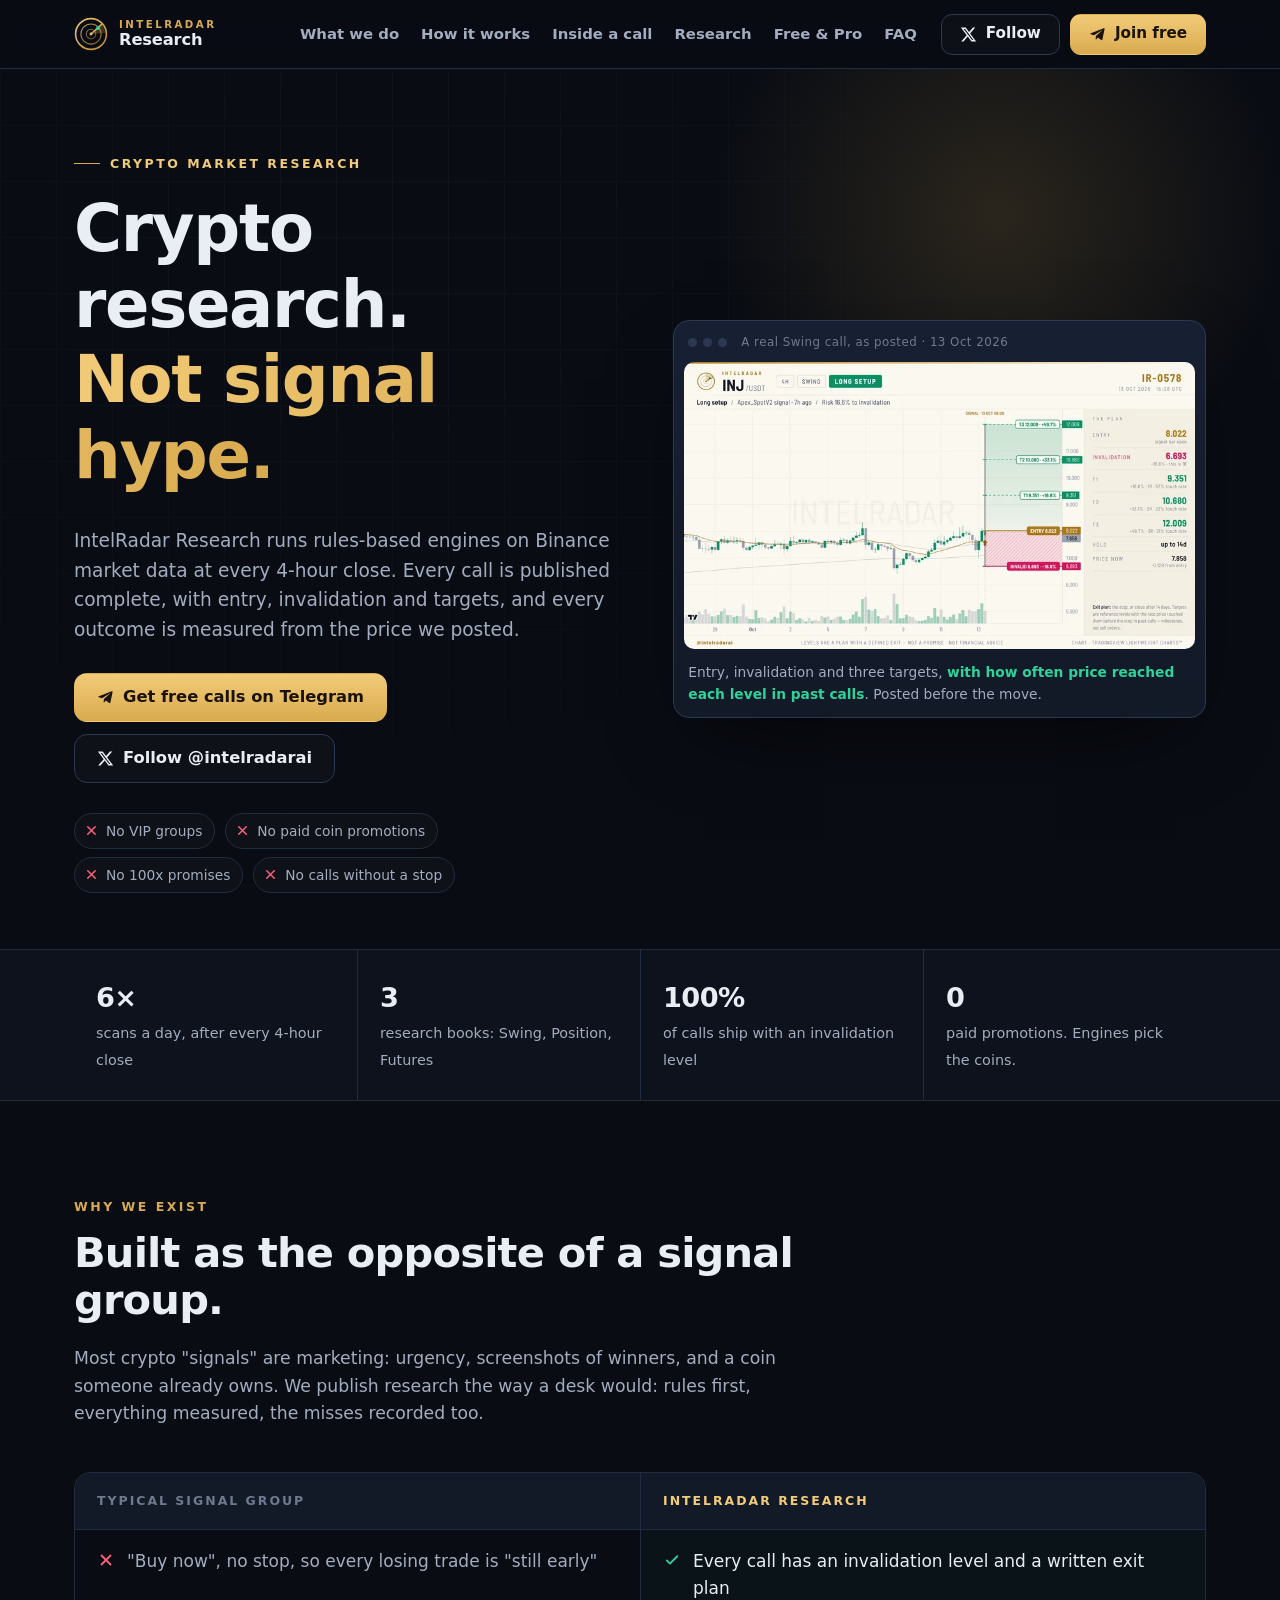
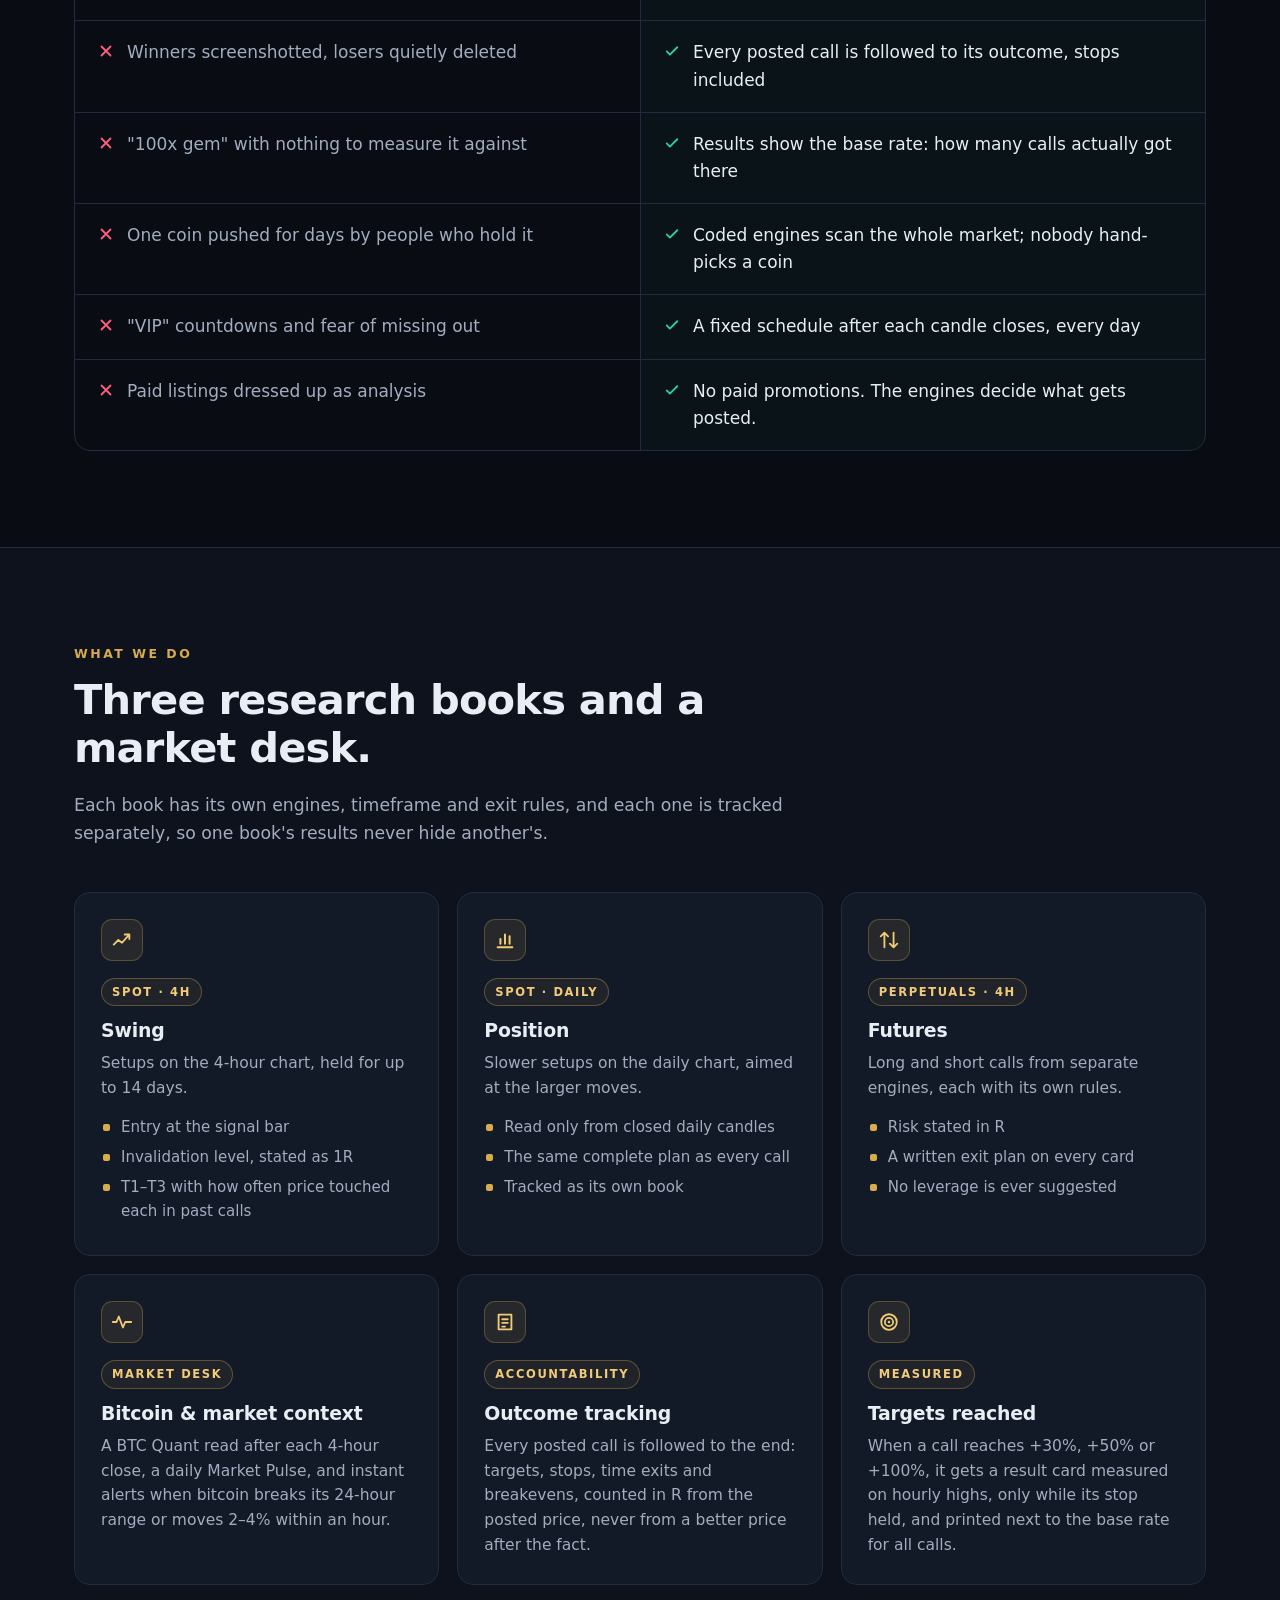
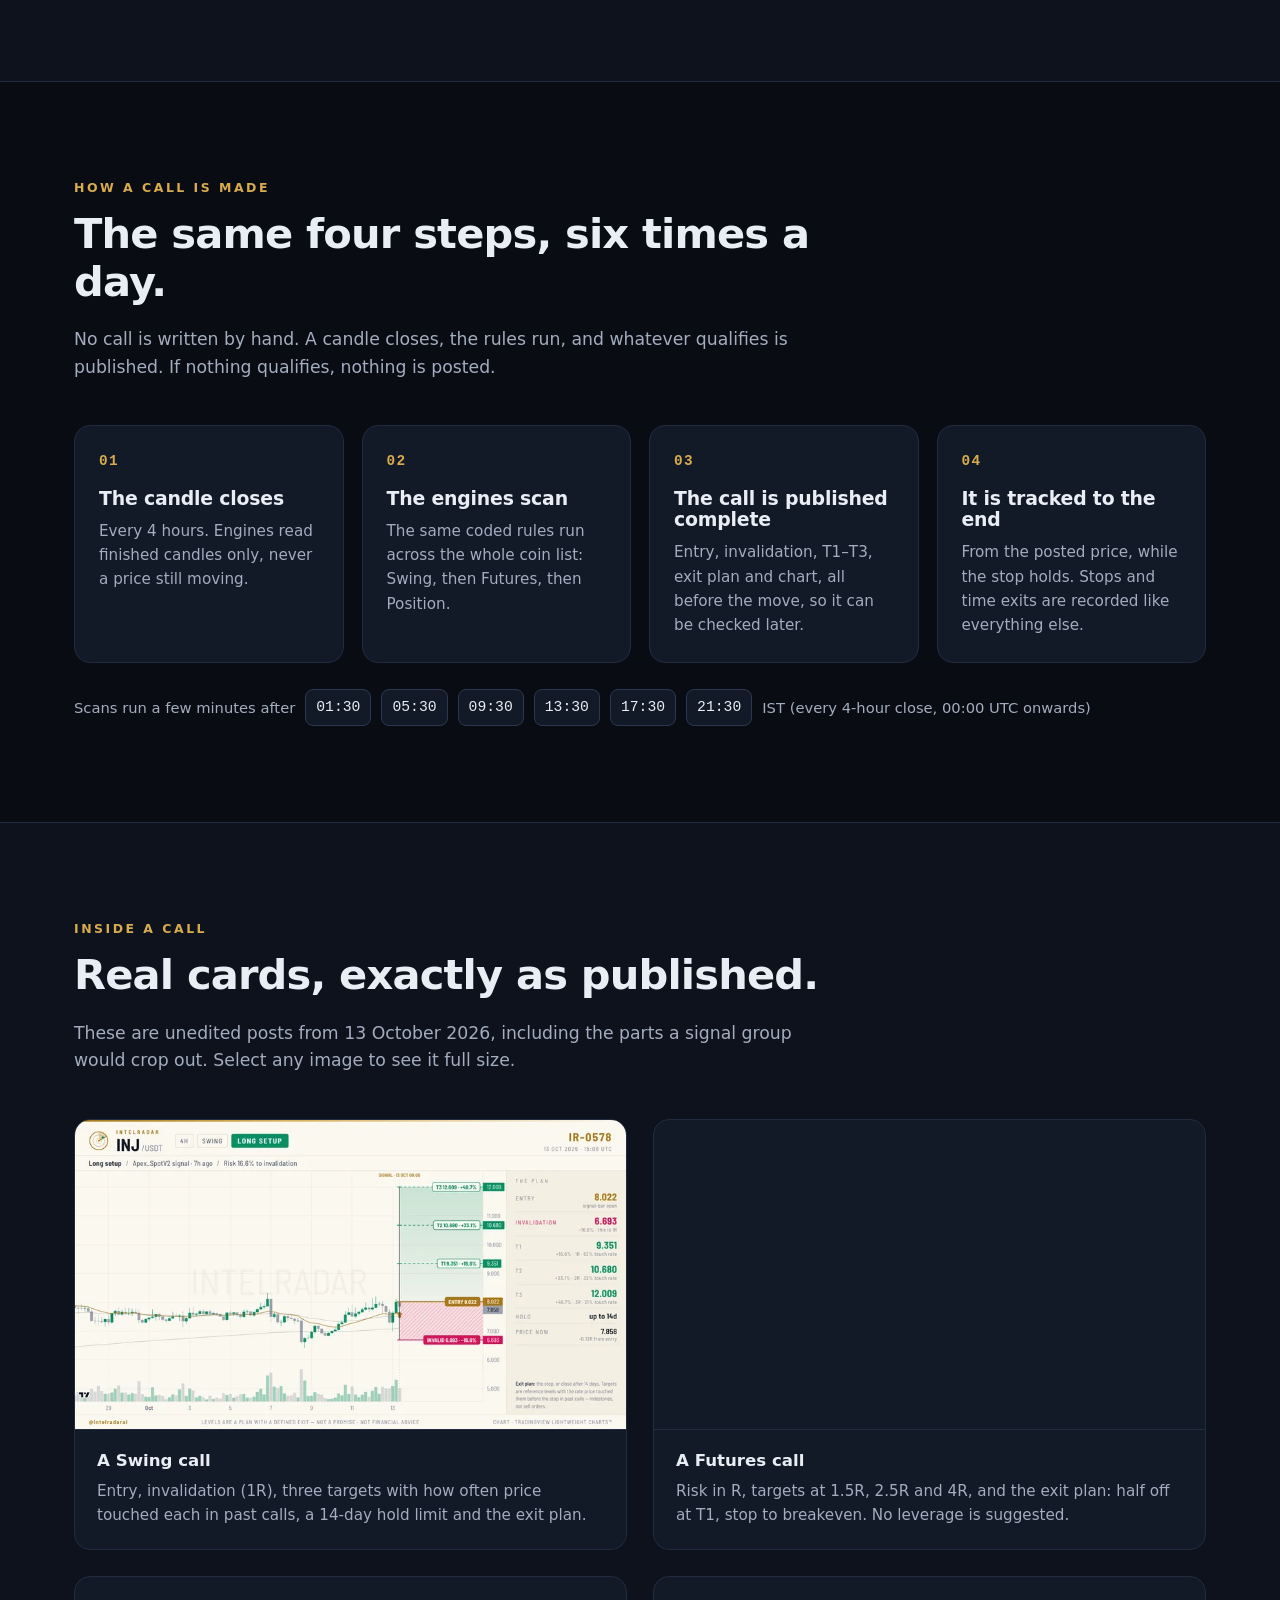
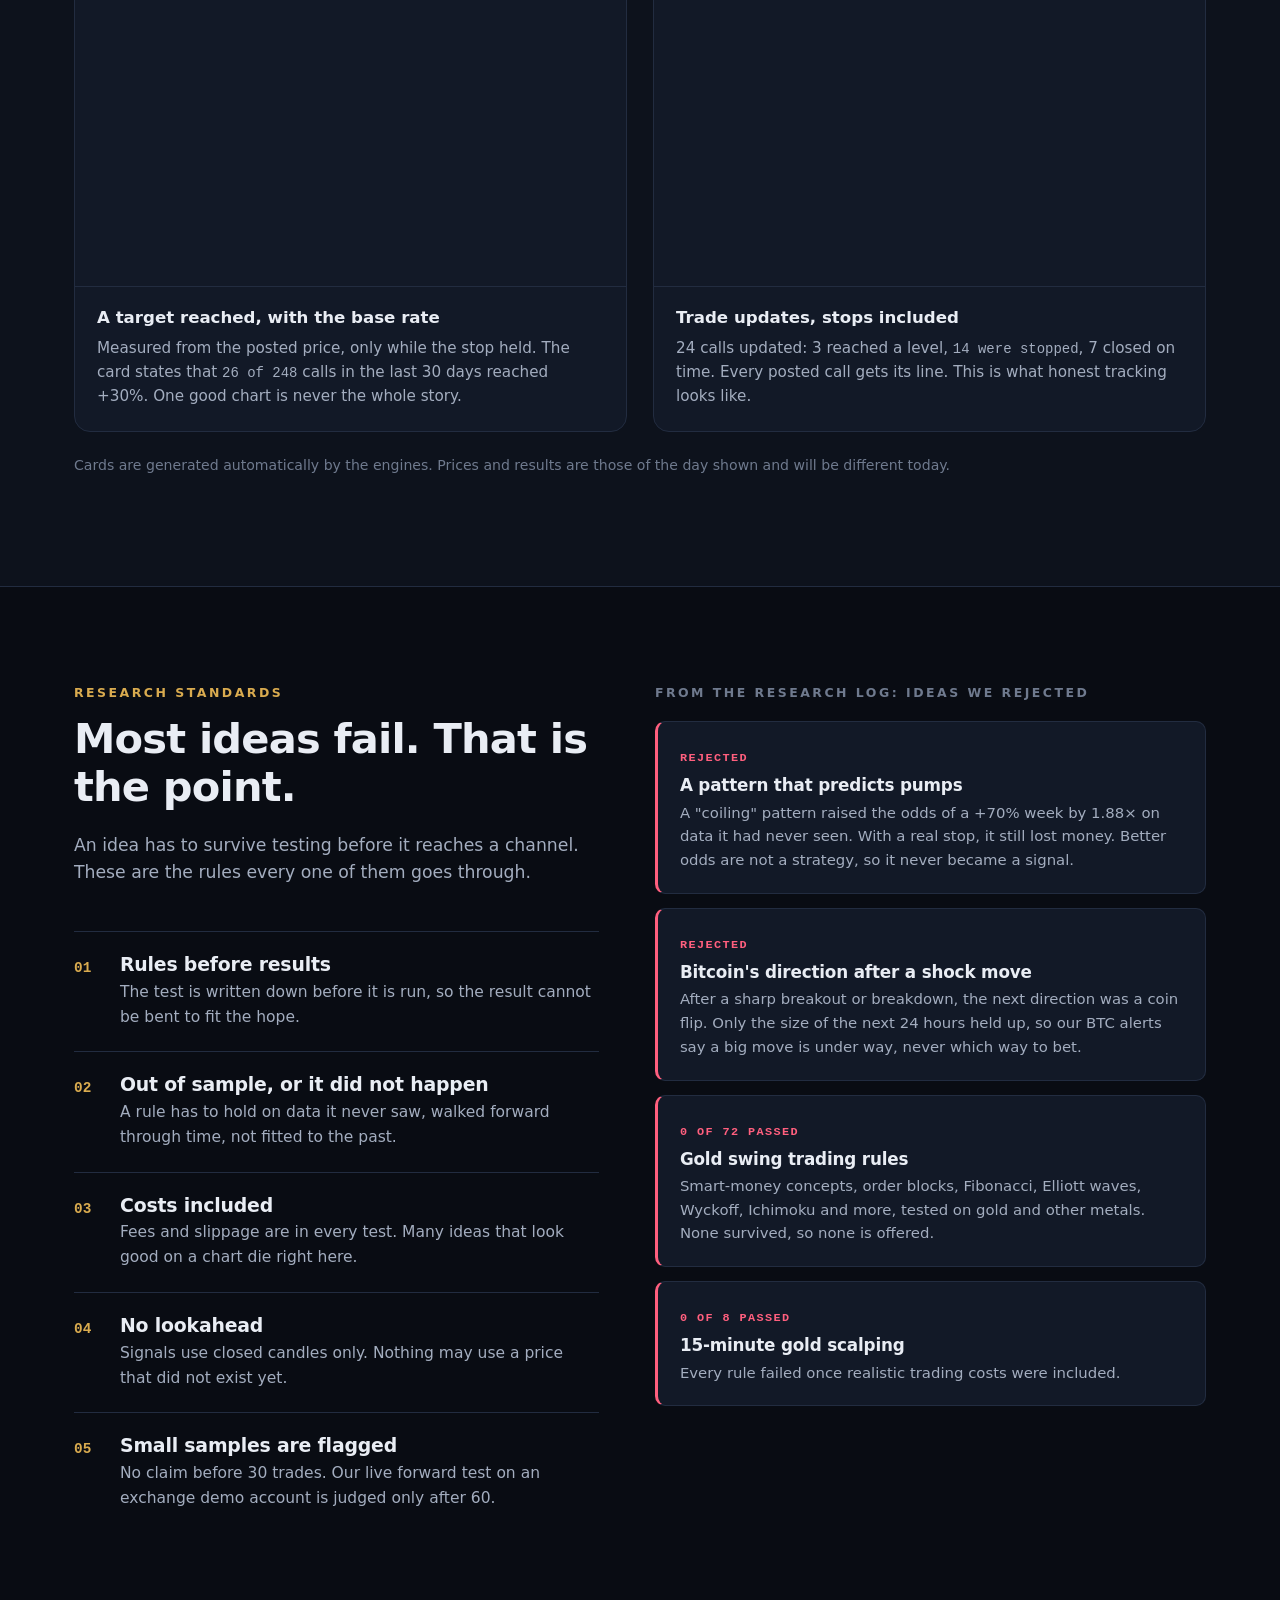
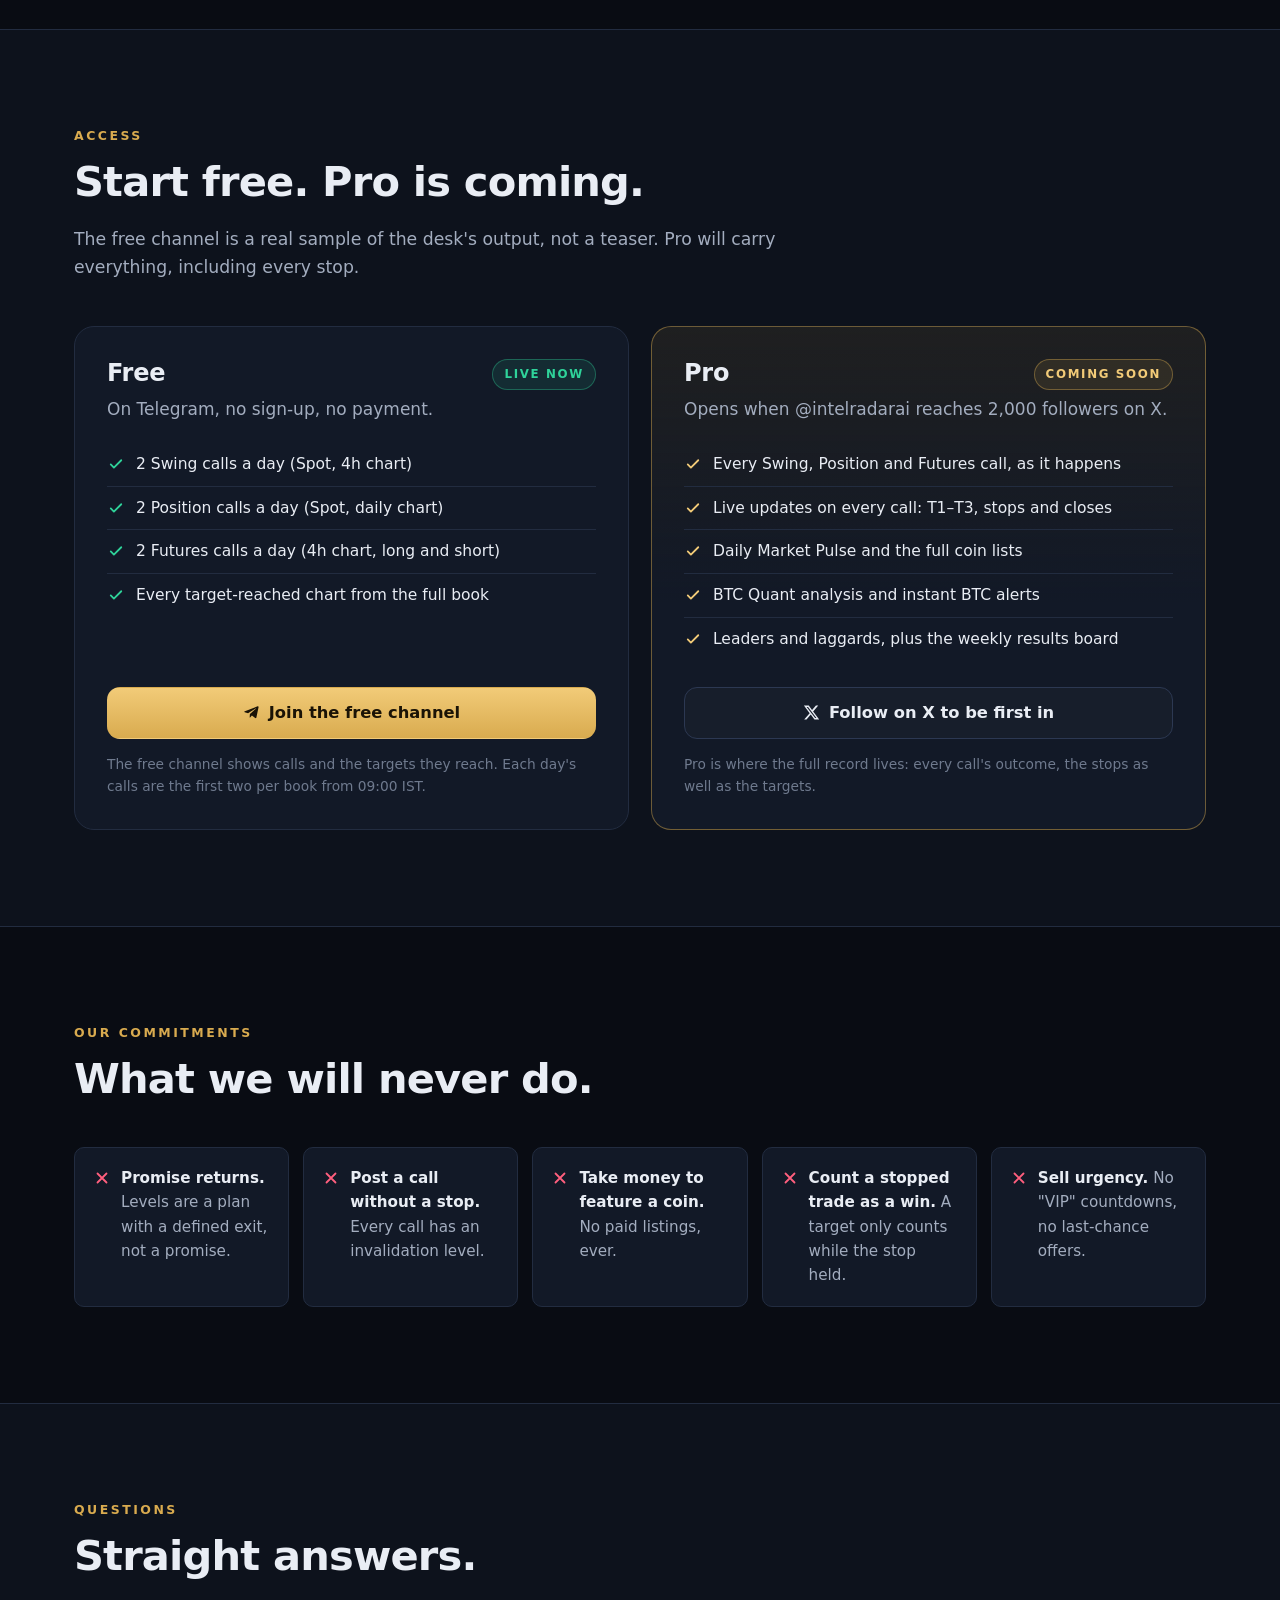
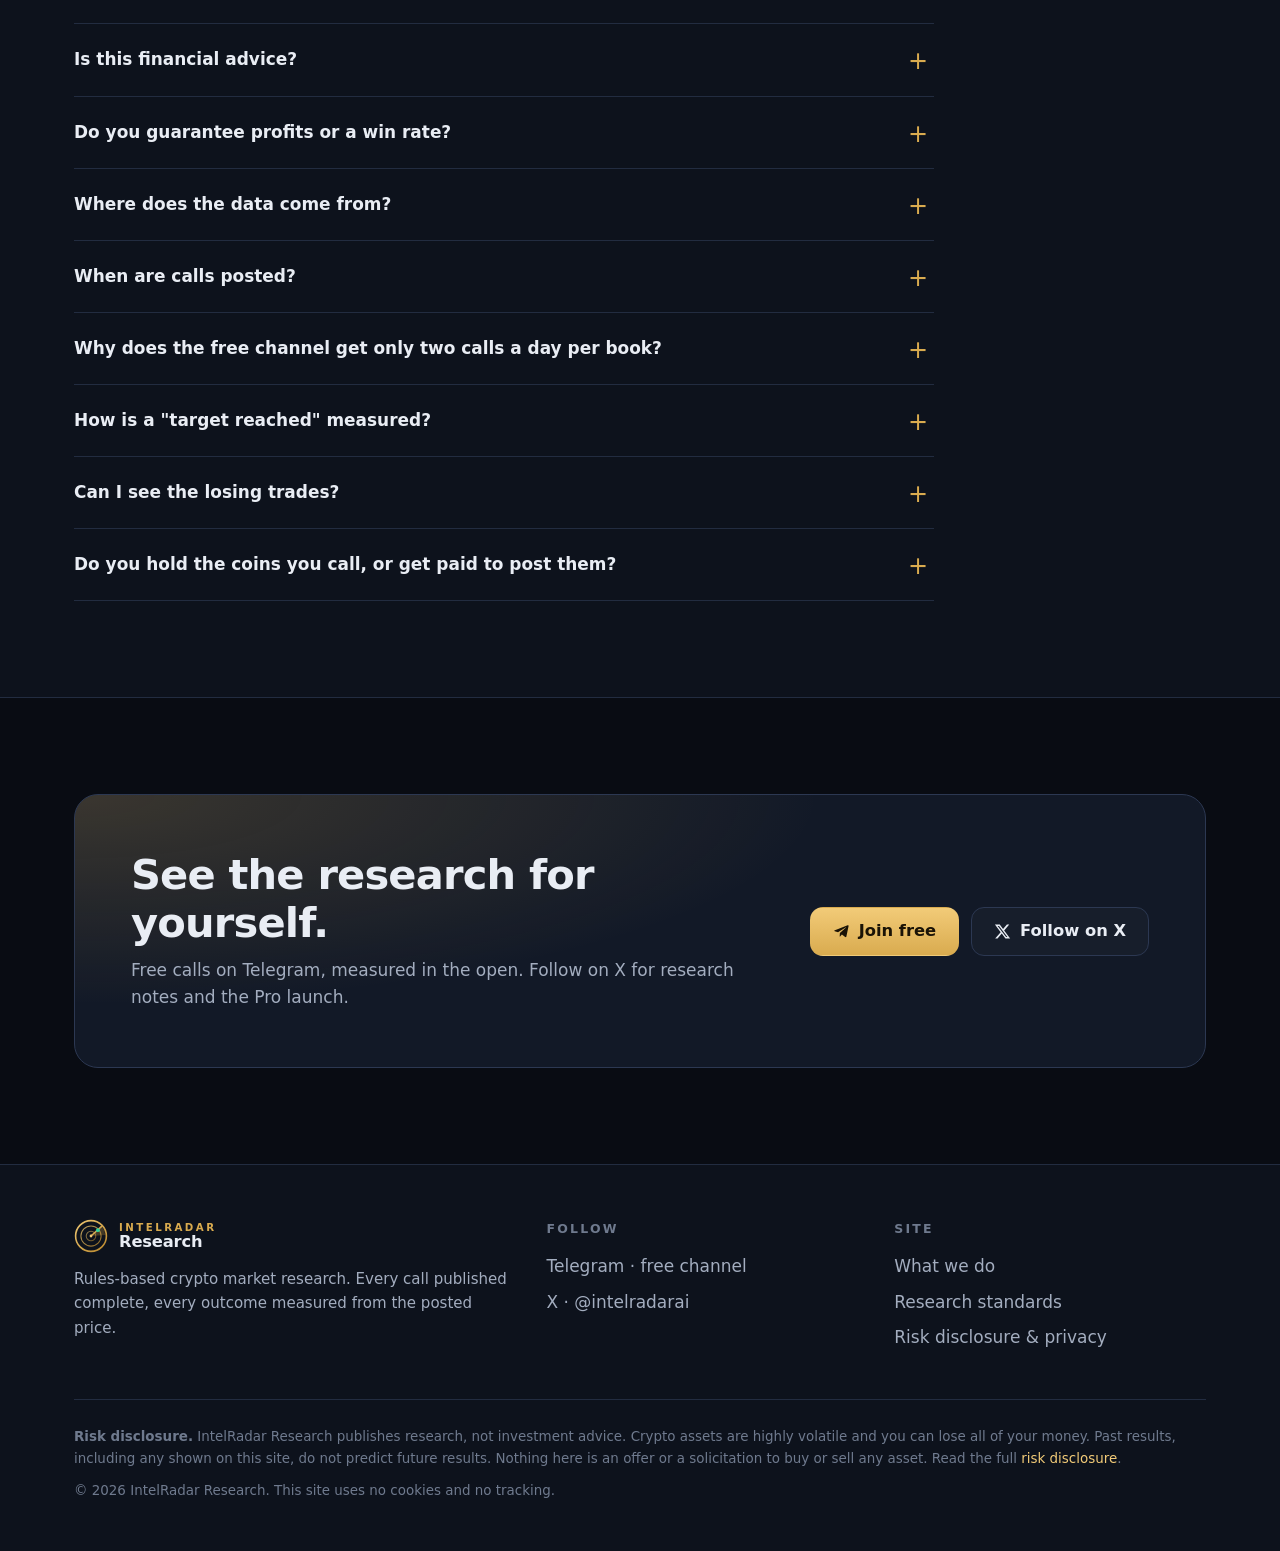
==== index.html @ 94f06ca5 "IntelRadar Research website: research-first landing page, risk disclosure, real product cards Static" ====
<!doctype html>
<html lang="en">
<head>
  <meta charset="utf-8">
  <meta name="viewport" content="width=device-width, initial-scale=1">
  <meta http-equiv="Content-Security-Policy" content="default-src 'self'; img-src 'self' data:; style-src 'self'; script-src 'self'; font-src 'self'; connect-src 'none'; object-src 'none'; base-uri 'self'; form-action 'none'; upgrade-insecure-requests">
  <meta name="referrer" content="strict-origin-when-cross-origin">
  <title>IntelRadar Research · Crypto research, not signal hype</title>
  <meta name="description" content="Rules-based crypto research. Engines scan Binance market data at every 4-hour close; every call ships with entry, invalidation and targets, and every outcome is measured from the posted price. No VIP groups, no paid promotions, no promises.">
  <meta name="theme-color" content="#090c13">
  <link rel="icon" href="favicon.svg" type="image/svg+xml">
  <link rel="stylesheet" href="assets/css/site.css">
  <!-- Social previews (X, Telegram). These need a full URL: change it if the site address changes. -->
  <meta property="og:type" content="website">
  <meta property="og:site_name" content="IntelRadar Research">
  <meta property="og:title" content="IntelRadar Research · Crypto research, not signal hype">
  <meta property="og:description" content="Every call with entry, invalidation and targets, measured from the posted price. Free calls on Telegram. No VIP, no paid promotions, no promises.">
  <meta property="og:image" content="https://cypherbird.github.io/intelradar-research/assets/img/og-card.jpg">
  <meta property="og:image:width" content="1200">
  <meta property="og:image:height" content="630">
  <meta name="twitter:card" content="summary_large_image">
  <meta name="twitter:site" content="@intelradarai">
  <meta name="twitter:image" content="https://cypherbird.github.io/intelradar-research/assets/img/og-card.jpg">
  <script type="application/ld+json">
  {"@context": "https://schema.org", "@type": "Organization", "name": "IntelRadar Research",
   "description": "Rules-based crypto market research.", "sameAs": ["https://x.com/intelradarai", "https://t.me/intelradarai"]}
  </script>
  <script src="assets/js/site.js" defer></script>
</head>
<body>
<svg width="0" height="0" class="sprite" aria-hidden="true" focusable="false">
  <symbol id="i-x" viewBox="0 0 24 24"><path d="M6 6l12 12M18 6L6 18" fill="none" stroke="currentColor" stroke-width="2.4" stroke-linecap="round"/></symbol>
  <symbol id="i-check" viewBox="0 0 24 24"><path d="M5 12.5l4.2 4.2L19 7" fill="none" stroke="currentColor" stroke-width="2.4" stroke-linecap="round" stroke-linejoin="round"/></symbol>
  <symbol id="i-telegram" viewBox="0 0 24 24"><path fill="currentColor" d="M21.94 4.66 18.9 19.01c-.23 1.01-.83 1.26-1.68.79l-4.64-3.42-2.24 2.16c-.25.25-.46.46-.94.46l.33-4.74 8.63-7.8c.38-.33-.08-.52-.58-.19L7.1 13.03l-4.6-1.44c-1-.31-1.02-1 .21-1.48L20.66 3.2c.83-.31 1.56.19 1.28 1.46z"/></symbol>
  <symbol id="i-xlogo" viewBox="0 0 24 24"><path fill="currentColor" d="M18.24 2.25h3.31l-7.23 8.26 8.5 11.24h-6.65l-5.21-6.82-5.97 6.82H1.68l7.73-8.84L1.25 2.25H8.08l4.71 6.23zm-1.16 17.52h1.83L7.08 4.13H5.12z"/></symbol>
  <symbol id="i-arrow" viewBox="0 0 24 24"><path d="M5 12h14M13 6l6 6-6 6" fill="none" stroke="currentColor" stroke-width="2.2" stroke-linecap="round" stroke-linejoin="round"/></symbol>
  <symbol id="i-swing" viewBox="0 0 24 24"><path d="M3 17l5-5 4 3 8-9M15 6h5v5" fill="none" stroke="currentColor" stroke-width="2" stroke-linecap="round" stroke-linejoin="round"/></symbol>
  <symbol id="i-position" viewBox="0 0 24 24"><path d="M4 20h16M7 16v-5M12 16V6M17 16v-8" fill="none" stroke="currentColor" stroke-width="2.2" stroke-linecap="round"/></symbol>
  <symbol id="i-futures" viewBox="0 0 24 24"><path d="M7 20V4M3 8l4-4 4 4M17 4v16M13 16l4 4 4-4" fill="none" stroke="currentColor" stroke-width="2" stroke-linecap="round" stroke-linejoin="round"/></symbol>
  <symbol id="i-pulse" viewBox="0 0 24 24"><path d="M2 12h4l2.5-6 4.5 12 2.5-6H22" fill="none" stroke="currentColor" stroke-width="2" stroke-linecap="round" stroke-linejoin="round"/></symbol>
  <symbol id="i-target" viewBox="0 0 24 24"><g fill="none" stroke="currentColor" stroke-width="2"><circle cx="12" cy="12" r="8.5"/><circle cx="12" cy="12" r="4.5"/></g><circle cx="12" cy="12" r="1.4" fill="currentColor"/></symbol>
  <symbol id="i-ledger" viewBox="0 0 24 24"><path d="M5 4h14v16H5zM9 9h6M9 13h6M9 17h3" fill="none" stroke="currentColor" stroke-width="2" stroke-linejoin="round" stroke-linecap="round"/></symbol>
  <symbol id="i-menu" viewBox="0 0 24 24"><path d="M4 7h16M4 12h16M4 17h16" fill="none" stroke="currentColor" stroke-width="2" stroke-linecap="round"/></symbol>
</svg>

<a class="skip" href="#main">Skip to content</a>

<header class="site-header">
  <nav class="container nav" aria-label="Main">
    <a class="brand" href="#top" aria-label="IntelRadar Research, home">
      <img src="assets/img/logo.svg" alt="" width="34" height="34">
      <span><small>IntelRadar</small>Research</span>
    </a>
    <ul class="nav-links">
      <li><a href="#what">What we do</a></li>
      <li><a href="#how">How it works</a></li>
      <li><a href="#screens">Inside a call</a></li>
      <li><a href="#research">Research</a></li>
      <li><a href="#access">Free &amp; Pro</a></li>
      <li><a href="#faq">FAQ</a></li>
    </ul>
    <div class="nav-cta">
      <a class="btn btn-ghost" href="https://x.com/intelradarai" target="_blank" rel="noopener noreferrer"><svg aria-hidden="true"><use href="#i-xlogo"/></svg>Follow</a>
      <a class="btn btn-primary" href="https://t.me/intelradarai" target="_blank" rel="noopener noreferrer"><svg aria-hidden="true"><use href="#i-telegram"/></svg>Join free</a>
    </div>
    <button class="menu-btn" type="button" aria-label="Open menu" aria-expanded="false"><svg aria-hidden="true"><use href="#i-menu"/></svg></button>
  </nav>
</header>

<main id="main">

  <!-- HERO -->
  <section class="hero" id="top">
    <div class="container hero-grid">
      <div>
        <span class="eyebrow">Crypto market research</span>
        <h1>Crypto research.<br><span class="accent">Not signal hype.</span></h1>
        <p class="lead">IntelRadar Research runs rules-based engines on Binance market data at every 4-hour close. Every call is published complete, with entry, invalidation and targets, and every outcome is measured from the price we posted.</p>
        <div class="hero-actions">
          <a class="btn btn-primary btn-lg" href="https://t.me/intelradarai" target="_blank" rel="noopener noreferrer"><svg aria-hidden="true"><use href="#i-telegram"/></svg>Get free calls on Telegram</a>
          <a class="btn btn-ghost btn-lg" href="https://x.com/intelradarai" target="_blank" rel="noopener noreferrer"><svg aria-hidden="true"><use href="#i-xlogo"/></svg>Follow @intelradarai</a>
        </div>
        <ul class="nots" aria-label="What we are not">
          <li><svg aria-hidden="true"><use href="#i-x"/></svg>No VIP groups</li>
          <li><svg aria-hidden="true"><use href="#i-x"/></svg>No paid coin promotions</li>
          <li><svg aria-hidden="true"><use href="#i-x"/></svg>No 100x promises</li>
          <li><svg aria-hidden="true"><use href="#i-x"/></svg>No calls without a stop</li>
        </ul>
      </div>
      <div class="frame">
        <div class="frame-bar" aria-hidden="true"><i></i><i></i><i></i><span>A real Swing call, as posted · 13 Oct 2026</span></div>
        <img src="assets/img/call-swing-800.webp" srcset="assets/img/call-swing-800.webp 800w, assets/img/call-swing-1600.webp 1600w" sizes="(max-width: 980px) 94vw, 560px" width="1600" height="900" fetchpriority="high" alt="IntelRadar Swing call for INJ/USDT on the 4-hour chart: entry 8.022, invalidation 6.693, targets T1 9.351, T2 10.680 and T3 12.009 with the rate price touched each level in past calls.">
        <p class="frame-tag">Entry, invalidation and three targets, <b>with how often price reached each level in past calls</b>. Posted before the move.</p>
      </div>
    </div>
  </section>

  <!-- FACTS -->
  <section class="facts" aria-label="How the desk runs">
    <div class="container facts-grid">
      <div class="fact"><strong>6×</strong><span>scans a day, after every 4-hour close</span></div>
      <div class="fact"><strong>3</strong><span>research books: Swing, Position, Futures</span></div>
      <div class="fact"><strong>100%</strong><span>of calls ship with an invalidation level</span></div>
      <div class="fact"><strong>0</strong><span>paid promotions. Engines pick the coins.</span></div>
    </div>
  </section>

  <!-- DIFFERENCE -->
  <section class="section" id="different">
    <div class="container">
      <div class="section-head">
        <span class="kicker">Why we exist</span>
        <h2>Built as the opposite of a signal group.</h2>
        <p>Most crypto "signals" are marketing: urgency, screenshots of winners, and a coin someone already owns. We publish research the way a desk would: rules first, everything measured, the misses recorded too.</p>
      </div>
      <div class="compare" role="table" aria-label="Typical signal groups compared with IntelRadar Research">
        <div class="compare-row compare-head" role="row"><div role="columnheader">Typical signal group</div><div role="columnheader">IntelRadar Research</div></div>
        <div class="compare-row" role="row">
          <div class="bad" role="cell"><svg aria-hidden="true"><use href="#i-x"/></svg>"Buy now", no stop, so every losing trade is "still early"</div>
          <div class="good" role="cell"><svg aria-hidden="true"><use href="#i-check"/></svg>Every call has an invalidation level and a written exit plan</div>
        </div>
        <div class="compare-row" role="row">
          <div class="bad" role="cell"><svg aria-hidden="true"><use href="#i-x"/></svg>Winners screenshotted, losers quietly deleted</div>
          <div class="good" role="cell"><svg aria-hidden="true"><use href="#i-check"/></svg>Every posted call is followed to its outcome, stops included</div>
        </div>
        <div class="compare-row" role="row">
          <div class="bad" role="cell"><svg aria-hidden="true"><use href="#i-x"/></svg>"100x gem" with nothing to measure it against</div>
          <div class="good" role="cell"><svg aria-hidden="true"><use href="#i-check"/></svg>Results show the base rate: how many calls actually got there</div>
        </div>
        <div class="compare-row" role="row">
          <div class="bad" role="cell"><svg aria-hidden="true"><use href="#i-x"/></svg>One coin pushed for days by people who hold it</div>
          <div class="good" role="cell"><svg aria-hidden="true"><use href="#i-check"/></svg>Coded engines scan the whole market; nobody hand-picks a coin</div>
        </div>
        <div class="compare-row" role="row">
          <div class="bad" role="cell"><svg aria-hidden="true"><use href="#i-x"/></svg>"VIP" countdowns and fear of missing out</div>
          <div class="good" role="cell"><svg aria-hidden="true"><use href="#i-check"/></svg>A fixed schedule after each candle closes, every day</div>
        </div>
        <div class="compare-row" role="row">
          <div class="bad" role="cell"><svg aria-hidden="true"><use href="#i-x"/></svg>Paid listings dressed up as analysis</div>
          <div class="good" role="cell"><svg aria-hidden="true"><use href="#i-check"/></svg>No paid promotions. The engines decide what gets posted.</div>
        </div>
      </div>
    </div>
  </section>

  <!-- WHAT WE DO -->
  <section class="section alt" id="what">
    <div class="container">
      <div class="section-head">
        <span class="kicker">What we do</span>
        <h2>Three research books and a market desk.</h2>
        <p>Each book has its own engines, timeframe and exit rules, and each one is tracked separately, so one book's results never hide another's.</p>
      </div>
      <div class="grid-3">
        <article class="card">
          <div class="icon"><svg aria-hidden="true"><use href="#i-swing"/></svg></div>
          <span class="tag">Spot · 4h</span>
          <h3>Swing</h3>
          <p>Setups on the 4-hour chart, held for up to 14 days.</p>
          <ul><li>Entry at the signal bar</li><li>Invalidation level, stated as 1R</li><li>T1–T3 with how often price touched each in past calls</li></ul>
        </article>
        <article class="card">
          <div class="icon"><svg aria-hidden="true"><use href="#i-position"/></svg></div>
          <span class="tag">Spot · daily</span>
          <h3>Position</h3>
          <p>Slower setups on the daily chart, aimed at the larger moves.</p>
          <ul><li>Read only from closed daily candles</li><li>The same complete plan as every call</li><li>Tracked as its own book</li></ul>
        </article>
        <article class="card">
          <div class="icon"><svg aria-hidden="true"><use href="#i-futures"/></svg></div>
          <span class="tag">Perpetuals · 4h</span>
          <h3>Futures</h3>
          <p>Long and short calls from separate engines, each with its own rules.</p>
          <ul><li>Risk stated in R</li><li>A written exit plan on every card</li><li>No leverage is ever suggested</li></ul>
        </article>
        <article class="card">
          <div class="icon"><svg aria-hidden="true"><use href="#i-pulse"/></svg></div>
          <span class="tag">Market desk</span>
          <h3>Bitcoin &amp; market context</h3>
          <p>A BTC Quant read after each 4-hour close, a daily Market Pulse, and instant alerts when bitcoin breaks its 24-hour range or moves 2–4% within an hour.</p>
        </article>
        <article class="card">
          <div class="icon"><svg aria-hidden="true"><use href="#i-ledger"/></svg></div>
          <span class="tag">Accountability</span>
          <h3>Outcome tracking</h3>
          <p>Every posted call is followed to the end: targets, stops, time exits and breakevens, counted in R from the posted price, never from a better price after the fact.</p>
        </article>
        <article class="card">
          <div class="icon"><svg aria-hidden="true"><use href="#i-target"/></svg></div>
          <span class="tag">Measured</span>
          <h3>Targets reached</h3>
          <p>When a call reaches +30%, +50% or +100%, it gets a result card measured on hourly highs, only while its stop held, and printed next to the base rate for all calls.</p>
        </article>
      </div>
    </div>
  </section>

  <!-- HOW IT WORKS -->
  <section class="section" id="how">
    <div class="container">
      <div class="section-head">
        <span class="kicker">How a call is made</span>
        <h2>The same four steps, six times a day.</h2>
        <p>No call is written by hand. A candle closes, the rules run, and whatever qualifies is published. If nothing qualifies, nothing is posted.</p>
      </div>
      <div class="steps">
        <div class="step"><h3>The candle closes</h3><p>Every 4 hours. Engines read finished candles only, never a price still moving.</p></div>
        <div class="step"><h3>The engines scan</h3><p>The same coded rules run across the whole coin list: Swing, then Futures, then Position.</p></div>
        <div class="step"><h3>The call is published complete</h3><p>Entry, invalidation, T1–T3, exit plan and chart, all before the move, so it can be checked later.</p></div>
        <div class="step"><h3>It is tracked to the end</h3><p>From the posted price, while the stop holds. Stops and time exits are recorded like everything else.</p></div>
      </div>
      <div class="schedule" aria-label="Scan times, India Standard Time">
        <span>Scans run a few minutes after</span>
        <span class="slot">01:30</span><span class="slot">05:30</span><span class="slot">09:30</span><span class="slot">13:30</span><span class="slot">17:30</span><span class="slot">21:30</span>
        <span>IST (every 4-hour close, 00:00 UTC onwards)</span>
      </div>
    </div>
  </section>

  <!-- SCREENSHOTS -->
  <section class="section alt" id="screens">
    <div class="container">
      <div class="section-head">
        <span class="kicker">Inside a call</span>
        <h2>Real cards, exactly as published.</h2>
        <p>These are unedited posts from 13 October 2026, including the parts a signal group would crop out. Select any image to see it full size.</p>
      </div>
      <div class="gallery">
        <figure class="shot">
          <button type="button" data-full="assets/img/call-swing-1600.webp" data-caption="Swing call: INJ/USDT, 4-hour chart, 13 Oct 2026.">
            <img src="assets/img/call-swing-800.webp" srcset="assets/img/call-swing-800.webp 800w, assets/img/call-swing-1600.webp 1600w" sizes="(max-width: 820px) 94vw, 560px" width="1600" height="900" loading="lazy" decoding="async" alt="Swing call card for INJ/USDT with entry, invalidation, three targets, touch rates, hold limit and exit plan.">
          </button>
          <figcaption><strong>A Swing call</strong>Entry, invalidation (1R), three targets with how often price touched each in past calls, a 14-day hold limit and the exit plan.</figcaption>
        </figure>
        <figure class="shot">
          <button type="button" data-full="assets/img/call-futures-1600.webp" data-caption="Futures call: TRAC/USDT perpetual, 4-hour chart, 13 Oct 2026.">
            <img src="assets/img/call-futures-800.webp" srcset="assets/img/call-futures-800.webp 800w, assets/img/call-futures-1600.webp 1600w" sizes="(max-width: 820px) 94vw, 560px" width="1600" height="900" loading="lazy" decoding="async" alt="Futures long call card for TRAC/USDT with entry, invalidation, targets in R and exit plan.">
          </button>
          <figcaption><strong>A Futures call</strong>Risk in R, targets at 1.5R, 2.5R and 4R, and the exit plan: half off at T1, stop to breakeven. No leverage is suggested.</figcaption>
        </figure>
        <figure class="shot">
          <button type="button" data-full="assets/img/target-reached-1600.webp" data-caption="Target reached: Q/USDT, +30% in 31 hours. 26 of 248 calls in 30 days reached +30%.">
            <img src="assets/img/target-reached-800.webp" srcset="assets/img/target-reached-800.webp 800w, assets/img/target-reached-1600.webp 1600w" sizes="(max-width: 820px) 94vw, 560px" width="1600" height="900" loading="lazy" decoding="async" alt="Target reached card for Q/USDT: +30% reached 31 hours after the call, with the note that 26 of 248 calls in 30 days reached +30%.">
          </button>
          <figcaption><strong>A target reached, with the base rate</strong>Measured from the posted price, only while the stop held. The card states that <span class="mono">26 of 248</span> calls in the last 30 days reached +30%. One good chart is never the whole story.</figcaption>
        </figure>
        <figure class="shot">
          <button type="button" data-full="assets/img/trade-updates-1600.webp" data-caption="Trade updates: every posted call gets its line, stops included. 13 Oct 2026.">
            <img src="assets/img/trade-updates-800.webp" srcset="assets/img/trade-updates-800.webp 800w, assets/img/trade-updates-1600.webp 1600w" sizes="(max-width: 820px) 94vw, 560px" width="1600" height="900" loading="lazy" decoding="async" alt="Trade updates table: 24 calls updated, 3 reached a level, 14 stopped, 7 closed on time or breakeven, each with its result in R.">
          </button>
          <figcaption><strong>Trade updates, stops included</strong>24 calls updated: 3 reached a level, <span class="mono">14 were stopped</span>, 7 closed on time. Every posted call gets its line. This is what honest tracking looks like.</figcaption>
        </figure>
      </div>
      <p class="shot-note">Cards are generated automatically by the engines. Prices and results are those of the day shown and will be different today.</p>
    </div>
  </section>

  <!-- RESEARCH -->
  <section class="section" id="research">
    <div class="container research-grid">
      <div>
        <div class="section-head">
          <span class="kicker">Research standards</span>
          <h2>Most ideas fail. That is the point.</h2>
          <p>An idea has to survive testing before it reaches a channel. These are the rules every one of them goes through.</p>
        </div>
        <div class="principle"><span class="num">01</span><div><h3>Rules before results</h3><p>The test is written down before it is run, so the result cannot be bent to fit the hope.</p></div></div>
        <div class="principle"><span class="num">02</span><div><h3>Out of sample, or it did not happen</h3><p>A rule has to hold on data it never saw, walked forward through time, not fitted to the past.</p></div></div>
        <div class="principle"><span class="num">03</span><div><h3>Costs included</h3><p>Fees and slippage are in every test. Many ideas that look good on a chart die right here.</p></div></div>
        <div class="principle"><span class="num">04</span><div><h3>No lookahead</h3><p>Signals use closed candles only. Nothing may use a price that did not exist yet.</p></div></div>
        <div class="principle"><span class="num">05</span><div><h3>Small samples are flagged</h3><p>No claim before 30 trades. Our live forward test on an exchange demo account is judged only after 60.</p></div></div>
      </div>
      <div class="rejected" aria-label="Examples of research we rejected">
        <p class="rejected-head">From the research log: ideas we rejected</p>
        <article class="reject"><span class="verdict">REJECTED</span><h3>A pattern that predicts pumps</h3><p>A "coiling" pattern raised the odds of a +70% week by 1.88× on data it had never seen. With a real stop, it still lost money. Better odds are not a strategy, so it never became a signal.</p></article>
        <article class="reject"><span class="verdict">REJECTED</span><h3>Bitcoin's direction after a shock move</h3><p>After a sharp breakout or breakdown, the next direction was a coin flip. Only the size of the next 24 hours held up, so our BTC alerts say a big move is under way, never which way to bet.</p></article>
        <article class="reject"><span class="verdict">0 OF 72 PASSED</span><h3>Gold swing trading rules</h3><p>Smart-money concepts, order blocks, Fibonacci, Elliott waves, Wyckoff, Ichimoku and more, tested on gold and other metals. None survived, so none is offered.</p></article>
        <article class="reject"><span class="verdict">0 OF 8 PASSED</span><h3>15-minute gold scalping</h3><p>Every rule failed once realistic trading costs were included.</p></article>
      </div>
    </div>
  </section>

  <!-- ACCESS -->
  <section class="section alt" id="access">
    <div class="container">
      <div class="section-head">
        <span class="kicker">Access</span>
        <h2>Start free. Pro is coming.</h2>
        <p>The free channel is a real sample of the desk's output, not a teaser. Pro will carry everything, including every stop.</p>
      </div>
      <div class="tiers">
        <article class="tier">
          <div class="tier-top"><h3>Free</h3><span class="status live">Live now</span></div>
          <p class="price">On Telegram, no sign-up, no payment.</p>
          <ul>
            <li><svg aria-hidden="true"><use href="#i-check"/></svg>2 Swing calls a day (Spot, 4h chart)</li>
            <li><svg aria-hidden="true"><use href="#i-check"/></svg>2 Position calls a day (Spot, daily chart)</li>
            <li><svg aria-hidden="true"><use href="#i-check"/></svg>2 Futures calls a day (4h chart, long and short)</li>
            <li><svg aria-hidden="true"><use href="#i-check"/></svg>Every target-reached chart from the full book</li>
          </ul>
          <a class="btn btn-primary btn-lg" href="https://t.me/intelradarai" target="_blank" rel="noopener noreferrer"><svg aria-hidden="true"><use href="#i-telegram"/></svg>Join the free channel</a>
          <p class="fine">The free channel shows calls and the targets they reach. Each day's calls are the first two per book from 09:00 IST.</p>
        </article>
        <article class="tier pro">
          <div class="tier-top"><h3>Pro</h3><span class="status soon">Coming soon</span></div>
          <p class="price">Opens when @intelradarai reaches 2,000 followers on X.</p>
          <ul>
            <li><svg aria-hidden="true"><use href="#i-check"/></svg>Every Swing, Position and Futures call, as it happens</li>
            <li><svg aria-hidden="true"><use href="#i-check"/></svg>Live updates on every call: T1–T3, stops and closes</li>
            <li><svg aria-hidden="true"><use href="#i-check"/></svg>Daily Market Pulse and the full coin lists</li>
            <li><svg aria-hidden="true"><use href="#i-check"/></svg>BTC Quant analysis and instant BTC alerts</li>
            <li><svg aria-hidden="true"><use href="#i-check"/></svg>Leaders and laggards, plus the weekly results board</li>
          </ul>
          <a class="btn btn-ghost btn-lg" href="https://x.com/intelradarai" target="_blank" rel="noopener noreferrer"><svg aria-hidden="true"><use href="#i-xlogo"/></svg>Follow on X to be first in</a>
          <p class="fine">Pro is where the full record lives: every call's outcome, the stops as well as the targets.</p>
        </article>
      </div>
    </div>
  </section>

  <!-- NEVER -->
  <section class="section" id="never">
    <div class="container">
      <div class="section-head">
        <span class="kicker">Our commitments</span>
        <h2>What we will never do.</h2>
      </div>
      <ul class="never">
        <li><svg aria-hidden="true"><use href="#i-x"/></svg><span><b>Promise returns.</b> Levels are a plan with a defined exit, not a promise.</span></li>
        <li><svg aria-hidden="true"><use href="#i-x"/></svg><span><b>Post a call without a stop.</b> Every call has an invalidation level.</span></li>
        <li><svg aria-hidden="true"><use href="#i-x"/></svg><span><b>Take money to feature a coin.</b> No paid listings, ever.</span></li>
        <li><svg aria-hidden="true"><use href="#i-x"/></svg><span><b>Count a stopped trade as a win.</b> A target only counts while the stop held.</span></li>
        <li><svg aria-hidden="true"><use href="#i-x"/></svg><span><b>Sell urgency.</b> No "VIP" countdowns, no last-chance offers.</span></li>
      </ul>
    </div>
  </section>

  <!-- FAQ -->
  <section class="section alt" id="faq">
    <div class="container">
      <div class="section-head"><span class="kicker">Questions</span><h2>Straight answers.</h2></div>
      <div class="faq">
        <details><summary>Is this financial advice?</summary><p>No. IntelRadar Research publishes research: what rules-based engines found, with the levels they use. You decide what to do with it. Crypto is volatile and you can lose all of the money you put in. Never trade money you cannot afford to lose.</p></details>
        <details><summary>Do you guarantee profits or a win rate?</summary><p>No, and anyone who does is not being straight with you. Many calls are stopped out. The trade-updates card above is a real one: 14 of the 24 calls it updated were stopped. We print base rates instead of promises.</p></details>
        <details><summary>Where does the data come from?</summary><p>Binance spot and USD-M futures market data. Signals are computed only from closed candles.</p></details>
        <details><summary>When are calls posted?</summary><p>A few minutes after each 4-hour candle closes: about 01:30, 05:30, 09:30, 13:30, 17:30 and 21:30 IST. If nothing qualifies, nothing is posted. A quiet market means a quiet channel.</p></details>
        <details><summary>Why does the free channel get only two calls a day per book?</summary><p>Free is a sample of the real output: the first two Swing, Position and Futures calls each day from 09:00 IST, plus every target-reached chart from the full book. Pro, when it opens, carries every call and every update.</p></details>
        <details><summary>How is a "target reached" measured?</summary><p>From the price we posted, on hourly highs, and only while the call's stop had not been hit. Each card also prints how many calls in the last 30 days reached the same level, so you can see how common it is.</p></details>
        <details><summary>Can I see the losing trades?</summary><p>Yes. Every posted call is tracked to its outcome, and the trade-updates cards list the stops next to the targets. In the free channel you see calls and targets reached; the full record, stops included, is in Pro.</p></details>
        <details><summary>Do you hold the coins you call, or get paid to post them?</summary><p>Calls come from the engines' scans of the whole market, not from anyone's bag, and we never take payment to feature a coin.</p></details>
      </div>
    </div>
  </section>

  <!-- CTA -->
  <section class="section">
    <div class="container">
      <div class="cta-band">
        <div>
          <h2>See the research for yourself.</h2>
          <p>Free calls on Telegram, measured in the open. Follow on X for research notes and the Pro launch.</p>
        </div>
        <div class="actions">
          <a class="btn btn-primary btn-lg" href="https://t.me/intelradarai" target="_blank" rel="noopener noreferrer"><svg aria-hidden="true"><use href="#i-telegram"/></svg>Join free</a>
          <a class="btn btn-ghost btn-lg" href="https://x.com/intelradarai" target="_blank" rel="noopener noreferrer"><svg aria-hidden="true"><use href="#i-xlogo"/></svg>Follow on X</a>
        </div>
      </div>
    </div>
  </section>

</main>

<footer class="site-footer">
  <div class="container">
    <div class="footer-grid">
      <div>
        <a class="brand" href="#top"><img src="assets/img/logo.svg" alt="" width="34" height="34"><span><small>IntelRadar</small>Research</span></a>
        <p class="about">Rules-based crypto market research. Every call published complete, every outcome measured from the posted price.</p>
      </div>
      <div>
        <h4>Follow</h4>
        <ul>
          <li><a href="https://t.me/intelradarai" target="_blank" rel="noopener noreferrer">Telegram · free channel</a></li>
          <li><a href="https://x.com/intelradarai" target="_blank" rel="noopener noreferrer">X · @intelradarai</a></li>
        </ul>
      </div>
      <div>
        <h4>Site</h4>
        <ul>
          <li><a href="#what">What we do</a></li>
          <li><a href="#research">Research standards</a></li>
          <li><a href="legal.html">Risk disclosure &amp; privacy</a></li>
        </ul>
      </div>
    </div>
    <div class="disclaimer">
      <p><strong>Risk disclosure.</strong> IntelRadar Research publishes research, not investment advice. Crypto assets are highly volatile and you can lose all of your money. Past results, including any shown on this site, do not predict future results. Nothing here is an offer or a solicitation to buy or sell any asset. Read the full <a href="legal.html">risk disclosure</a>.</p>
      <p>© <span id="year">2026</span> IntelRadar Research. This site uses no cookies and no tracking.</p>
    </div>
  </div>
</footer>

<dialog class="lightbox" id="lightbox" aria-label="Screenshot, full size">
  <button class="close" type="button" aria-label="Close">×</button>
  <img src="data:," alt="">
  <p></p>
</dialog>
</body>
</html>
---- assets/css/site.css ----
/* IntelRadar Research — site styles. No external fonts, no frameworks, no trackers. */

:root {
  --bg: #090c13;
  --bg-2: #0d121c;
  --surface: #121927;
  --surface-2: #172033;
  --line: #222c40;
  --line-2: #2c3852;
  --text: #e9edf4;
  --muted: #a3adbf;
  --faint: #6f7a8e;
  --gold: #d9ab4f;
  --gold-2: #f2cb78;
  --gold-ink: #1a1306;
  --green: #2fd39a;
  --red: #ff5f7e;
  --blue: #6ea8ff;
  --radius: 16px;
  --radius-sm: 10px;
  --maxw: 1180px;
  --shadow: 0 30px 80px -30px rgba(0, 0, 0, .75);
  --font: ui-sans-serif, system-ui, -apple-system, "Segoe UI", Roboto, "Helvetica Neue", Arial, sans-serif;
  --mono: ui-monospace, "SFMono-Regular", "Cascadia Mono", Consolas, "Liberation Mono", monospace;
  color-scheme: dark;
}

*, *::before, *::after { box-sizing: border-box; }
html { scroll-behavior: smooth; -webkit-text-size-adjust: 100%; }
@media (prefers-reduced-motion: reduce) { html { scroll-behavior: auto; } *, *::before, *::after { transition: none !important; animation: none !important; } }

body {
  margin: 0;
  font-family: var(--font);
  font-size: 17px;
  line-height: 1.6;
  color: var(--text);
  background: var(--bg);
  overflow-x: hidden;
}
img { max-width: 100%; height: auto; display: block; }
a { color: var(--gold-2); text-decoration: none; }
a:hover { text-decoration: underline; text-underline-offset: 3px; }
:focus-visible { outline: 2px solid var(--gold-2); outline-offset: 3px; border-radius: 6px; }
h1, h2, h3 { line-height: 1.15; letter-spacing: -.02em; margin: 0 0 .5em; }
h1 { font-size: clamp(2.3rem, 5.4vw, 4.1rem); font-weight: 800; }
h2 { font-size: clamp(1.8rem, 3.4vw, 2.6rem); font-weight: 750; }
h3 { font-size: 1.18rem; font-weight: 700; letter-spacing: -.01em; }
p { margin: 0 0 1em; }
.mono { font-family: var(--mono); font-size: .92em; }
.sprite { position: absolute; width: 0; height: 0; overflow: hidden; }
.skip { position: absolute; left: -999px; top: 8px; background: var(--gold); color: var(--gold-ink); padding: 8px 14px; border-radius: 8px; z-index: 100; }
.skip:focus { left: 16px; }

.container { width: 100%; max-width: var(--maxw); margin: 0 auto; padding: 0 24px; }
@media (max-width: 640px) { .container { padding: 0 16px; } body { font-size: 16px; } }

/* ── header ─────────────────────────────────────────────────────────────── */
.site-header {
  position: sticky; top: 0; z-index: 50;
  background: rgba(9, 12, 19, .82);
  backdrop-filter: saturate(140%) blur(14px);
  -webkit-backdrop-filter: saturate(140%) blur(14px);
  border-bottom: 1px solid var(--line);
}
.nav { display: flex; align-items: center; gap: 24px; height: 68px; }
.brand { display: flex; align-items: center; gap: 11px; color: var(--text); font-weight: 750; letter-spacing: -.01em; }
.brand:hover { text-decoration: none; }
.brand img { width: 34px; height: 34px; }
.brand small { display: block; font-size: .64rem; font-weight: 650; letter-spacing: .24em; color: var(--gold); text-transform: uppercase; line-height: 1.2; }
.brand span { line-height: 1.15; font-size: 1.02rem; }
.nav-links { display: flex; gap: 22px; margin-left: auto; list-style: none; padding: 0; margin-top: 0; margin-bottom: 0; }
.nav-links a { color: var(--muted); font-size: .93rem; font-weight: 550; }
.nav-links a:hover { color: var(--text); text-decoration: none; }
.nav-cta { display: flex; gap: 10px; }
.menu-btn { display: none; margin-left: auto; background: none; border: 1px solid var(--line-2); color: var(--text); border-radius: 10px; width: 44px; height: 40px; cursor: pointer; }
.menu-btn svg { width: 20px; height: 20px; }
@media (max-width: 980px) {
  .nav-links, .nav-cta { display: none; }
  .menu-btn { display: inline-grid; place-items: center; }
  .nav.open { flex-wrap: wrap; height: auto; padding: 14px 0 18px; }
  .nav.open .nav-links { display: flex; flex-direction: column; gap: 4px; width: 100%; order: 3; margin: 10px 0 0; }
  .nav.open .nav-links a { display: block; padding: 10px 4px; font-size: 1rem; border-bottom: 1px solid var(--line); }
  .nav.open .nav-cta { display: flex; width: 100%; order: 4; margin-top: 12px; }
  .nav.open .nav-cta .btn { flex: 1; justify-content: center; }
}

/* ── buttons ────────────────────────────────────────────────────────────── */
.btn {
  display: inline-flex; align-items: center; gap: 9px;
  padding: 11px 18px; border-radius: 11px;
  font-weight: 650; font-size: .95rem; line-height: 1;
  border: 1px solid transparent; cursor: pointer; white-space: nowrap;
  transition: transform .15s ease, background-color .15s ease, border-color .15s ease;
}
.btn:hover { text-decoration: none; transform: translateY(-1px); }
.btn svg { width: 17px; height: 17px; flex: none; }
.btn-primary { background: linear-gradient(180deg, var(--gold-2), var(--gold)); color: var(--gold-ink); }
.btn-primary:hover { background: linear-gradient(180deg, #f6d78f, #e2b65c); }
.btn-ghost { border-color: var(--line-2); color: var(--text); background: rgba(255, 255, 255, .02); }
.btn-ghost:hover { border-color: var(--gold); }
.btn-lg { padding: 15px 22px; font-size: 1.02rem; border-radius: 13px; }

/* ── hero ───────────────────────────────────────────────────────────────── */
.hero { position: relative; padding: 76px 0 56px; overflow: hidden; }
.hero::before {
  content: ""; position: absolute; inset: -30% -10% auto auto; width: 820px; height: 820px;
  background: radial-gradient(closest-side, rgba(217, 171, 79, .16), transparent 70%);
  pointer-events: none;
}
.hero::after {
  content: ""; position: absolute; inset: 0;
  background-image: linear-gradient(var(--line) 1px, transparent 1px), linear-gradient(90deg, var(--line) 1px, transparent 1px);
  background-size: 56px 56px; opacity: .22;
  mask-image: radial-gradient(ellipse at 30% 20%, #000 10%, transparent 65%);
  -webkit-mask-image: radial-gradient(ellipse at 30% 20%, #000 10%, transparent 65%);
  pointer-events: none;
}
.hero-grid { position: relative; z-index: 1; display: grid; grid-template-columns: 1.02fr 1fr; gap: 56px; align-items: center; }
@media (max-width: 980px) { .hero-grid { grid-template-columns: 1fr; gap: 40px; } .hero { padding: 48px 0 40px; } }
.eyebrow { display: inline-flex; align-items: center; gap: 10px; color: var(--gold-2); font-size: .78rem; font-weight: 700; letter-spacing: .2em; text-transform: uppercase; margin-bottom: 18px; }
.eyebrow::before { content: ""; width: 26px; height: 1px; background: var(--gold); }
.hero h1 .accent { background: linear-gradient(90deg, var(--gold-2), var(--gold)); -webkit-background-clip: text; background-clip: text; color: transparent; }
.lead { font-size: 1.16rem; color: var(--muted); max-width: 34em; }
.hero-actions { display: flex; flex-wrap: wrap; gap: 12px; margin: 28px 0 30px; }
.nots { display: flex; flex-wrap: wrap; gap: 8px 10px; list-style: none; padding: 0; margin: 0; }
.nots li { display: inline-flex; align-items: center; gap: 7px; font-size: .86rem; color: var(--muted); border: 1px solid var(--line); background: rgba(255, 255, 255, .02); border-radius: 999px; padding: 6px 12px 6px 9px; }
.nots svg { width: 15px; height: 15px; color: var(--red); flex: none; }

.frame { position: relative; border-radius: var(--radius); padding: 10px; background: linear-gradient(180deg, var(--surface-2), var(--surface)); border: 1px solid var(--line-2); box-shadow: var(--shadow); }
.frame img { border-radius: 10px; }
.frame-bar { display: flex; align-items: center; gap: 6px; padding: 2px 4px 10px; }
.frame-bar i { width: 9px; height: 9px; border-radius: 50%; background: var(--line-2); }
.frame-bar span { margin-left: 8px; font-size: .74rem; color: var(--faint); letter-spacing: .04em; }
.frame-tag { margin: 12px 4px 2px; font-size: .86rem; color: var(--muted); }
.frame-tag b { color: var(--green); font-weight: 650; }

/* ── stats strip ────────────────────────────────────────────────────────── */
.facts { border-top: 1px solid var(--line); border-bottom: 1px solid var(--line); background: var(--bg-2); }
.facts-grid { display: grid; grid-template-columns: repeat(4, 1fr); }
.fact { padding: 26px 22px; border-left: 1px solid var(--line); }
.fact:first-child { border-left: 0; }
.fact strong { display: block; font-size: 1.7rem; font-weight: 800; letter-spacing: -.02em; color: var(--text); }
.fact span { color: var(--muted); font-size: .9rem; }
@media (max-width: 820px) { .facts-grid { grid-template-columns: 1fr 1fr; } .fact:nth-child(3) { border-left: 0; } .fact { border-top: 1px solid var(--line); } .fact:nth-child(-n+2) { border-top: 0; } }

/* ── sections ───────────────────────────────────────────────────────────── */
.section { padding: 96px 0; }
.section.alt { background: var(--bg-2); border-top: 1px solid var(--line); border-bottom: 1px solid var(--line); }
@media (max-width: 640px) { .section { padding: 64px 0; } }
.section-head { max-width: 760px; margin-bottom: 44px; }
.section-head p { color: var(--muted); font-size: 1.08rem; }
.kicker { color: var(--gold); font-size: .78rem; font-weight: 750; letter-spacing: .2em; text-transform: uppercase; margin-bottom: 12px; display: block; }

/* compare */
.compare { border: 1px solid var(--line); border-radius: var(--radius); overflow: hidden; }
.compare-row { display: grid; grid-template-columns: 1fr 1fr; }
.compare-row > div { padding: 18px 22px; display: flex; gap: 12px; align-items: flex-start; border-top: 1px solid var(--line); }
.compare-row > div + div { border-left: 1px solid var(--line); background: rgba(47, 211, 154, .035); }
.compare-head > div { border-top: 0; font-size: .78rem; letter-spacing: .16em; text-transform: uppercase; font-weight: 750; color: var(--faint); background: var(--surface); }
.compare-head > div + div { color: var(--gold-2); background: var(--surface); }
.compare svg { width: 18px; height: 18px; flex: none; margin-top: 3px; }
.compare .bad svg { color: var(--red); }
.compare .good svg { color: var(--green); }
.compare .bad { color: var(--muted); }
@media (max-width: 720px) {
  .compare-row { grid-template-columns: 1fr; }
  .compare-row > div + div { border-left: 0; border-top: 1px dashed var(--line); }
  .compare-head { display: none; }
  .compare-row > div:first-child { border-top: 1px solid var(--line-2); }
}

/* cards */
.grid-3 { display: grid; grid-template-columns: repeat(3, 1fr); gap: 18px; }
.grid-2 { display: grid; grid-template-columns: repeat(2, 1fr); gap: 18px; }
@media (max-width: 980px) { .grid-3 { grid-template-columns: 1fr 1fr; } }
@media (max-width: 680px) { .grid-3, .grid-2 { grid-template-columns: 1fr; } }
.card { background: var(--surface); border: 1px solid var(--line); border-radius: var(--radius); padding: 26px; position: relative; }
.card p { color: var(--muted); margin-bottom: 0; font-size: .97rem; }
.card .tag { display: inline-block; font-size: .72rem; font-weight: 700; letter-spacing: .14em; text-transform: uppercase; color: var(--gold-2); border: 1px solid rgba(217, 171, 79, .35); background: rgba(217, 171, 79, .07); border-radius: 999px; padding: 4px 10px; margin-bottom: 14px; }
.card .icon { width: 42px; height: 42px; border-radius: 11px; display: grid; place-items: center; background: rgba(217, 171, 79, .1); border: 1px solid rgba(217, 171, 79, .28); color: var(--gold-2); margin-bottom: 16px; }
.card .icon svg { width: 22px; height: 22px; }
.card ul { margin: 14px 0 0; padding: 0; list-style: none; }
.card ul li { position: relative; padding-left: 20px; color: var(--muted); font-size: .94rem; margin: 6px 0; }
.card ul li::before { content: ""; position: absolute; left: 2px; top: .62em; width: 7px; height: 7px; border-radius: 2px; background: var(--gold); }

/* steps */
.steps { display: grid; grid-template-columns: repeat(4, 1fr); gap: 18px; counter-reset: step; }
@media (max-width: 980px) { .steps { grid-template-columns: 1fr 1fr; } }
@media (max-width: 600px) { .steps { grid-template-columns: 1fr; } }
.step { counter-increment: step; background: var(--surface); border: 1px solid var(--line); border-radius: var(--radius); padding: 24px; }
.step::before { content: "0" counter(step); display: block; font-family: var(--mono); font-weight: 700; color: var(--gold); font-size: .9rem; letter-spacing: .1em; margin-bottom: 14px; }
.step p { color: var(--muted); margin: 0; font-size: .95rem; }
.schedule { margin-top: 26px; display: flex; flex-wrap: wrap; align-items: center; gap: 10px; color: var(--muted); font-size: .92rem; }
.schedule .slot { font-family: var(--mono); color: var(--text); background: var(--surface); border: 1px solid var(--line-2); border-radius: 8px; padding: 6px 10px; }

/* gallery */
.gallery { display: grid; grid-template-columns: 1fr 1fr; gap: 26px; }
@media (max-width: 820px) { .gallery { grid-template-columns: 1fr; } }
.shot { margin: 0; background: var(--surface); border: 1px solid var(--line); border-radius: var(--radius); overflow: hidden; display: flex; flex-direction: column; }
.shot button { all: unset; cursor: zoom-in; display: block; }
.shot button:focus-visible { outline: 2px solid var(--gold-2); outline-offset: -2px; }
.shot img { width: 100%; aspect-ratio: 16 / 9; object-fit: cover; border-bottom: 1px solid var(--line); transition: transform .3s ease; }
.shot button:hover img { transform: scale(1.012); }
.shot figcaption { padding: 18px 22px 22px; color: var(--muted); font-size: .95rem; }
.shot figcaption strong { display: block; color: var(--text); font-size: 1.04rem; margin-bottom: 4px; }
.shot-note { margin-top: 22px; color: var(--faint); font-size: .88rem; }

/* principles + research log */
.principle { display: flex; gap: 16px; padding: 22px 0; border-top: 1px solid var(--line); }
.principle:first-child { border-top: 0; padding-top: 0; }
.principle .num { font-family: var(--mono); color: var(--gold); font-weight: 700; font-size: .9rem; min-width: 30px; padding-top: 3px; }
.principle h3 { margin-bottom: 4px; }
.principle p { margin: 0; color: var(--muted); font-size: .97rem; }
.research-grid { display: grid; grid-template-columns: 1fr 1.05fr; gap: 56px; align-items: start; }
@media (max-width: 980px) { .research-grid { grid-template-columns: 1fr; gap: 44px; } }
.rejected { display: grid; gap: 14px; }
.reject { background: var(--surface); border: 1px solid var(--line); border-left: 3px solid var(--red); border-radius: var(--radius-sm); padding: 20px 22px; }
.reject .verdict { display: inline-flex; align-items: center; gap: 6px; font-family: var(--mono); font-size: .74rem; font-weight: 700; letter-spacing: .12em; color: var(--red); margin-bottom: 8px; }
.reject h3 { font-size: 1.05rem; margin-bottom: 6px; }
.reject p { margin: 0; color: var(--muted); font-size: .93rem; }
.rejected-head { font-size: .78rem; font-weight: 750; letter-spacing: .2em; text-transform: uppercase; color: var(--faint); margin: 0 0 4px; }

/* tiers */
.tiers { display: grid; grid-template-columns: 1fr 1fr; gap: 22px; align-items: stretch; }
@media (max-width: 820px) { .tiers { grid-template-columns: 1fr; } }
.tier { background: var(--surface); border: 1px solid var(--line); border-radius: 20px; padding: 32px; display: flex; flex-direction: column; }
.tier.pro { background: linear-gradient(180deg, rgba(217, 171, 79, .09), var(--surface) 55%); border-color: rgba(217, 171, 79, .45); }
.tier-top { display: flex; align-items: center; justify-content: space-between; gap: 12px; margin-bottom: 6px; }
.tier h3 { font-size: 1.5rem; margin: 0; }
.status { font-size: .74rem; font-weight: 750; letter-spacing: .14em; text-transform: uppercase; border-radius: 999px; padding: 5px 11px; }
.status.live { color: var(--green); background: rgba(47, 211, 154, .1); border: 1px solid rgba(47, 211, 154, .35); }
.status.soon { color: var(--gold-2); background: rgba(217, 171, 79, .1); border: 1px solid rgba(217, 171, 79, .4); }
.tier .price { color: var(--muted); margin-bottom: 20px; }
.tier ul { list-style: none; padding: 0; margin: 0 0 26px; flex: 1; }
.tier li { display: flex; gap: 11px; padding: 9px 0; border-top: 1px solid var(--line); color: var(--text); font-size: .97rem; }
.tier li:first-child { border-top: 0; }
.tier li svg { width: 18px; height: 18px; flex: none; margin-top: 3px; color: var(--green); }
.tier.pro li svg { color: var(--gold-2); }
.tier .fine { color: var(--faint); font-size: .86rem; margin: 14px 0 0; }
.tier .btn { justify-content: center; white-space: normal; text-align: center; line-height: 1.25; }
.tiers > *, .grid-3 > *, .grid-2 > *, .gallery > *, .steps > *, .hero-grid > *, .research-grid > * { min-width: 0; }
@media (max-width: 480px) {
  .tier { padding: 24px 20px; }
  .card, .step { padding: 22px 18px; }
  .btn-lg { padding: 14px 16px; white-space: normal; text-align: center; line-height: 1.25; }
  .hero-actions .btn { width: 100%; justify-content: center; }
  .cta-band .actions .btn { flex: 1 1 100%; justify-content: center; }
  .compare-row > div { padding: 16px; }
  .faq details p { padding-right: 0; }
}

/* never */
.never { display: grid; grid-template-columns: repeat(5, 1fr); gap: 14px; list-style: none; padding: 0; margin: 0; }
@media (max-width: 980px) { .never { grid-template-columns: 1fr 1fr; } }
@media (max-width: 520px) { .never { grid-template-columns: 1fr; } }
.never li { background: var(--surface); border: 1px solid var(--line); border-radius: var(--radius-sm); padding: 18px; font-size: .95rem; color: var(--muted); display: flex; gap: 10px; }
.never svg { width: 18px; height: 18px; color: var(--red); flex: none; margin-top: 3px; }
.never b { color: var(--text); font-weight: 650; }

/* faq */
.faq { max-width: 860px; }
.faq details { border-top: 1px solid var(--line); }
.faq details:last-child { border-bottom: 1px solid var(--line); }
.faq summary { list-style: none; cursor: pointer; padding: 22px 40px 22px 0; font-weight: 650; font-size: 1.06rem; position: relative; }
.faq summary::-webkit-details-marker { display: none; }
.faq summary::after { content: "+"; position: absolute; right: 6px; top: 18px; font-size: 1.5rem; color: var(--gold); font-weight: 400; transition: transform .2s ease; }
.faq details[open] summary::after { transform: rotate(45deg); }
.faq details p { color: var(--muted); padding-right: 40px; margin: -4px 0 22px; }

/* cta band */
.cta-band { position: relative; overflow: hidden; border-radius: 24px; padding: 56px; background: radial-gradient(120% 140% at 0% 0%, rgba(217, 171, 79, .2), transparent 55%), var(--surface); border: 1px solid var(--line-2); display: grid; grid-template-columns: 1.3fr auto; gap: 30px; align-items: center; }
.cta-band h2 { margin-bottom: 10px; }
.cta-band p { color: var(--muted); margin: 0; }
.cta-band .actions { display: flex; flex-wrap: wrap; gap: 12px; }
@media (max-width: 820px) { .cta-band { grid-template-columns: 1fr; padding: 34px 24px; } }

/* footer */
.site-footer { border-top: 1px solid var(--line); padding: 54px 0 40px; background: var(--bg-2); }
.footer-grid { display: grid; grid-template-columns: 1.4fr 1fr 1fr; gap: 36px; }
@media (max-width: 760px) { .footer-grid { grid-template-columns: 1fr; } }
.site-footer h4 { font-size: .78rem; letter-spacing: .18em; text-transform: uppercase; color: var(--faint); margin: 0 0 14px; }
.site-footer ul { list-style: none; padding: 0; margin: 0; }
.site-footer li { margin: 8px 0; }
.site-footer li a { color: var(--muted); }
.site-footer li a:hover { color: var(--text); }
.site-footer .about { color: var(--muted); font-size: .94rem; max-width: 30em; margin-top: 14px; }
.disclaimer { margin-top: 40px; padding-top: 26px; border-top: 1px solid var(--line); color: var(--faint); font-size: .84rem; line-height: 1.65; }
.disclaimer p { margin: 0 0 .7em; }

/* lightbox */
.lightbox { border: 0; padding: 0; background: transparent; max-width: min(1600px, 96vw); width: 100%; }
.lightbox::backdrop { background: rgba(4, 6, 10, .88); backdrop-filter: blur(4px); }
.lightbox img { width: 100%; border-radius: 12px; box-shadow: var(--shadow); }
.lightbox .close { position: absolute; top: 10px; right: 10px; width: 42px; height: 42px; border-radius: 50%; border: 1px solid var(--line-2); background: rgba(9, 12, 19, .85); color: var(--text); font-size: 1.4rem; line-height: 1; cursor: pointer; }
.lightbox p { color: var(--muted); text-align: center; margin: 12px 0 0; font-size: .92rem; }

/* legal / 404 pages */
.doc { max-width: 820px; padding: 72px 0 96px; }
.doc h1 { font-size: clamp(2rem, 4vw, 2.8rem); }
.doc h2 { font-size: 1.35rem; margin-top: 2em; }
.doc p, .doc li { color: var(--muted); }
.doc .updated { color: var(--faint); font-size: .9rem; }
.center-page { min-height: 70vh; display: grid; place-items: center; text-align: center; padding: 60px 0; }
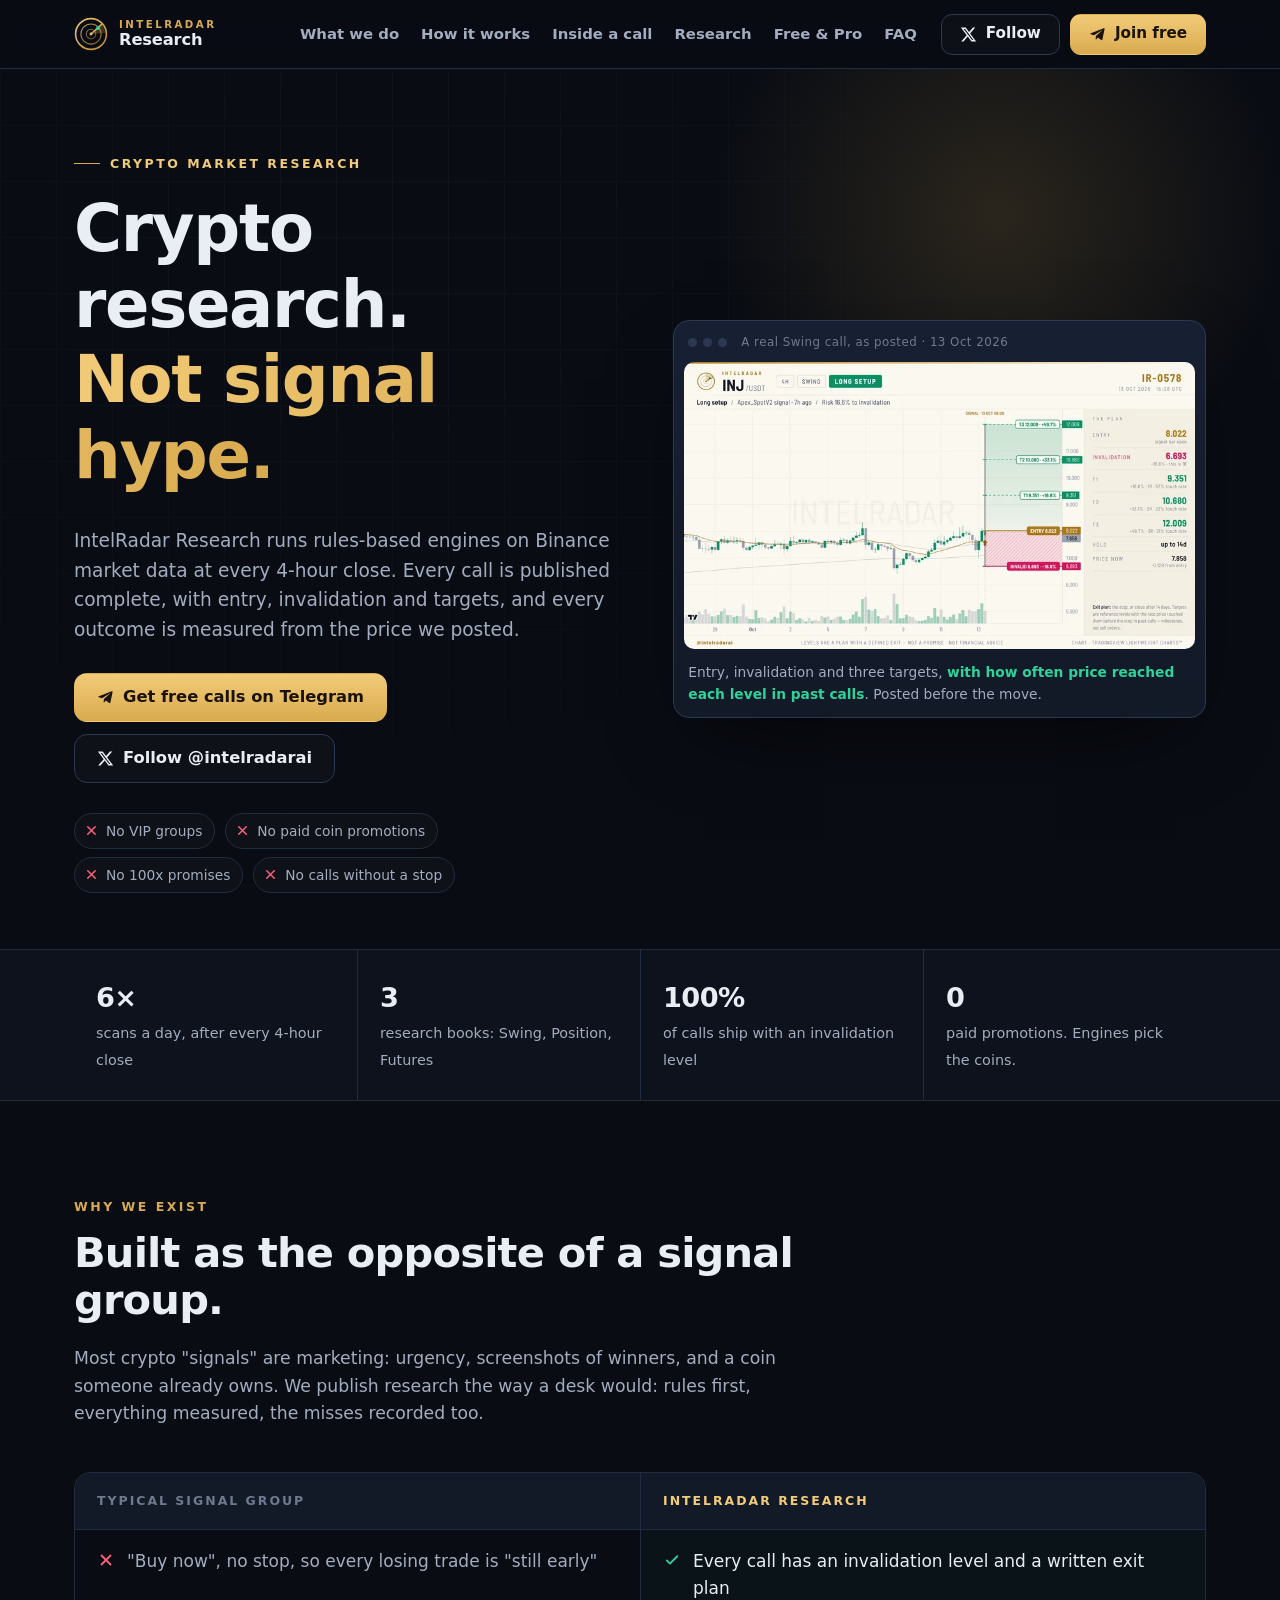
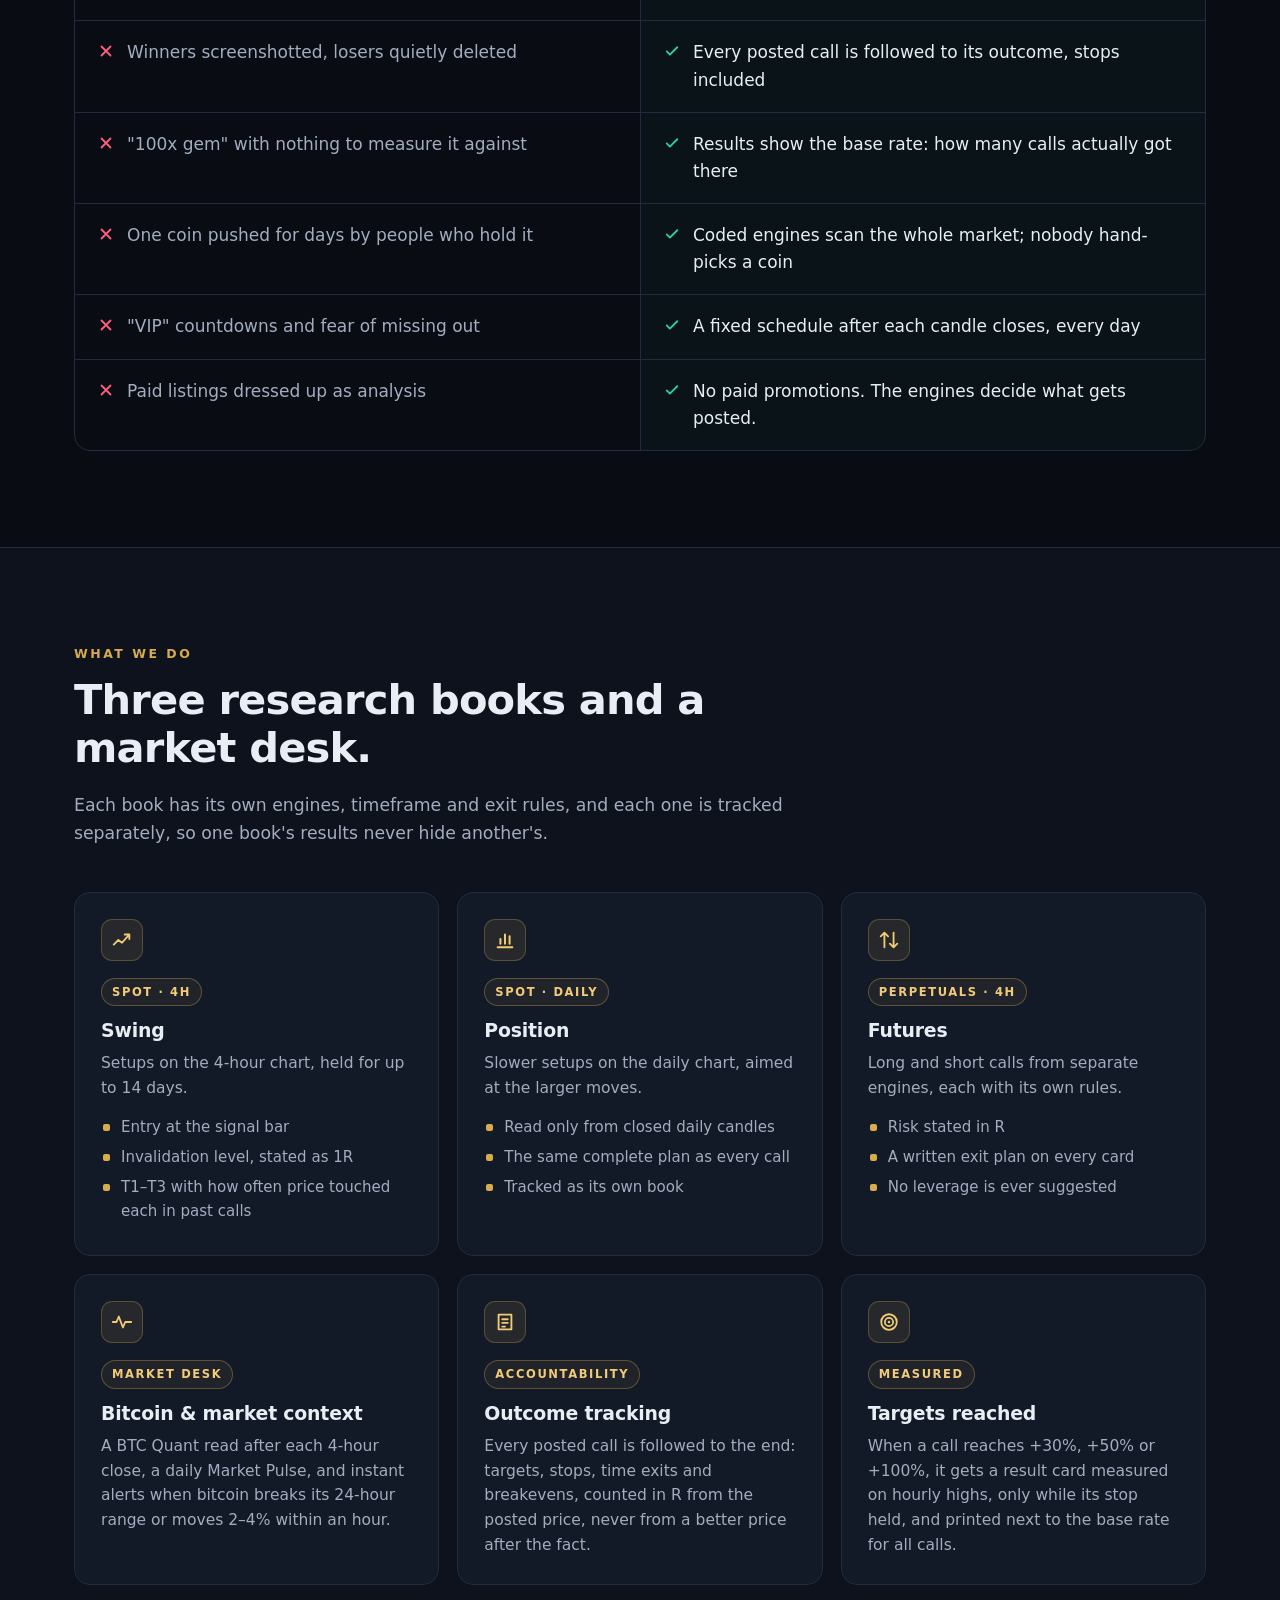
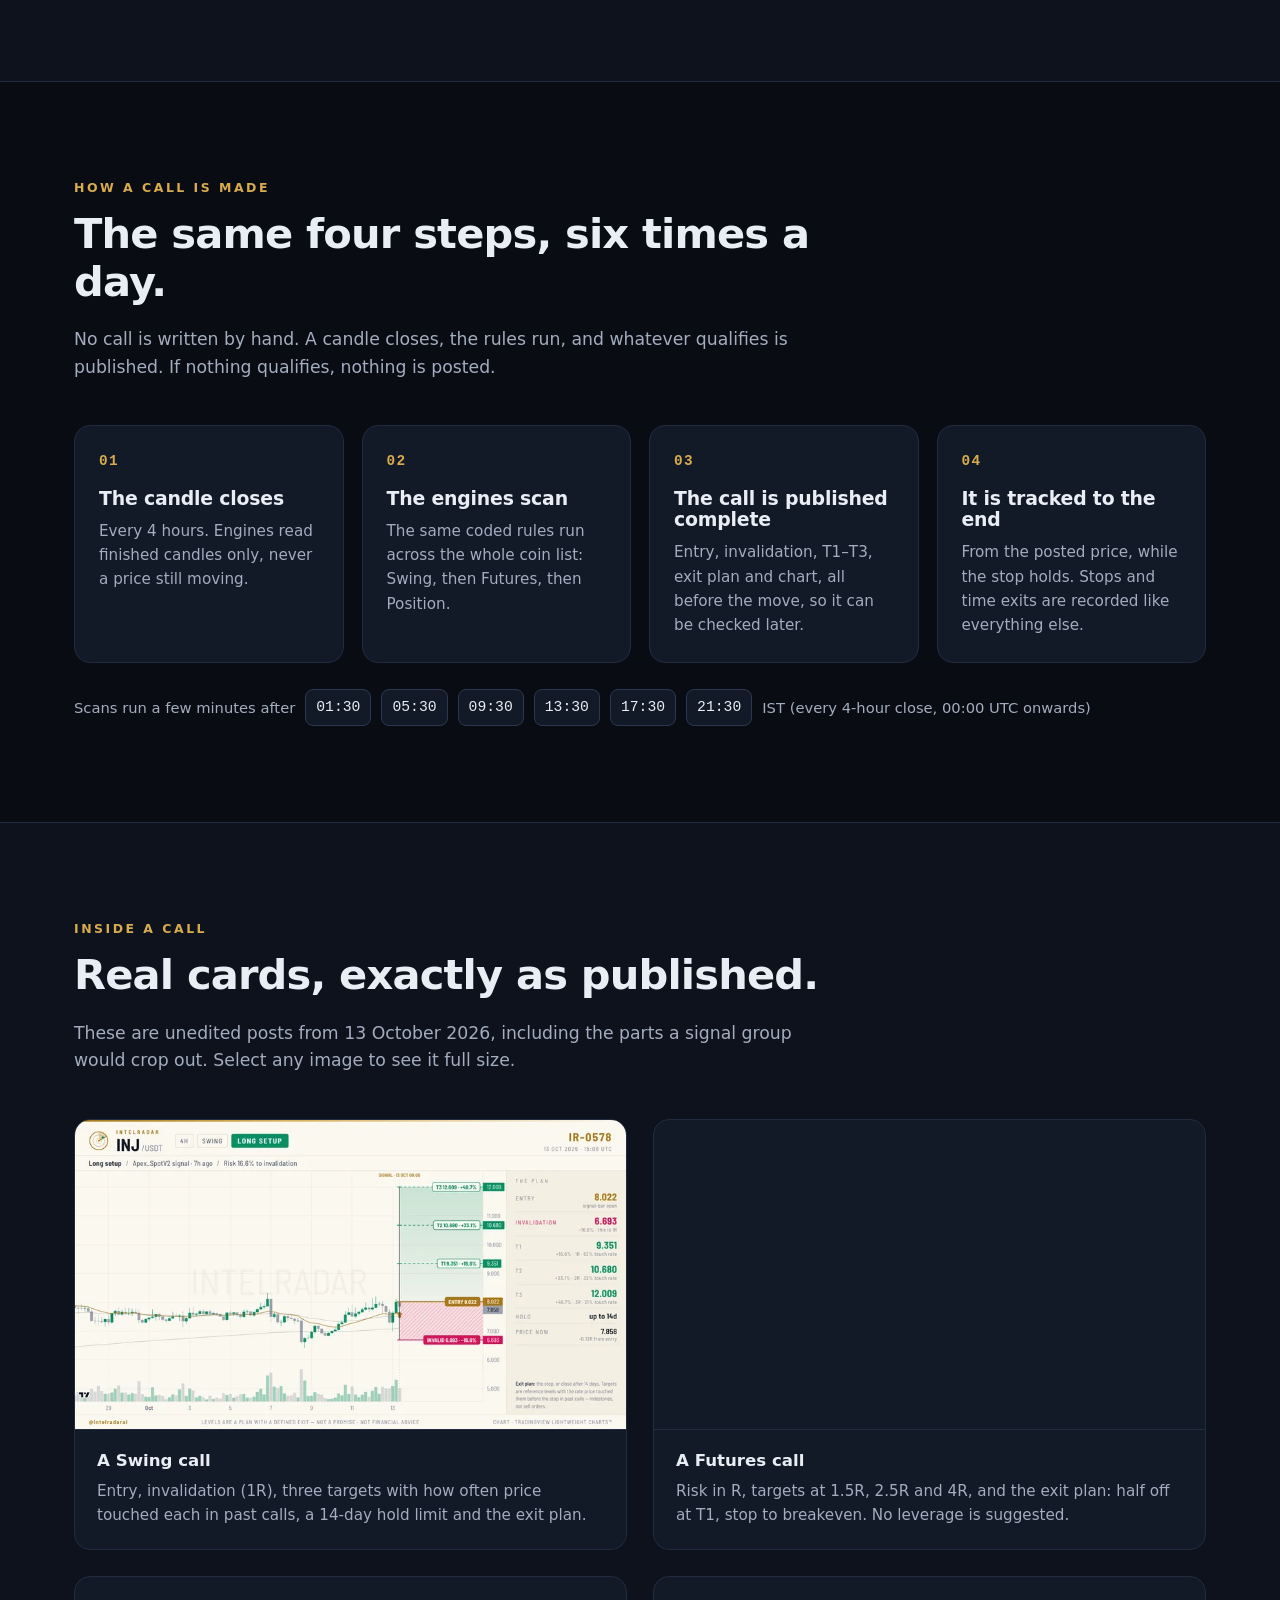
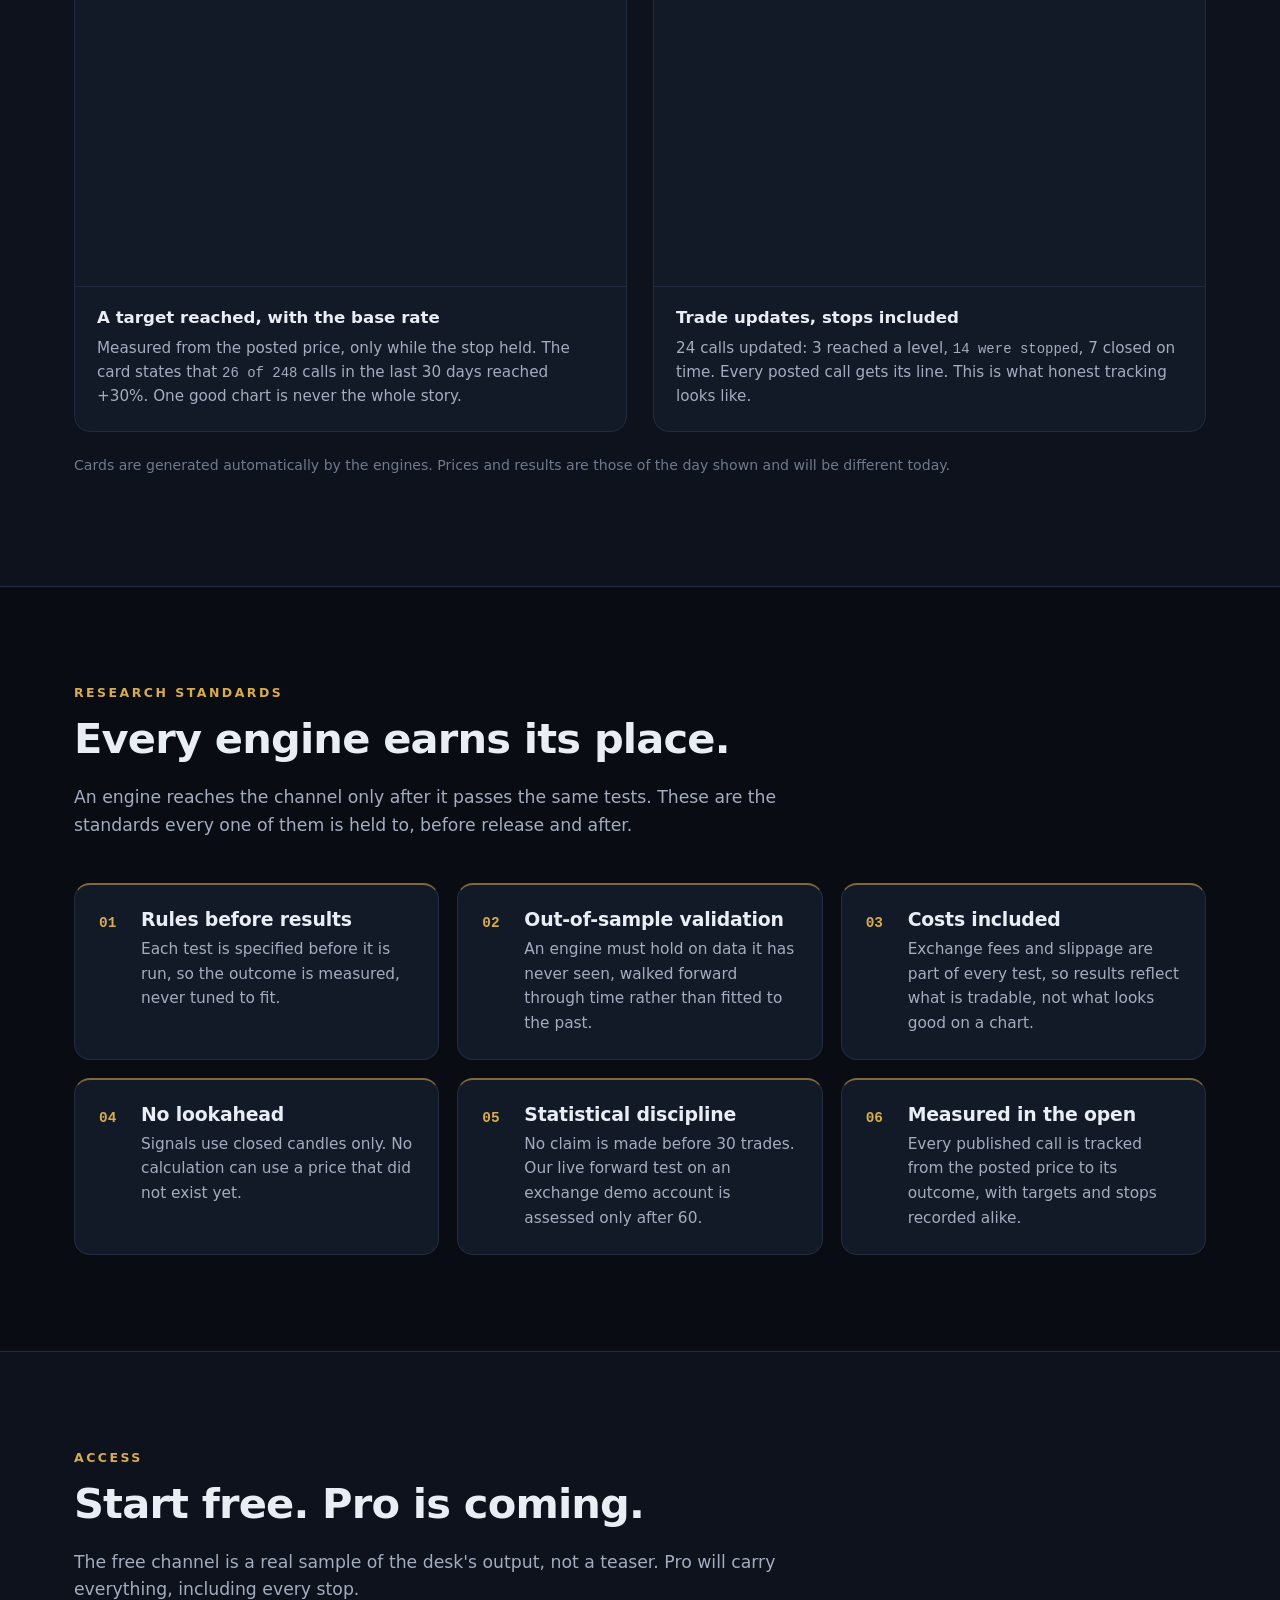
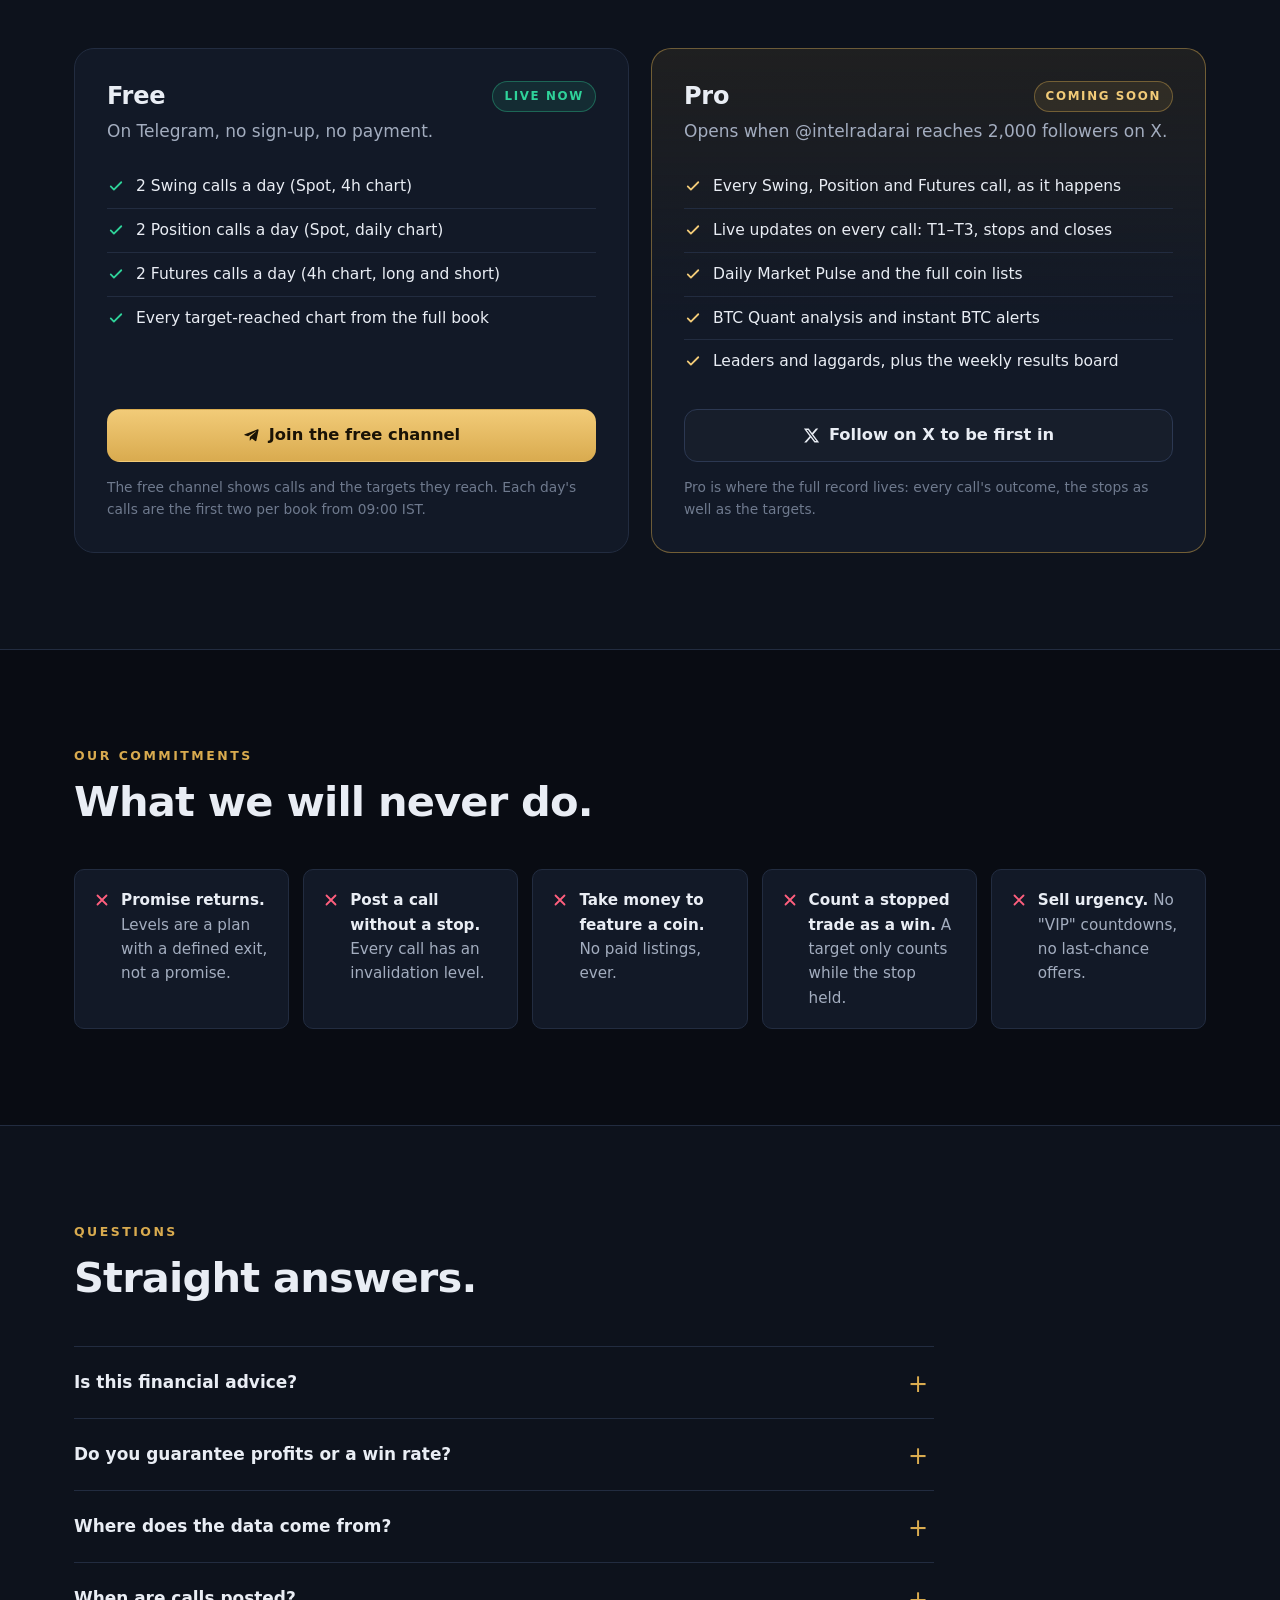
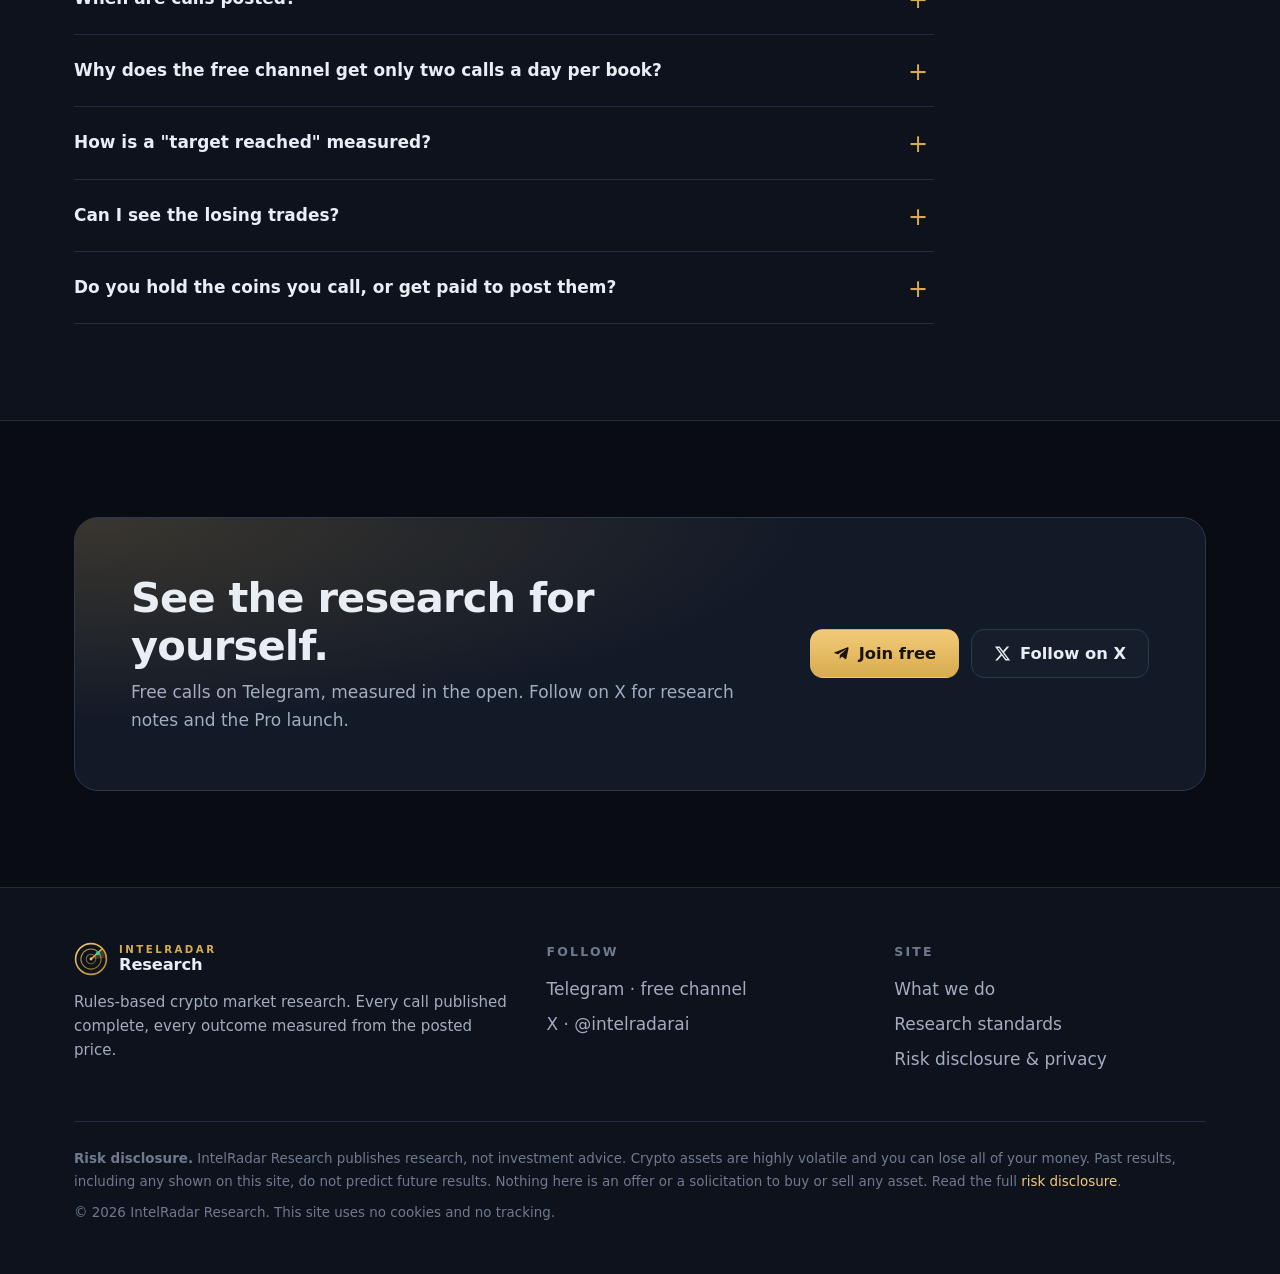
==== commit 25cb3ace: "Research section: six research standards; rejected-ideas log removed Co-Authored-By: Claude Opus 5.5" ====
--- a/index.html
+++ b/index.html
@@ -257,25 +257,19 @@
 
   <!-- RESEARCH -->
   <section class="section" id="research">
-    <div class="container research-grid">
-      <div>
-        <div class="section-head">
-          <span class="kicker">Research standards</span>
-          <h2>Most ideas fail. That is the point.</h2>
-          <p>An idea has to survive testing before it reaches a channel. These are the rules every one of them goes through.</p>
-        </div>
-        <div class="principle"><span class="num">01</span><div><h3>Rules before results</h3><p>The test is written down before it is run, so the result cannot be bent to fit the hope.</p></div></div>
-        <div class="principle"><span class="num">02</span><div><h3>Out of sample, or it did not happen</h3><p>A rule has to hold on data it never saw, walked forward through time, not fitted to the past.</p></div></div>
-        <div class="principle"><span class="num">03</span><div><h3>Costs included</h3><p>Fees and slippage are in every test. Many ideas that look good on a chart die right here.</p></div></div>
-        <div class="principle"><span class="num">04</span><div><h3>No lookahead</h3><p>Signals use closed candles only. Nothing may use a price that did not exist yet.</p></div></div>
-        <div class="principle"><span class="num">05</span><div><h3>Small samples are flagged</h3><p>No claim before 30 trades. Our live forward test on an exchange demo account is judged only after 60.</p></div></div>
-      </div>
-      <div class="rejected" aria-label="Examples of research we rejected">
-        <p class="rejected-head">From the research log: ideas we rejected</p>
-        <article class="reject"><span class="verdict">REJECTED</span><h3>A pattern that predicts pumps</h3><p>A "coiling" pattern raised the odds of a +70% week by 1.88× on data it had never seen. With a real stop, it still lost money. Better odds are not a strategy, so it never became a signal.</p></article>
-        <article class="reject"><span class="verdict">REJECTED</span><h3>Bitcoin's direction after a shock move</h3><p>After a sharp breakout or breakdown, the next direction was a coin flip. Only the size of the next 24 hours held up, so our BTC alerts say a big move is under way, never which way to bet.</p></article>
-        <article class="reject"><span class="verdict">0 OF 72 PASSED</span><h3>Gold swing trading rules</h3><p>Smart-money concepts, order blocks, Fibonacci, Elliott waves, Wyckoff, Ichimoku and more, tested on gold and other metals. None survived, so none is offered.</p></article>
-        <article class="reject"><span class="verdict">0 OF 8 PASSED</span><h3>15-minute gold scalping</h3><p>Every rule failed once realistic trading costs were included.</p></article>
+    <div class="container">
+      <div class="section-head">
+        <span class="kicker">Research standards</span>
+        <h2>Every engine earns its place.</h2>
+        <p>An engine reaches the channel only after it passes the same tests. These are the standards every one of them is held to, before release and after.</p>
+      </div>
+      <div class="standards">
+        <div class="principle"><span class="num">01</span><div><h3>Rules before results</h3><p>Each test is specified before it is run, so the outcome is measured, never tuned to fit.</p></div></div>
+        <div class="principle"><span class="num">02</span><div><h3>Out-of-sample validation</h3><p>An engine must hold on data it has never seen, walked forward through time rather than fitted to the past.</p></div></div>
+        <div class="principle"><span class="num">03</span><div><h3>Costs included</h3><p>Exchange fees and slippage are part of every test, so results reflect what is tradable, not what looks good on a chart.</p></div></div>
+        <div class="principle"><span class="num">04</span><div><h3>No lookahead</h3><p>Signals use closed candles only. No calculation can use a price that did not exist yet.</p></div></div>
+        <div class="principle"><span class="num">05</span><div><h3>Statistical discipline</h3><p>No claim is made before 30 trades. Our live forward test on an exchange demo account is assessed only after 60.</p></div></div>
+        <div class="principle"><span class="num">06</span><div><h3>Measured in the open</h3><p>Every published call is tracked from the posted price to its outcome, with targets and stops recorded alike.</p></div></div>
       </div>
     </div>
   </section>
--- a/assets/css/site.css
+++ b/assets/css/site.css
@@ -206,20 +206,16 @@
 .shot figcaption strong { display: block; color: var(--text); font-size: 1.04rem; margin-bottom: 4px; }
 .shot-note { margin-top: 22px; color: var(--faint); font-size: .88rem; }
 
-/* principles + research log */
-.principle { display: flex; gap: 16px; padding: 22px 0; border-top: 1px solid var(--line); }
-.principle:first-child { border-top: 0; padding-top: 0; }
-.principle .num { font-family: var(--mono); color: var(--gold); font-weight: 700; font-size: .9rem; min-width: 30px; padding-top: 3px; }
-.principle h3 { margin-bottom: 4px; }
-.principle p { margin: 0; color: var(--muted); font-size: .97rem; }
-.research-grid { display: grid; grid-template-columns: 1fr 1.05fr; gap: 56px; align-items: start; }
-@media (max-width: 980px) { .research-grid { grid-template-columns: 1fr; gap: 44px; } }
-.rejected { display: grid; gap: 14px; }
-.reject { background: var(--surface); border: 1px solid var(--line); border-left: 3px solid var(--red); border-radius: var(--radius-sm); padding: 20px 22px; }
-.reject .verdict { display: inline-flex; align-items: center; gap: 6px; font-family: var(--mono); font-size: .74rem; font-weight: 700; letter-spacing: .12em; color: var(--red); margin-bottom: 8px; }
-.reject h3 { font-size: 1.05rem; margin-bottom: 6px; }
-.reject p { margin: 0; color: var(--muted); font-size: .93rem; }
-.rejected-head { font-size: .78rem; font-weight: 750; letter-spacing: .2em; text-transform: uppercase; color: var(--faint); margin: 0 0 4px; }
+/* research standards */
+.standards { display: grid; grid-template-columns: repeat(3, 1fr); gap: 18px; }
+@media (max-width: 980px) { .standards { grid-template-columns: 1fr 1fr; } }
+@media (max-width: 600px) { .standards { grid-template-columns: 1fr; } }
+.standards > * { min-width: 0; }
+.principle { display: flex; gap: 16px; background: var(--surface); border: 1px solid var(--line); border-top: 2px solid rgba(217, 171, 79, .55); border-radius: var(--radius); padding: 24px; }
+.principle .num { font-family: var(--mono); color: var(--gold); font-weight: 700; font-size: .9rem; min-width: 26px; padding-top: 3px; }
+.principle h3 { margin-bottom: 6px; }
+.principle p { margin: 0; color: var(--muted); font-size: .96rem; }
+@media (max-width: 480px) { .principle { padding: 22px 18px; } }
 
 /* tiers */
 .tiers { display: grid; grid-template-columns: 1fr 1fr; gap: 22px; align-items: stretch; }
@@ -239,7 +235,7 @@
 .tier.pro li svg { color: var(--gold-2); }
 .tier .fine { color: var(--faint); font-size: .86rem; margin: 14px 0 0; }
 .tier .btn { justify-content: center; white-space: normal; text-align: center; line-height: 1.25; }
-.tiers > *, .grid-3 > *, .grid-2 > *, .gallery > *, .steps > *, .hero-grid > *, .research-grid > * { min-width: 0; }
+.tiers > *, .grid-3 > *, .grid-2 > *, .gallery > *, .steps > *, .hero-grid > * { min-width: 0; }
 @media (max-width: 480px) {
   .tier { padding: 24px 20px; }
   .card, .step { padding: 22px 18px; }
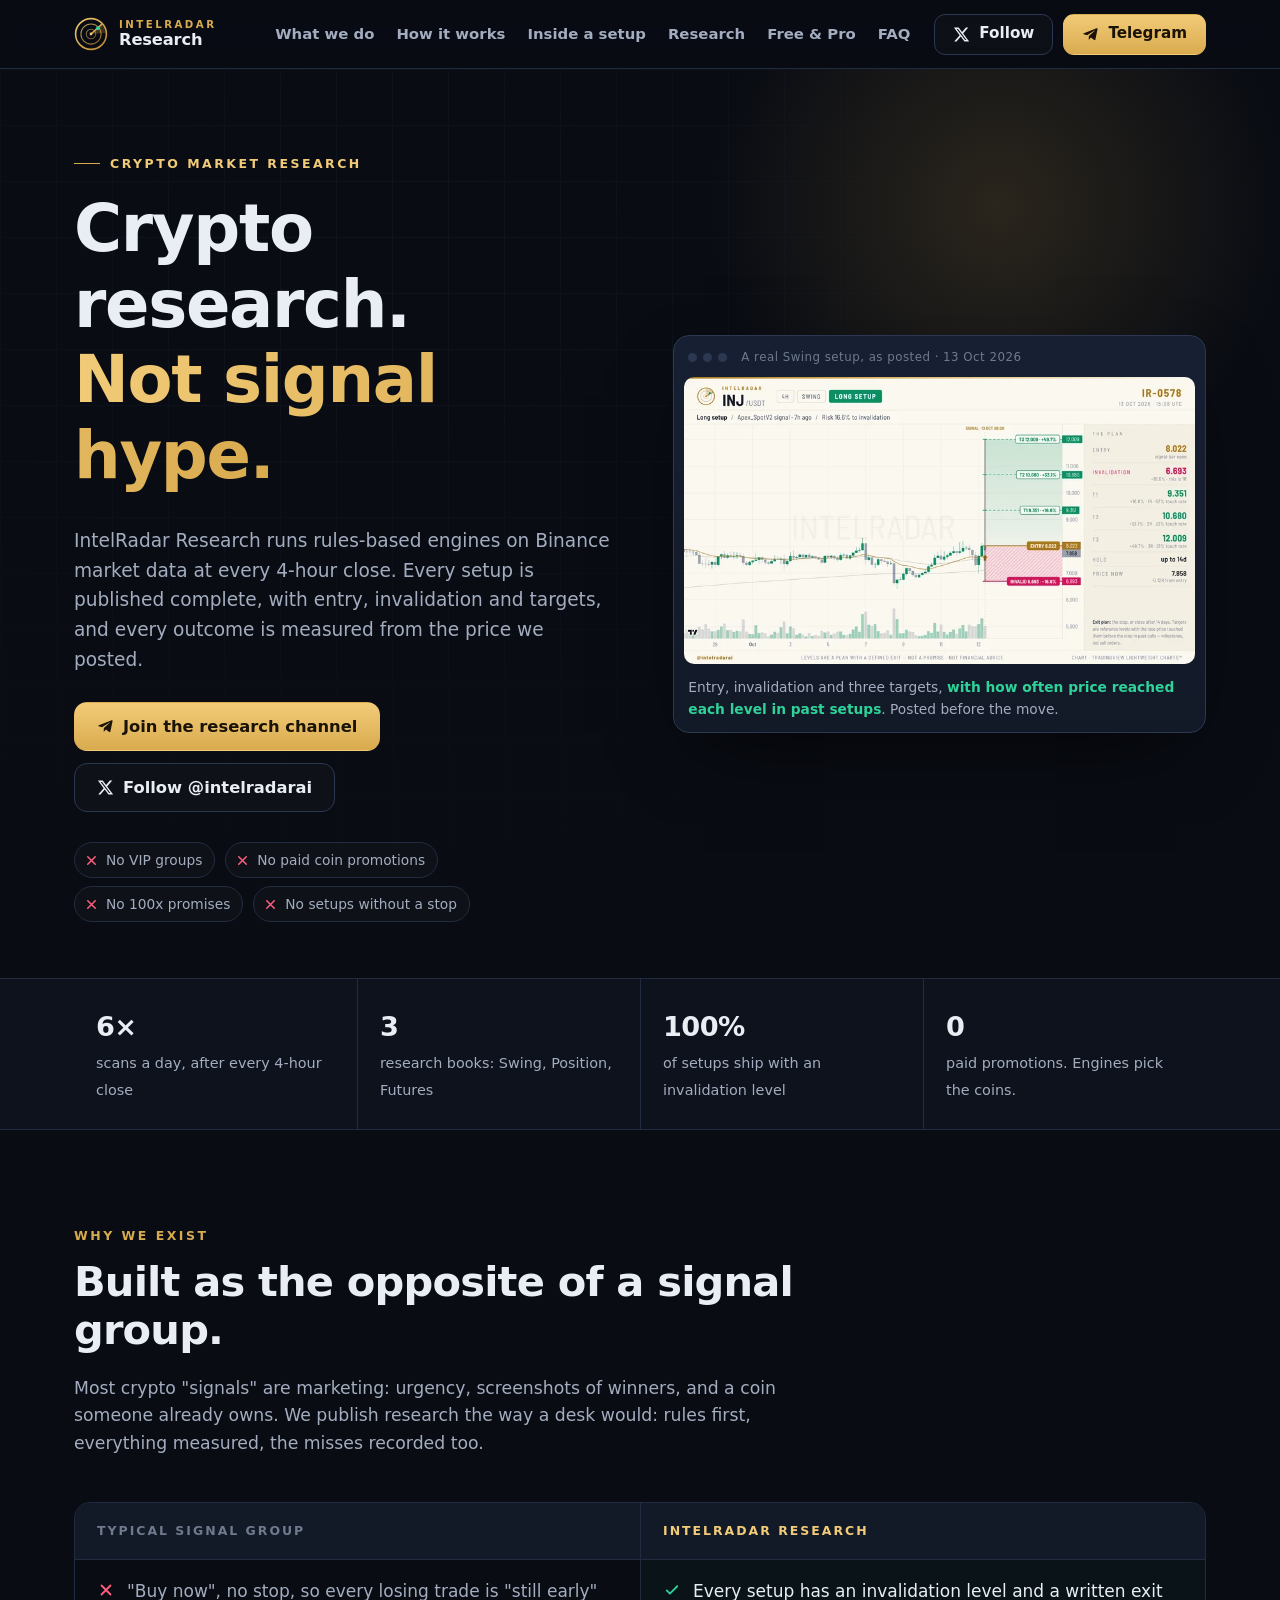
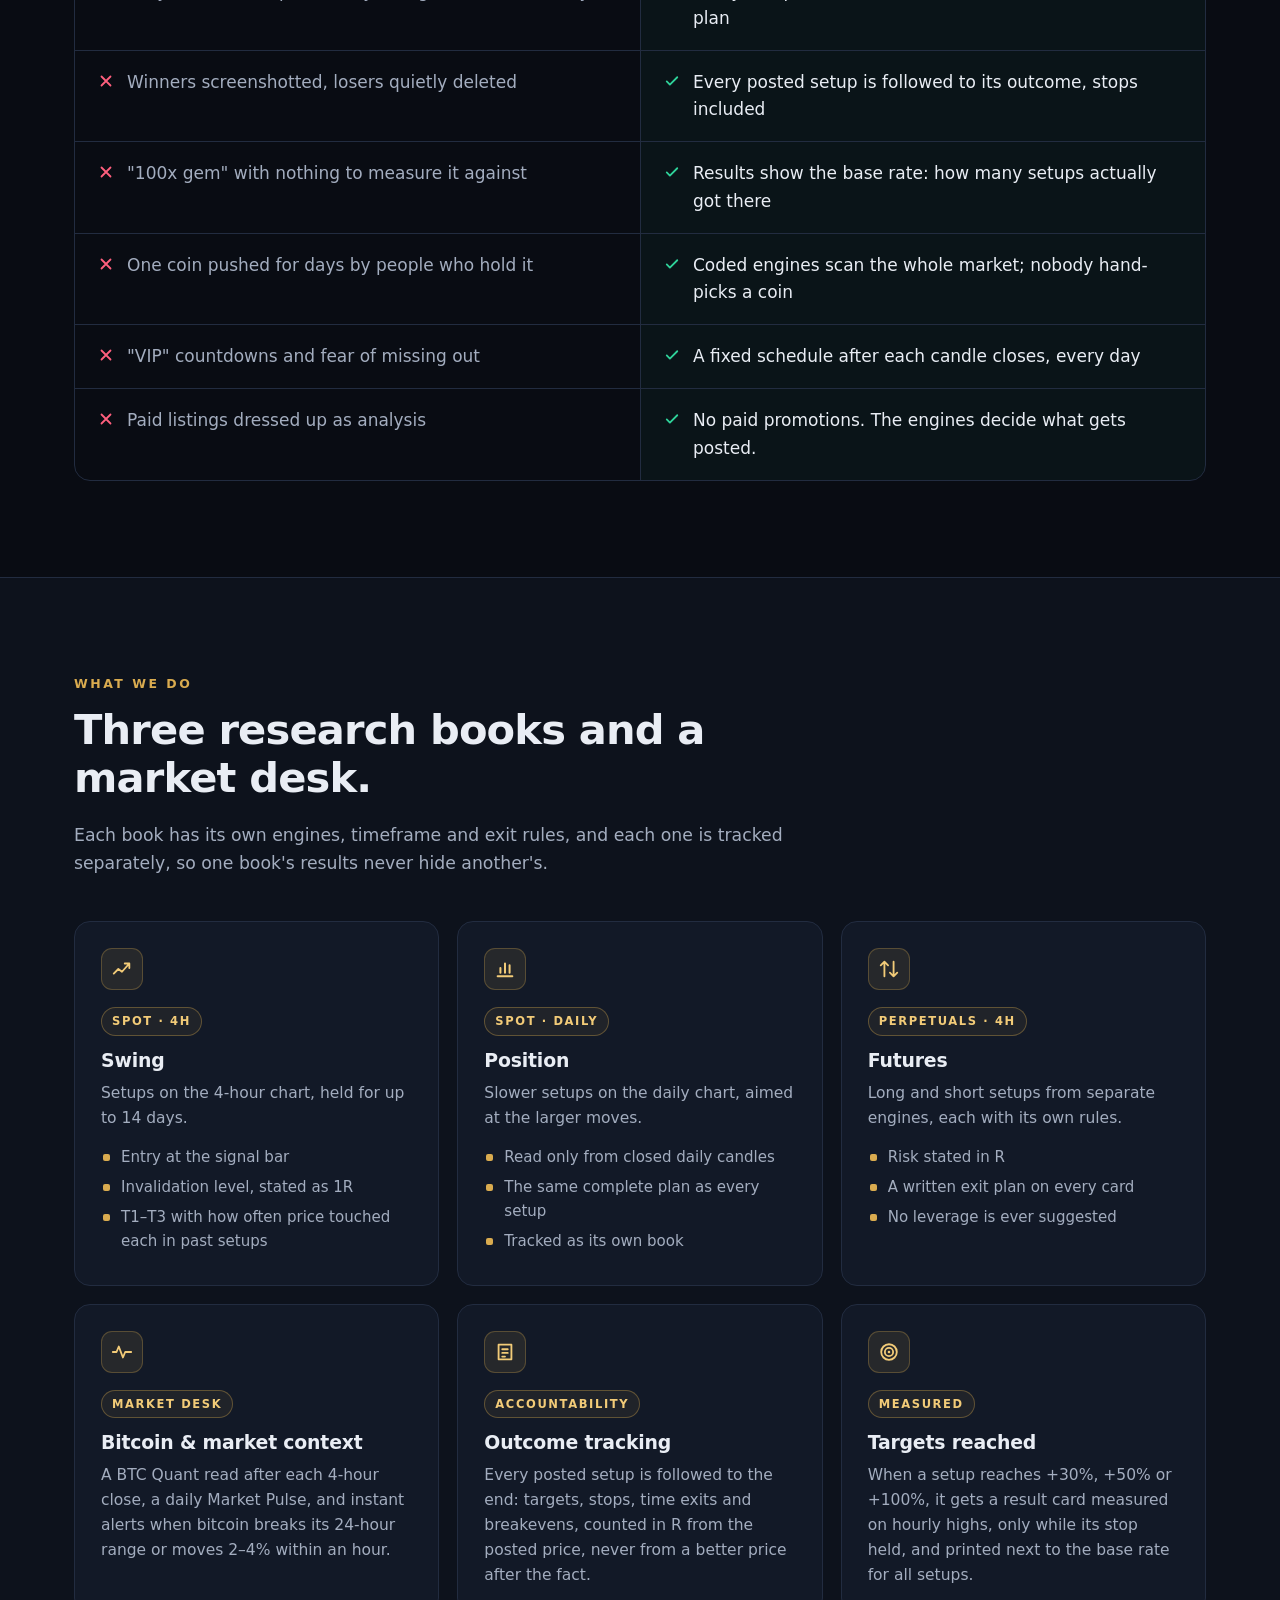
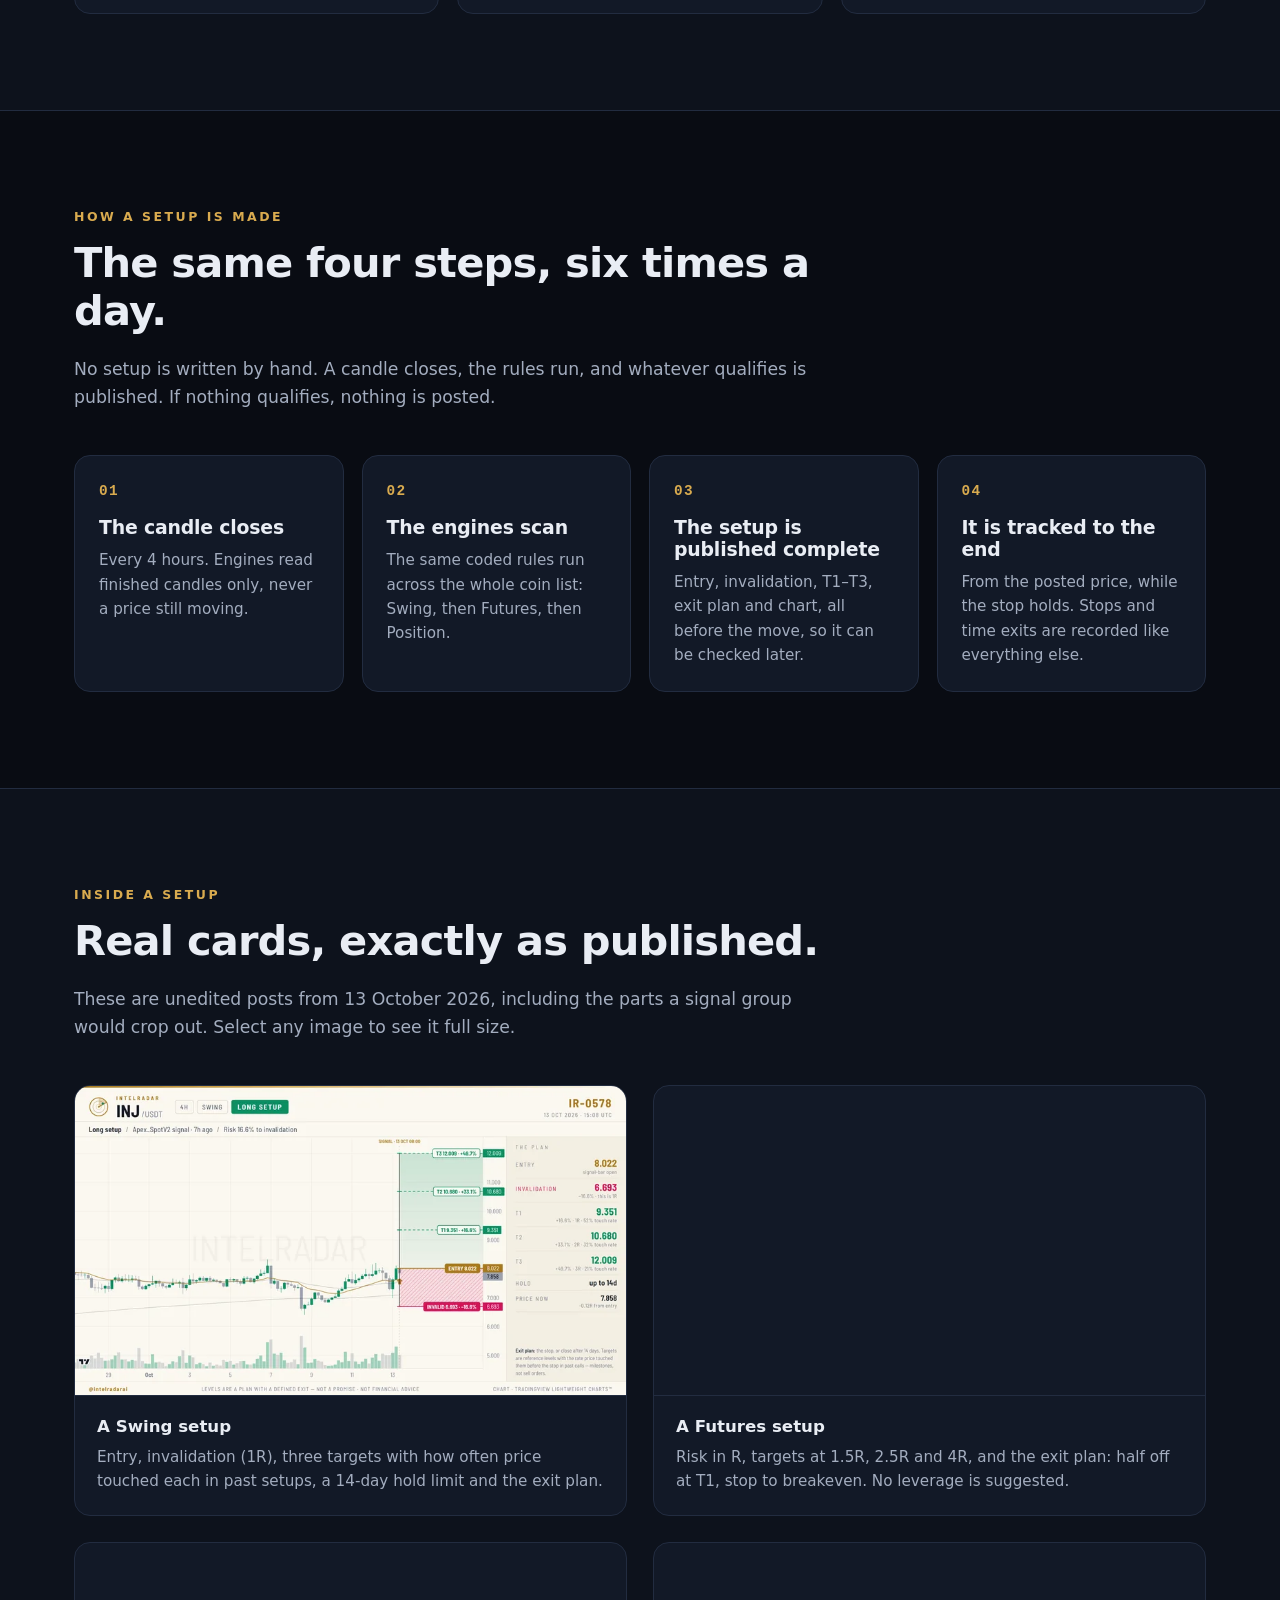
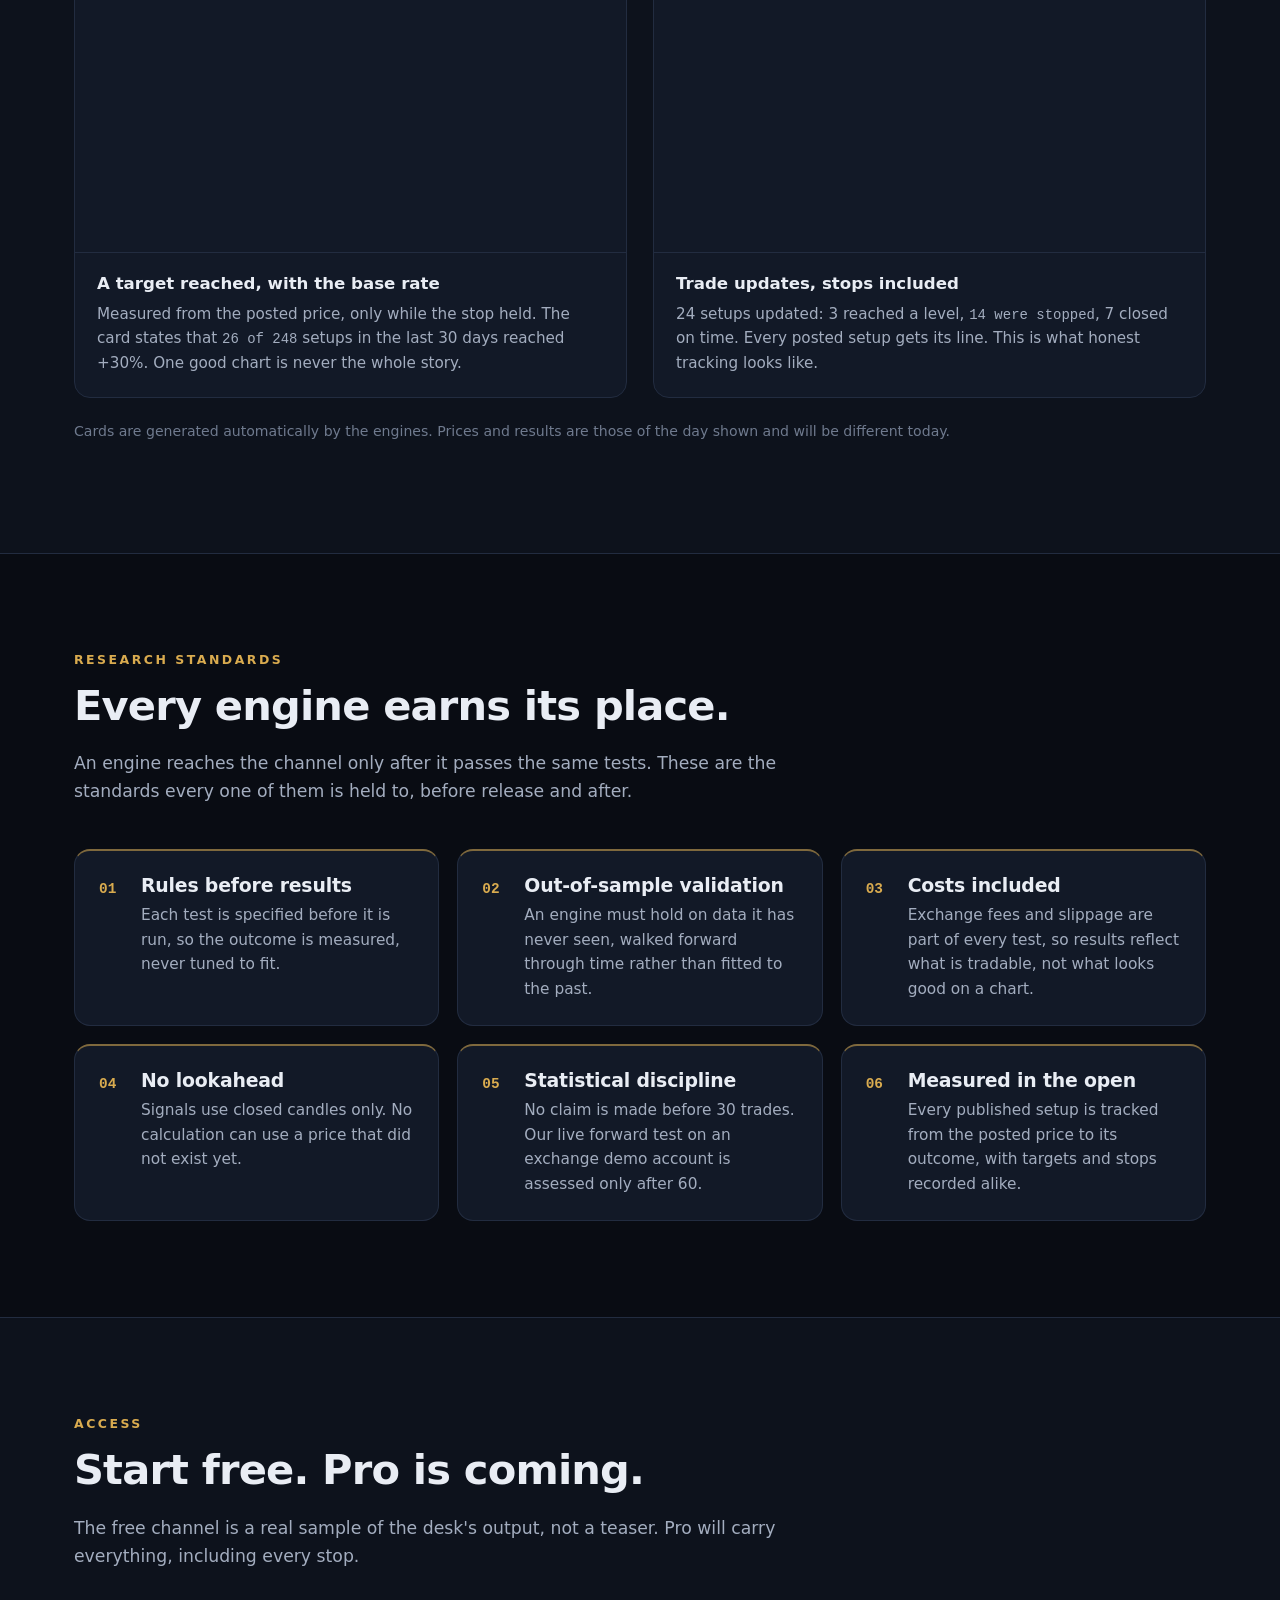
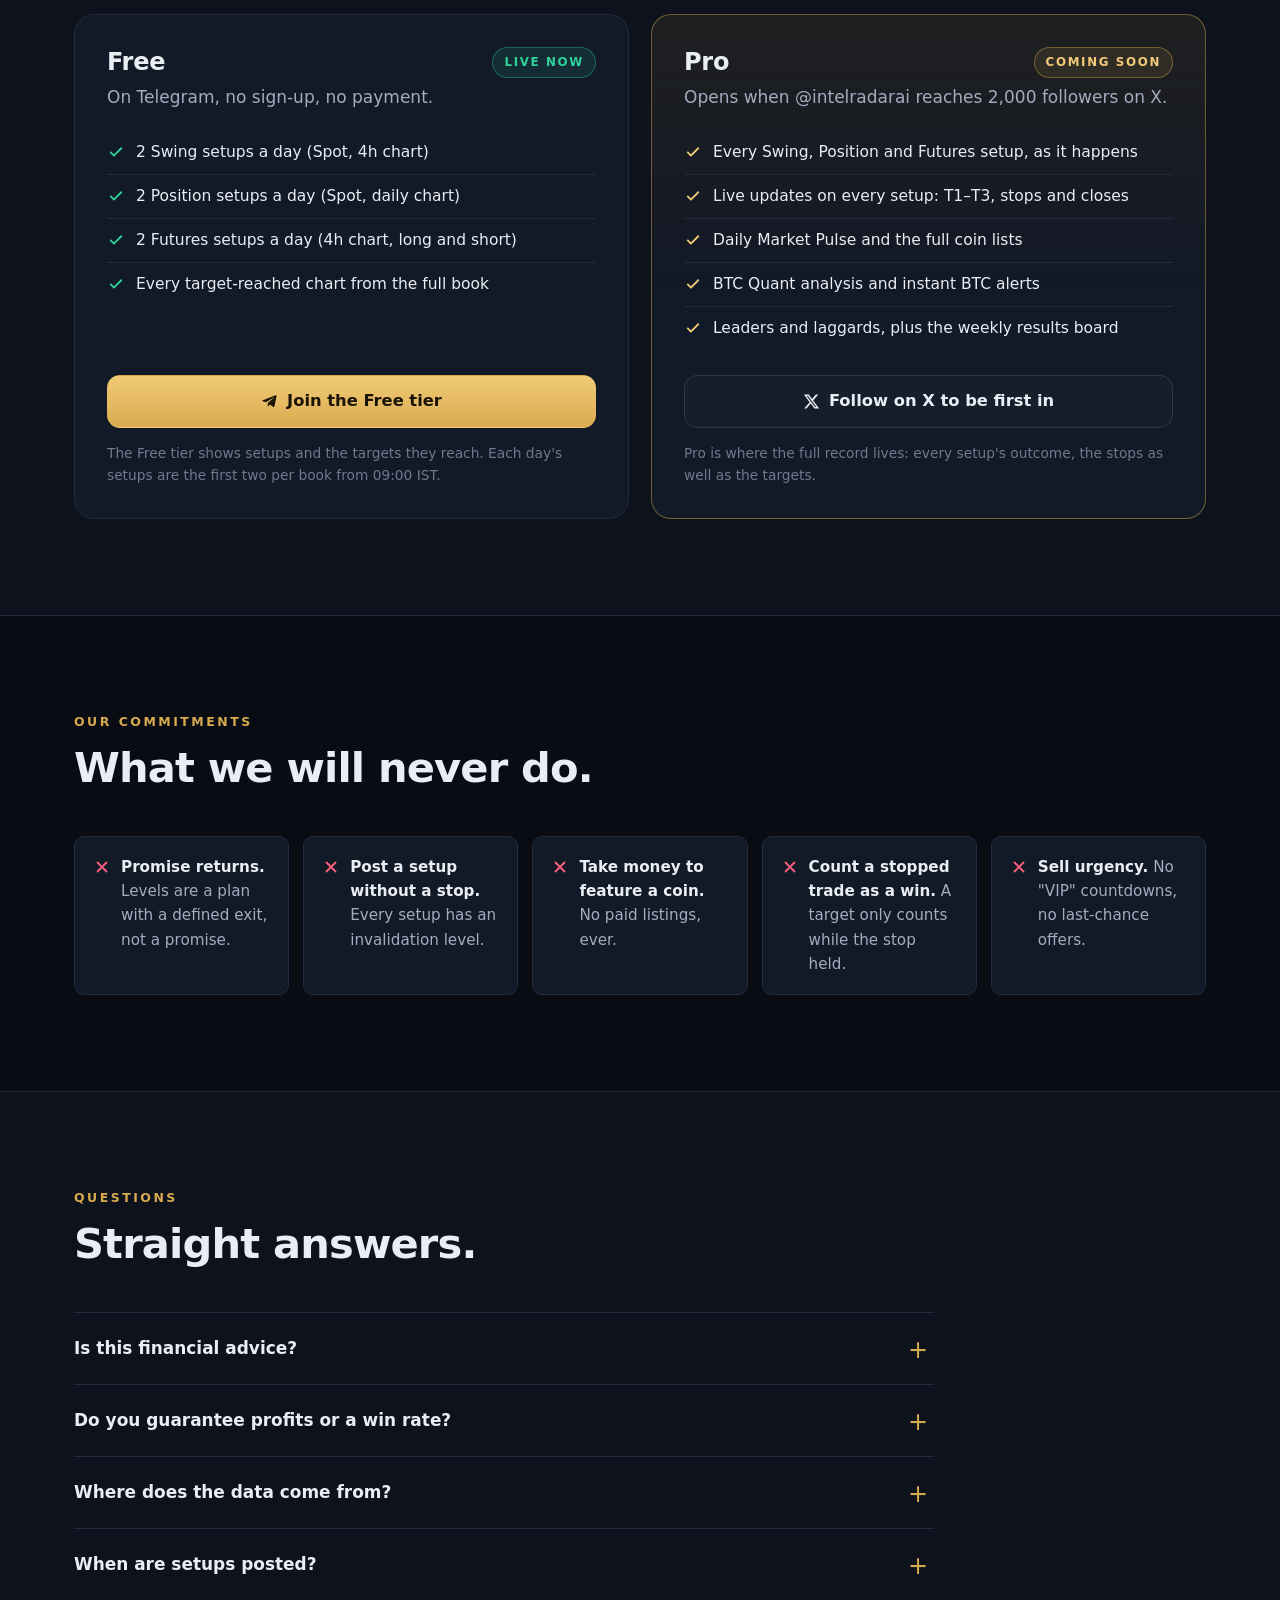
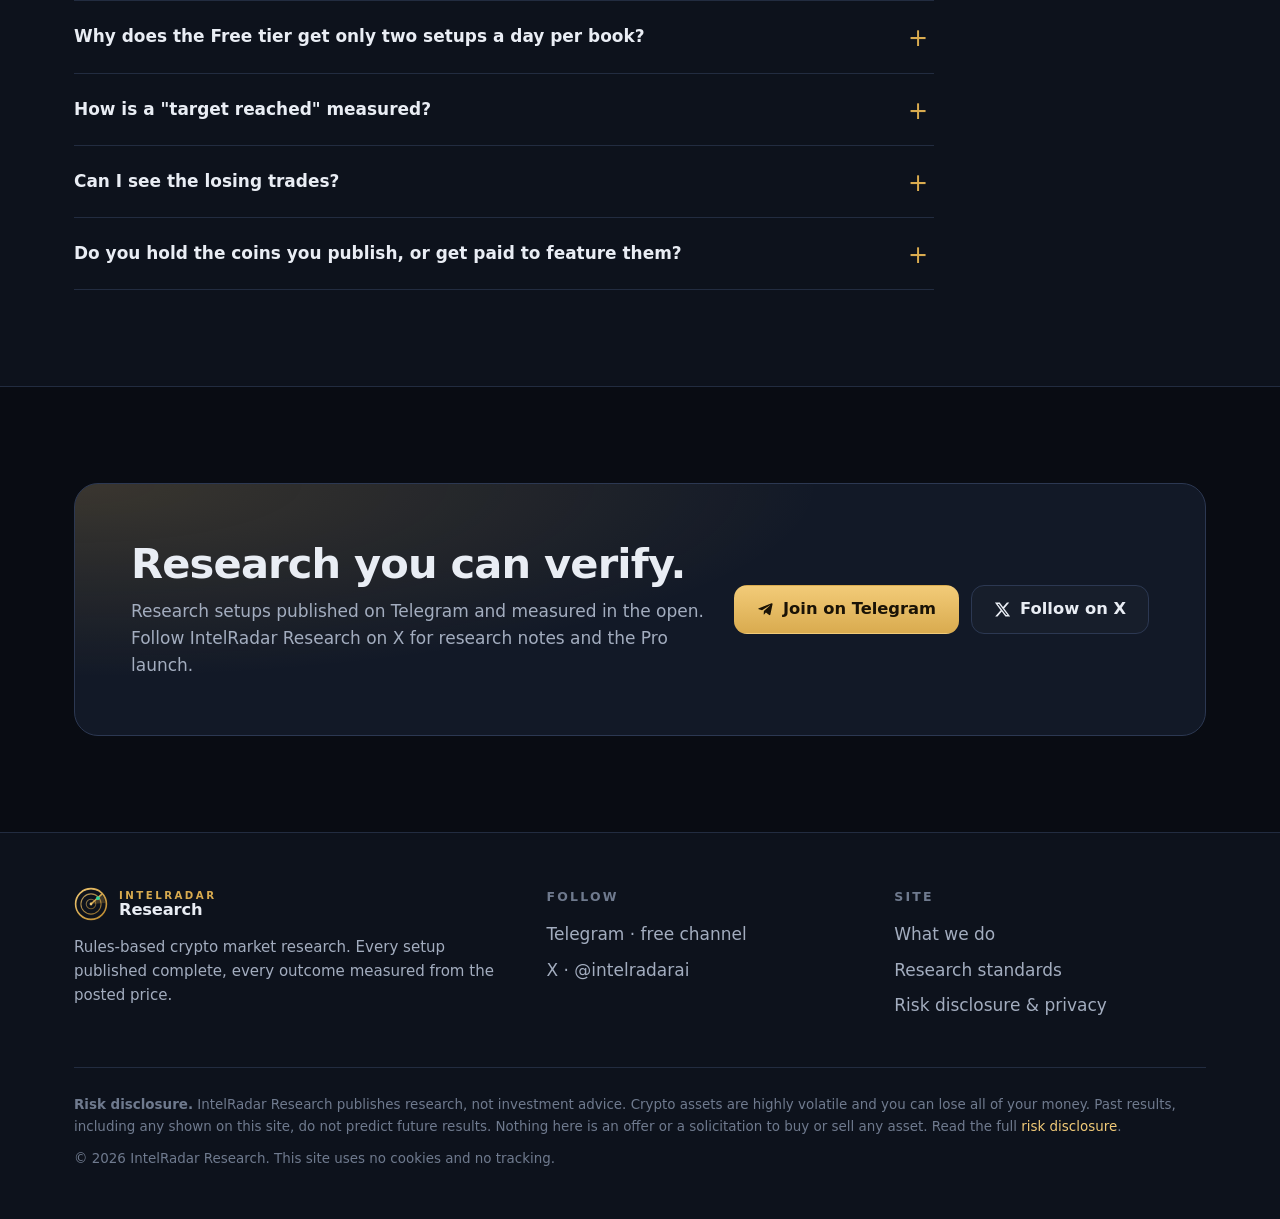
==== commit 0624e83f: "Copy: research setups, not free calls; scan-time row removed Every 'call' on the site is now a 'setu" ====
--- a/index.html
+++ b/index.html
@@ -6,7 +6,7 @@
   <meta http-equiv="Content-Security-Policy" content="default-src 'self'; img-src 'self' data:; style-src 'self'; script-src 'self'; font-src 'self'; connect-src 'none'; object-src 'none'; base-uri 'self'; form-action 'none'; upgrade-insecure-requests">
   <meta name="referrer" content="strict-origin-when-cross-origin">
   <title>IntelRadar Research · Crypto research, not signal hype</title>
-  <meta name="description" content="Rules-based crypto research. Engines scan Binance market data at every 4-hour close; every call ships with entry, invalidation and targets, and every outcome is measured from the posted price. No VIP groups, no paid promotions, no promises.">
+  <meta name="description" content="Rules-based crypto research. Engines scan Binance market data at every 4-hour close; every setup ships with entry, invalidation and targets, and every outcome is measured from the posted price. No VIP groups, no paid promotions, no promises.">
   <meta name="theme-color" content="#090c13">
   <link rel="icon" href="favicon.svg" type="image/svg+xml">
   <link rel="stylesheet" href="assets/css/site.css">
@@ -14,7 +14,7 @@
   <meta property="og:type" content="website">
   <meta property="og:site_name" content="IntelRadar Research">
   <meta property="og:title" content="IntelRadar Research · Crypto research, not signal hype">
-  <meta property="og:description" content="Every call with entry, invalidation and targets, measured from the posted price. Free calls on Telegram. No VIP, no paid promotions, no promises.">
+  <meta property="og:description" content="Every setup with entry, invalidation and targets, measured from the posted price. Research setups published on Telegram. No VIP, no paid promotions, no promises.">
   <meta property="og:image" content="https://cypherbird.github.io/intelradar-research/assets/img/og-card.jpg">
   <meta property="og:image:width" content="1200">
   <meta property="og:image:height" content="630">
@@ -54,14 +54,14 @@
     <ul class="nav-links">
       <li><a href="#what">What we do</a></li>
       <li><a href="#how">How it works</a></li>
-      <li><a href="#screens">Inside a call</a></li>
+      <li><a href="#screens">Inside a setup</a></li>
       <li><a href="#research">Research</a></li>
       <li><a href="#access">Free &amp; Pro</a></li>
       <li><a href="#faq">FAQ</a></li>
     </ul>
     <div class="nav-cta">
       <a class="btn btn-ghost" href="https://x.com/intelradarai" target="_blank" rel="noopener noreferrer"><svg aria-hidden="true"><use href="#i-xlogo"/></svg>Follow</a>
-      <a class="btn btn-primary" href="https://t.me/intelradarai" target="_blank" rel="noopener noreferrer"><svg aria-hidden="true"><use href="#i-telegram"/></svg>Join free</a>
+      <a class="btn btn-primary" href="https://t.me/intelradarai" target="_blank" rel="noopener noreferrer"><svg aria-hidden="true"><use href="#i-telegram"/></svg>Telegram</a>
     </div>
     <button class="menu-btn" type="button" aria-label="Open menu" aria-expanded="false"><svg aria-hidden="true"><use href="#i-menu"/></svg></button>
   </nav>
@@ -75,22 +75,22 @@
       <div>
         <span class="eyebrow">Crypto market research</span>
         <h1>Crypto research.<br><span class="accent">Not signal hype.</span></h1>
-        <p class="lead">IntelRadar Research runs rules-based engines on Binance market data at every 4-hour close. Every call is published complete, with entry, invalidation and targets, and every outcome is measured from the price we posted.</p>
+        <p class="lead">IntelRadar Research runs rules-based engines on Binance market data at every 4-hour close. Every setup is published complete, with entry, invalidation and targets, and every outcome is measured from the price we posted.</p>
         <div class="hero-actions">
-          <a class="btn btn-primary btn-lg" href="https://t.me/intelradarai" target="_blank" rel="noopener noreferrer"><svg aria-hidden="true"><use href="#i-telegram"/></svg>Get free calls on Telegram</a>
+          <a class="btn btn-primary btn-lg" href="https://t.me/intelradarai" target="_blank" rel="noopener noreferrer"><svg aria-hidden="true"><use href="#i-telegram"/></svg>Join the research channel</a>
           <a class="btn btn-ghost btn-lg" href="https://x.com/intelradarai" target="_blank" rel="noopener noreferrer"><svg aria-hidden="true"><use href="#i-xlogo"/></svg>Follow @intelradarai</a>
         </div>
         <ul class="nots" aria-label="What we are not">
           <li><svg aria-hidden="true"><use href="#i-x"/></svg>No VIP groups</li>
           <li><svg aria-hidden="true"><use href="#i-x"/></svg>No paid coin promotions</li>
           <li><svg aria-hidden="true"><use href="#i-x"/></svg>No 100x promises</li>
-          <li><svg aria-hidden="true"><use href="#i-x"/></svg>No calls without a stop</li>
+          <li><svg aria-hidden="true"><use href="#i-x"/></svg>No setups without a stop</li>
         </ul>
       </div>
       <div class="frame">
-        <div class="frame-bar" aria-hidden="true"><i></i><i></i><i></i><span>A real Swing call, as posted · 13 Oct 2026</span></div>
-        <img src="assets/img/call-swing-800.webp" srcset="assets/img/call-swing-800.webp 800w, assets/img/call-swing-1600.webp 1600w" sizes="(max-width: 980px) 94vw, 560px" width="1600" height="900" fetchpriority="high" alt="IntelRadar Swing call for INJ/USDT on the 4-hour chart: entry 8.022, invalidation 6.693, targets T1 9.351, T2 10.680 and T3 12.009 with the rate price touched each level in past calls.">
-        <p class="frame-tag">Entry, invalidation and three targets, <b>with how often price reached each level in past calls</b>. Posted before the move.</p>
+        <div class="frame-bar" aria-hidden="true"><i></i><i></i><i></i><span>A real Swing setup, as posted · 13 Oct 2026</span></div>
+        <img src="assets/img/call-swing-800.webp" srcset="assets/img/call-swing-800.webp 800w, assets/img/call-swing-1600.webp 1600w" sizes="(max-width: 980px) 94vw, 560px" width="1600" height="900" fetchpriority="high" alt="IntelRadar Swing setup for INJ/USDT on the 4-hour chart: entry 8.022, invalidation 6.693, targets T1 9.351, T2 10.680 and T3 12.009 with the rate price touched each level in past setups.">
+        <p class="frame-tag">Entry, invalidation and three targets, <b>with how often price reached each level in past setups</b>. Posted before the move.</p>
       </div>
     </div>
   </section>
@@ -100,7 +100,7 @@
     <div class="container facts-grid">
       <div class="fact"><strong>6×</strong><span>scans a day, after every 4-hour close</span></div>
       <div class="fact"><strong>3</strong><span>research books: Swing, Position, Futures</span></div>
-      <div class="fact"><strong>100%</strong><span>of calls ship with an invalidation level</span></div>
+      <div class="fact"><strong>100%</strong><span>of setups ship with an invalidation level</span></div>
       <div class="fact"><strong>0</strong><span>paid promotions. Engines pick the coins.</span></div>
     </div>
   </section>
@@ -117,15 +117,15 @@
         <div class="compare-row compare-head" role="row"><div role="columnheader">Typical signal group</div><div role="columnheader">IntelRadar Research</div></div>
         <div class="compare-row" role="row">
           <div class="bad" role="cell"><svg aria-hidden="true"><use href="#i-x"/></svg>"Buy now", no stop, so every losing trade is "still early"</div>
-          <div class="good" role="cell"><svg aria-hidden="true"><use href="#i-check"/></svg>Every call has an invalidation level and a written exit plan</div>
+          <div class="good" role="cell"><svg aria-hidden="true"><use href="#i-check"/></svg>Every setup has an invalidation level and a written exit plan</div>
         </div>
         <div class="compare-row" role="row">
           <div class="bad" role="cell"><svg aria-hidden="true"><use href="#i-x"/></svg>Winners screenshotted, losers quietly deleted</div>
-          <div class="good" role="cell"><svg aria-hidden="true"><use href="#i-check"/></svg>Every posted call is followed to its outcome, stops included</div>
+          <div class="good" role="cell"><svg aria-hidden="true"><use href="#i-check"/></svg>Every posted setup is followed to its outcome, stops included</div>
         </div>
         <div class="compare-row" role="row">
           <div class="bad" role="cell"><svg aria-hidden="true"><use href="#i-x"/></svg>"100x gem" with nothing to measure it against</div>
-          <div class="good" role="cell"><svg aria-hidden="true"><use href="#i-check"/></svg>Results show the base rate: how many calls actually got there</div>
+          <div class="good" role="cell"><svg aria-hidden="true"><use href="#i-check"/></svg>Results show the base rate: how many setups actually got there</div>
         </div>
         <div class="compare-row" role="row">
           <div class="bad" role="cell"><svg aria-hidden="true"><use href="#i-x"/></svg>One coin pushed for days by people who hold it</div>
@@ -157,20 +157,20 @@
           <span class="tag">Spot · 4h</span>
           <h3>Swing</h3>
           <p>Setups on the 4-hour chart, held for up to 14 days.</p>
-          <ul><li>Entry at the signal bar</li><li>Invalidation level, stated as 1R</li><li>T1–T3 with how often price touched each in past calls</li></ul>
+          <ul><li>Entry at the signal bar</li><li>Invalidation level, stated as 1R</li><li>T1–T3 with how often price touched each in past setups</li></ul>
         </article>
         <article class="card">
           <div class="icon"><svg aria-hidden="true"><use href="#i-position"/></svg></div>
           <span class="tag">Spot · daily</span>
           <h3>Position</h3>
           <p>Slower setups on the daily chart, aimed at the larger moves.</p>
-          <ul><li>Read only from closed daily candles</li><li>The same complete plan as every call</li><li>Tracked as its own book</li></ul>
+          <ul><li>Read only from closed daily candles</li><li>The same complete plan as every setup</li><li>Tracked as its own book</li></ul>
         </article>
         <article class="card">
           <div class="icon"><svg aria-hidden="true"><use href="#i-futures"/></svg></div>
           <span class="tag">Perpetuals · 4h</span>
           <h3>Futures</h3>
-          <p>Long and short calls from separate engines, each with its own rules.</p>
+          <p>Long and short setups from separate engines, each with its own rules.</p>
           <ul><li>Risk stated in R</li><li>A written exit plan on every card</li><li>No leverage is ever suggested</li></ul>
         </article>
         <article class="card">
@@ -183,13 +183,13 @@
           <div class="icon"><svg aria-hidden="true"><use href="#i-ledger"/></svg></div>
           <span class="tag">Accountability</span>
           <h3>Outcome tracking</h3>
-          <p>Every posted call is followed to the end: targets, stops, time exits and breakevens, counted in R from the posted price, never from a better price after the fact.</p>
+          <p>Every posted setup is followed to the end: targets, stops, time exits and breakevens, counted in R from the posted price, never from a better price after the fact.</p>
         </article>
         <article class="card">
           <div class="icon"><svg aria-hidden="true"><use href="#i-target"/></svg></div>
           <span class="tag">Measured</span>
           <h3>Targets reached</h3>
-          <p>When a call reaches +30%, +50% or +100%, it gets a result card measured on hourly highs, only while its stop held, and printed next to the base rate for all calls.</p>
+          <p>When a setup reaches +30%, +50% or +100%, it gets a result card measured on hourly highs, only while its stop held, and printed next to the base rate for all setups.</p>
         </article>
       </div>
     </div>
@@ -199,20 +199,15 @@
   <section class="section" id="how">
     <div class="container">
       <div class="section-head">
-        <span class="kicker">How a call is made</span>
+        <span class="kicker">How a setup is made</span>
         <h2>The same four steps, six times a day.</h2>
-        <p>No call is written by hand. A candle closes, the rules run, and whatever qualifies is published. If nothing qualifies, nothing is posted.</p>
+        <p>No setup is written by hand. A candle closes, the rules run, and whatever qualifies is published. If nothing qualifies, nothing is posted.</p>
       </div>
       <div class="steps">
         <div class="step"><h3>The candle closes</h3><p>Every 4 hours. Engines read finished candles only, never a price still moving.</p></div>
         <div class="step"><h3>The engines scan</h3><p>The same coded rules run across the whole coin list: Swing, then Futures, then Position.</p></div>
-        <div class="step"><h3>The call is published complete</h3><p>Entry, invalidation, T1–T3, exit plan and chart, all before the move, so it can be checked later.</p></div>
+        <div class="step"><h3>The setup is published complete</h3><p>Entry, invalidation, T1–T3, exit plan and chart, all before the move, so it can be checked later.</p></div>
         <div class="step"><h3>It is tracked to the end</h3><p>From the posted price, while the stop holds. Stops and time exits are recorded like everything else.</p></div>
-      </div>
-      <div class="schedule" aria-label="Scan times, India Standard Time">
-        <span>Scans run a few minutes after</span>
-        <span class="slot">01:30</span><span class="slot">05:30</span><span class="slot">09:30</span><span class="slot">13:30</span><span class="slot">17:30</span><span class="slot">21:30</span>
-        <span>IST (every 4-hour close, 00:00 UTC onwards)</span>
       </div>
     </div>
   </section>
@@ -221,34 +216,34 @@
   <section class="section alt" id="screens">
     <div class="container">
       <div class="section-head">
-        <span class="kicker">Inside a call</span>
+        <span class="kicker">Inside a setup</span>
         <h2>Real cards, exactly as published.</h2>
         <p>These are unedited posts from 13 October 2026, including the parts a signal group would crop out. Select any image to see it full size.</p>
       </div>
       <div class="gallery">
         <figure class="shot">
-          <button type="button" data-full="assets/img/call-swing-1600.webp" data-caption="Swing call: INJ/USDT, 4-hour chart, 13 Oct 2026.">
-            <img src="assets/img/call-swing-800.webp" srcset="assets/img/call-swing-800.webp 800w, assets/img/call-swing-1600.webp 1600w" sizes="(max-width: 820px) 94vw, 560px" width="1600" height="900" loading="lazy" decoding="async" alt="Swing call card for INJ/USDT with entry, invalidation, three targets, touch rates, hold limit and exit plan.">
+          <button type="button" data-full="assets/img/call-swing-1600.webp" data-caption="Swing setup: INJ/USDT, 4-hour chart, 13 Oct 2026.">
+            <img src="assets/img/call-swing-800.webp" srcset="assets/img/call-swing-800.webp 800w, assets/img/call-swing-1600.webp 1600w" sizes="(max-width: 820px) 94vw, 560px" width="1600" height="900" loading="lazy" decoding="async" alt="Swing setup card for INJ/USDT with entry, invalidation, three targets, touch rates, hold limit and exit plan.">
           </button>
-          <figcaption><strong>A Swing call</strong>Entry, invalidation (1R), three targets with how often price touched each in past calls, a 14-day hold limit and the exit plan.</figcaption>
+          <figcaption><strong>A Swing setup</strong>Entry, invalidation (1R), three targets with how often price touched each in past setups, a 14-day hold limit and the exit plan.</figcaption>
         </figure>
         <figure class="shot">
-          <button type="button" data-full="assets/img/call-futures-1600.webp" data-caption="Futures call: TRAC/USDT perpetual, 4-hour chart, 13 Oct 2026.">
-            <img src="assets/img/call-futures-800.webp" srcset="assets/img/call-futures-800.webp 800w, assets/img/call-futures-1600.webp 1600w" sizes="(max-width: 820px) 94vw, 560px" width="1600" height="900" loading="lazy" decoding="async" alt="Futures long call card for TRAC/USDT with entry, invalidation, targets in R and exit plan.">
+          <button type="button" data-full="assets/img/call-futures-1600.webp" data-caption="Futures setup: TRAC/USDT perpetual, 4-hour chart, 13 Oct 2026.">
+            <img src="assets/img/call-futures-800.webp" srcset="assets/img/call-futures-800.webp 800w, assets/img/call-futures-1600.webp 1600w" sizes="(max-width: 820px) 94vw, 560px" width="1600" height="900" loading="lazy" decoding="async" alt="Futures long setup card for TRAC/USDT with entry, invalidation, targets in R and exit plan.">
           </button>
-          <figcaption><strong>A Futures call</strong>Risk in R, targets at 1.5R, 2.5R and 4R, and the exit plan: half off at T1, stop to breakeven. No leverage is suggested.</figcaption>
+          <figcaption><strong>A Futures setup</strong>Risk in R, targets at 1.5R, 2.5R and 4R, and the exit plan: half off at T1, stop to breakeven. No leverage is suggested.</figcaption>
         </figure>
         <figure class="shot">
-          <button type="button" data-full="assets/img/target-reached-1600.webp" data-caption="Target reached: Q/USDT, +30% in 31 hours. 26 of 248 calls in 30 days reached +30%.">
-            <img src="assets/img/target-reached-800.webp" srcset="assets/img/target-reached-800.webp 800w, assets/img/target-reached-1600.webp 1600w" sizes="(max-width: 820px) 94vw, 560px" width="1600" height="900" loading="lazy" decoding="async" alt="Target reached card for Q/USDT: +30% reached 31 hours after the call, with the note that 26 of 248 calls in 30 days reached +30%.">
+          <button type="button" data-full="assets/img/target-reached-1600.webp" data-caption="Target reached: Q/USDT, +30% in 31 hours. 26 of 248 setups in 30 days reached +30%.">
+            <img src="assets/img/target-reached-800.webp" srcset="assets/img/target-reached-800.webp 800w, assets/img/target-reached-1600.webp 1600w" sizes="(max-width: 820px) 94vw, 560px" width="1600" height="900" loading="lazy" decoding="async" alt="Target reached card for Q/USDT: +30% reached 31 hours after the setup, with the note that 26 of 248 setups in 30 days reached +30%.">
           </button>
-          <figcaption><strong>A target reached, with the base rate</strong>Measured from the posted price, only while the stop held. The card states that <span class="mono">26 of 248</span> calls in the last 30 days reached +30%. One good chart is never the whole story.</figcaption>
+          <figcaption><strong>A target reached, with the base rate</strong>Measured from the posted price, only while the stop held. The card states that <span class="mono">26 of 248</span> setups in the last 30 days reached +30%. One good chart is never the whole story.</figcaption>
         </figure>
         <figure class="shot">
-          <button type="button" data-full="assets/img/trade-updates-1600.webp" data-caption="Trade updates: every posted call gets its line, stops included. 13 Oct 2026.">
-            <img src="assets/img/trade-updates-800.webp" srcset="assets/img/trade-updates-800.webp 800w, assets/img/trade-updates-1600.webp 1600w" sizes="(max-width: 820px) 94vw, 560px" width="1600" height="900" loading="lazy" decoding="async" alt="Trade updates table: 24 calls updated, 3 reached a level, 14 stopped, 7 closed on time or breakeven, each with its result in R.">
+          <button type="button" data-full="assets/img/trade-updates-1600.webp" data-caption="Trade updates: every posted setup gets its line, stops included. 13 Oct 2026.">
+            <img src="assets/img/trade-updates-800.webp" srcset="assets/img/trade-updates-800.webp 800w, assets/img/trade-updates-1600.webp 1600w" sizes="(max-width: 820px) 94vw, 560px" width="1600" height="900" loading="lazy" decoding="async" alt="Trade updates table: 24 setups updated, 3 reached a level, 14 stopped, 7 closed on time or breakeven, each with its result in R.">
           </button>
-          <figcaption><strong>Trade updates, stops included</strong>24 calls updated: 3 reached a level, <span class="mono">14 were stopped</span>, 7 closed on time. Every posted call gets its line. This is what honest tracking looks like.</figcaption>
+          <figcaption><strong>Trade updates, stops included</strong>24 setups updated: 3 reached a level, <span class="mono">14 were stopped</span>, 7 closed on time. Every posted setup gets its line. This is what honest tracking looks like.</figcaption>
         </figure>
       </div>
       <p class="shot-note">Cards are generated automatically by the engines. Prices and results are those of the day shown and will be different today.</p>
@@ -269,7 +264,7 @@
         <div class="principle"><span class="num">03</span><div><h3>Costs included</h3><p>Exchange fees and slippage are part of every test, so results reflect what is tradable, not what looks good on a chart.</p></div></div>
         <div class="principle"><span class="num">04</span><div><h3>No lookahead</h3><p>Signals use closed candles only. No calculation can use a price that did not exist yet.</p></div></div>
         <div class="principle"><span class="num">05</span><div><h3>Statistical discipline</h3><p>No claim is made before 30 trades. Our live forward test on an exchange demo account is assessed only after 60.</p></div></div>
-        <div class="principle"><span class="num">06</span><div><h3>Measured in the open</h3><p>Every published call is tracked from the posted price to its outcome, with targets and stops recorded alike.</p></div></div>
+        <div class="principle"><span class="num">06</span><div><h3>Measured in the open</h3><p>Every published setup is tracked from the posted price to its outcome, with targets and stops recorded alike.</p></div></div>
       </div>
     </div>
   </section>
@@ -287,26 +282,26 @@
           <div class="tier-top"><h3>Free</h3><span class="status live">Live now</span></div>
           <p class="price">On Telegram, no sign-up, no payment.</p>
           <ul>
-            <li><svg aria-hidden="true"><use href="#i-check"/></svg>2 Swing calls a day (Spot, 4h chart)</li>
-            <li><svg aria-hidden="true"><use href="#i-check"/></svg>2 Position calls a day (Spot, daily chart)</li>
-            <li><svg aria-hidden="true"><use href="#i-check"/></svg>2 Futures calls a day (4h chart, long and short)</li>
+            <li><svg aria-hidden="true"><use href="#i-check"/></svg>2 Swing setups a day (Spot, 4h chart)</li>
+            <li><svg aria-hidden="true"><use href="#i-check"/></svg>2 Position setups a day (Spot, daily chart)</li>
+            <li><svg aria-hidden="true"><use href="#i-check"/></svg>2 Futures setups a day (4h chart, long and short)</li>
             <li><svg aria-hidden="true"><use href="#i-check"/></svg>Every target-reached chart from the full book</li>
           </ul>
-          <a class="btn btn-primary btn-lg" href="https://t.me/intelradarai" target="_blank" rel="noopener noreferrer"><svg aria-hidden="true"><use href="#i-telegram"/></svg>Join the free channel</a>
-          <p class="fine">The free channel shows calls and the targets they reach. Each day's calls are the first two per book from 09:00 IST.</p>
+          <a class="btn btn-primary btn-lg" href="https://t.me/intelradarai" target="_blank" rel="noopener noreferrer"><svg aria-hidden="true"><use href="#i-telegram"/></svg>Join the Free tier</a>
+          <p class="fine">The Free tier shows setups and the targets they reach. Each day's setups are the first two per book from 09:00 IST.</p>
         </article>
         <article class="tier pro">
           <div class="tier-top"><h3>Pro</h3><span class="status soon">Coming soon</span></div>
           <p class="price">Opens when @intelradarai reaches 2,000 followers on X.</p>
           <ul>
-            <li><svg aria-hidden="true"><use href="#i-check"/></svg>Every Swing, Position and Futures call, as it happens</li>
-            <li><svg aria-hidden="true"><use href="#i-check"/></svg>Live updates on every call: T1–T3, stops and closes</li>
+            <li><svg aria-hidden="true"><use href="#i-check"/></svg>Every Swing, Position and Futures setup, as it happens</li>
+            <li><svg aria-hidden="true"><use href="#i-check"/></svg>Live updates on every setup: T1–T3, stops and closes</li>
             <li><svg aria-hidden="true"><use href="#i-check"/></svg>Daily Market Pulse and the full coin lists</li>
             <li><svg aria-hidden="true"><use href="#i-check"/></svg>BTC Quant analysis and instant BTC alerts</li>
             <li><svg aria-hidden="true"><use href="#i-check"/></svg>Leaders and laggards, plus the weekly results board</li>
           </ul>
           <a class="btn btn-ghost btn-lg" href="https://x.com/intelradarai" target="_blank" rel="noopener noreferrer"><svg aria-hidden="true"><use href="#i-xlogo"/></svg>Follow on X to be first in</a>
-          <p class="fine">Pro is where the full record lives: every call's outcome, the stops as well as the targets.</p>
+          <p class="fine">Pro is where the full record lives: every setup's outcome, the stops as well as the targets.</p>
         </article>
       </div>
     </div>
@@ -321,7 +316,7 @@
       </div>
       <ul class="never">
         <li><svg aria-hidden="true"><use href="#i-x"/></svg><span><b>Promise returns.</b> Levels are a plan with a defined exit, not a promise.</span></li>
-        <li><svg aria-hidden="true"><use href="#i-x"/></svg><span><b>Post a call without a stop.</b> Every call has an invalidation level.</span></li>
+        <li><svg aria-hidden="true"><use href="#i-x"/></svg><span><b>Post a setup without a stop.</b> Every setup has an invalidation level.</span></li>
         <li><svg aria-hidden="true"><use href="#i-x"/></svg><span><b>Take money to feature a coin.</b> No paid listings, ever.</span></li>
         <li><svg aria-hidden="true"><use href="#i-x"/></svg><span><b>Count a stopped trade as a win.</b> A target only counts while the stop held.</span></li>
         <li><svg aria-hidden="true"><use href="#i-x"/></svg><span><b>Sell urgency.</b> No "VIP" countdowns, no last-chance offers.</span></li>
@@ -335,13 +330,13 @@
       <div class="section-head"><span class="kicker">Questions</span><h2>Straight answers.</h2></div>
       <div class="faq">
         <details><summary>Is this financial advice?</summary><p>No. IntelRadar Research publishes research: what rules-based engines found, with the levels they use. You decide what to do with it. Crypto is volatile and you can lose all of the money you put in. Never trade money you cannot afford to lose.</p></details>
-        <details><summary>Do you guarantee profits or a win rate?</summary><p>No, and anyone who does is not being straight with you. Many calls are stopped out. The trade-updates card above is a real one: 14 of the 24 calls it updated were stopped. We print base rates instead of promises.</p></details>
+        <details><summary>Do you guarantee profits or a win rate?</summary><p>No, and anyone who does is not being straight with you. Many setups are stopped out. The trade-updates card above is a real one: 14 of the 24 setups it updated were stopped. We print base rates instead of promises.</p></details>
         <details><summary>Where does the data come from?</summary><p>Binance spot and USD-M futures market data. Signals are computed only from closed candles.</p></details>
-        <details><summary>When are calls posted?</summary><p>A few minutes after each 4-hour candle closes: about 01:30, 05:30, 09:30, 13:30, 17:30 and 21:30 IST. If nothing qualifies, nothing is posted. A quiet market means a quiet channel.</p></details>
-        <details><summary>Why does the free channel get only two calls a day per book?</summary><p>Free is a sample of the real output: the first two Swing, Position and Futures calls each day from 09:00 IST, plus every target-reached chart from the full book. Pro, when it opens, carries every call and every update.</p></details>
-        <details><summary>How is a "target reached" measured?</summary><p>From the price we posted, on hourly highs, and only while the call's stop had not been hit. Each card also prints how many calls in the last 30 days reached the same level, so you can see how common it is.</p></details>
-        <details><summary>Can I see the losing trades?</summary><p>Yes. Every posted call is tracked to its outcome, and the trade-updates cards list the stops next to the targets. In the free channel you see calls and targets reached; the full record, stops included, is in Pro.</p></details>
-        <details><summary>Do you hold the coins you call, or get paid to post them?</summary><p>Calls come from the engines' scans of the whole market, not from anyone's bag, and we never take payment to feature a coin.</p></details>
+        <details><summary>When are setups posted?</summary><p>A few minutes after each 4-hour candle closes, six times a day. If nothing qualifies, nothing is posted. A quiet market means a quiet channel.</p></details>
+        <details><summary>Why does the Free tier get only two setups a day per book?</summary><p>Free is a sample of the real output: the first two Swing, Position and Futures setups each day from 09:00 IST, plus every target-reached chart from the full book. Pro, when it opens, carries every setup and every update.</p></details>
+        <details><summary>How is a "target reached" measured?</summary><p>From the price we posted, on hourly highs, and only while the setup's stop had not been hit. Each card also prints how many setups in the last 30 days reached the same level, so you can see how common it is.</p></details>
+        <details><summary>Can I see the losing trades?</summary><p>Yes. Every posted setup is tracked to its outcome, and the trade-updates cards list the stops next to the targets. In the Free tier you see setups and targets reached; the full record, stops included, is in Pro.</p></details>
+        <details><summary>Do you hold the coins you publish, or get paid to feature them?</summary><p>Setups come from the engines' scans of the whole market, not from anyone's bag, and we never take payment to feature a coin.</p></details>
       </div>
     </div>
   </section>
@@ -351,11 +346,11 @@
     <div class="container">
       <div class="cta-band">
         <div>
-          <h2>See the research for yourself.</h2>
-          <p>Free calls on Telegram, measured in the open. Follow on X for research notes and the Pro launch.</p>
+          <h2>Research you can verify.</h2>
+          <p>Research setups published on Telegram and measured in the open. Follow IntelRadar Research on X for research notes and the Pro launch.</p>
         </div>
         <div class="actions">
-          <a class="btn btn-primary btn-lg" href="https://t.me/intelradarai" target="_blank" rel="noopener noreferrer"><svg aria-hidden="true"><use href="#i-telegram"/></svg>Join free</a>
+          <a class="btn btn-primary btn-lg" href="https://t.me/intelradarai" target="_blank" rel="noopener noreferrer"><svg aria-hidden="true"><use href="#i-telegram"/></svg>Join on Telegram</a>
           <a class="btn btn-ghost btn-lg" href="https://x.com/intelradarai" target="_blank" rel="noopener noreferrer"><svg aria-hidden="true"><use href="#i-xlogo"/></svg>Follow on X</a>
         </div>
       </div>
@@ -369,7 +364,7 @@
     <div class="footer-grid">
       <div>
         <a class="brand" href="#top"><img src="assets/img/logo.svg" alt="" width="34" height="34"><span><small>IntelRadar</small>Research</span></a>
-        <p class="about">Rules-based crypto market research. Every call published complete, every outcome measured from the posted price.</p>
+        <p class="about">Rules-based crypto market research. Every setup published complete, every outcome measured from the posted price.</p>
       </div>
       <div>
         <h4>Follow</h4>
--- a/assets/css/site.css
+++ b/assets/css/site.css
@@ -191,8 +191,6 @@
 .step { counter-increment: step; background: var(--surface); border: 1px solid var(--line); border-radius: var(--radius); padding: 24px; }
 .step::before { content: "0" counter(step); display: block; font-family: var(--mono); font-weight: 700; color: var(--gold); font-size: .9rem; letter-spacing: .1em; margin-bottom: 14px; }
 .step p { color: var(--muted); margin: 0; font-size: .95rem; }
-.schedule { margin-top: 26px; display: flex; flex-wrap: wrap; align-items: center; gap: 10px; color: var(--muted); font-size: .92rem; }
-.schedule .slot { font-family: var(--mono); color: var(--text); background: var(--surface); border: 1px solid var(--line-2); border-radius: 8px; padding: 6px 10px; }
 
 /* gallery */
 .gallery { display: grid; grid-template-columns: 1fr 1fr; gap: 26px; }
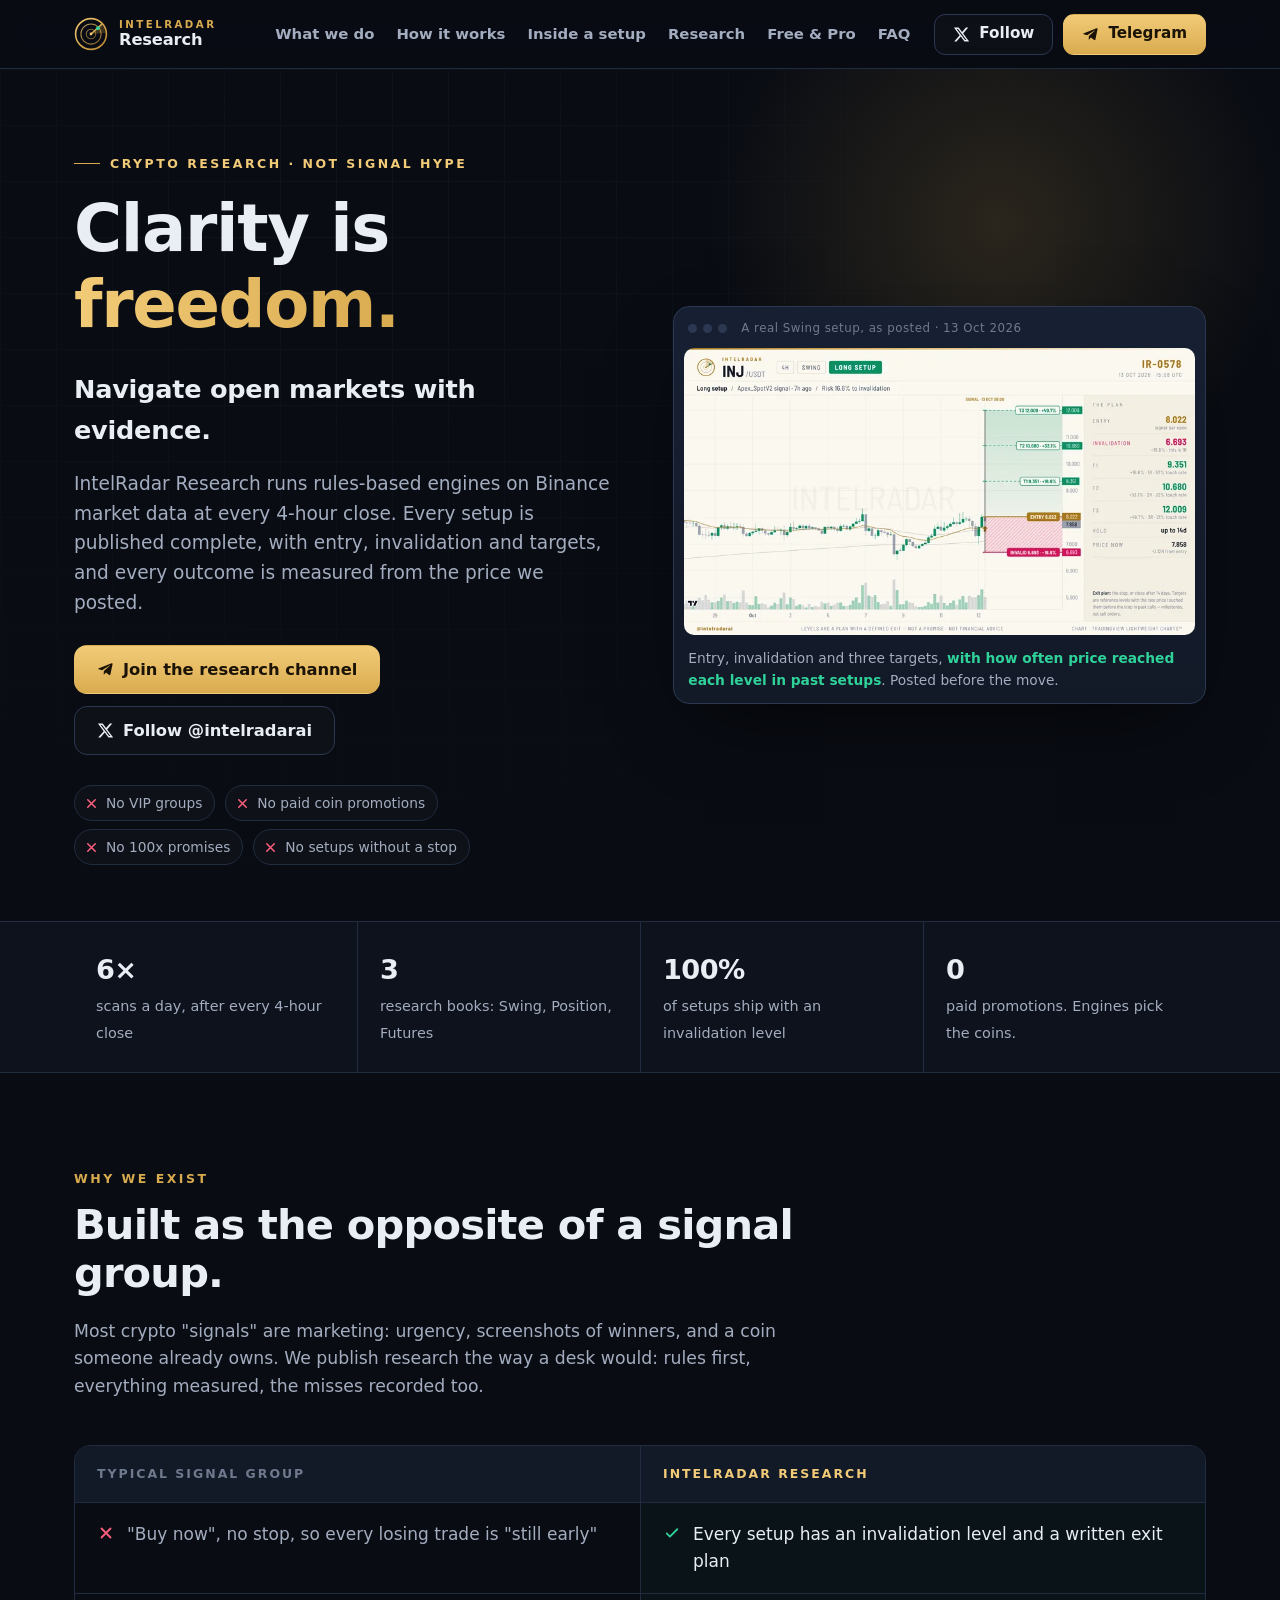
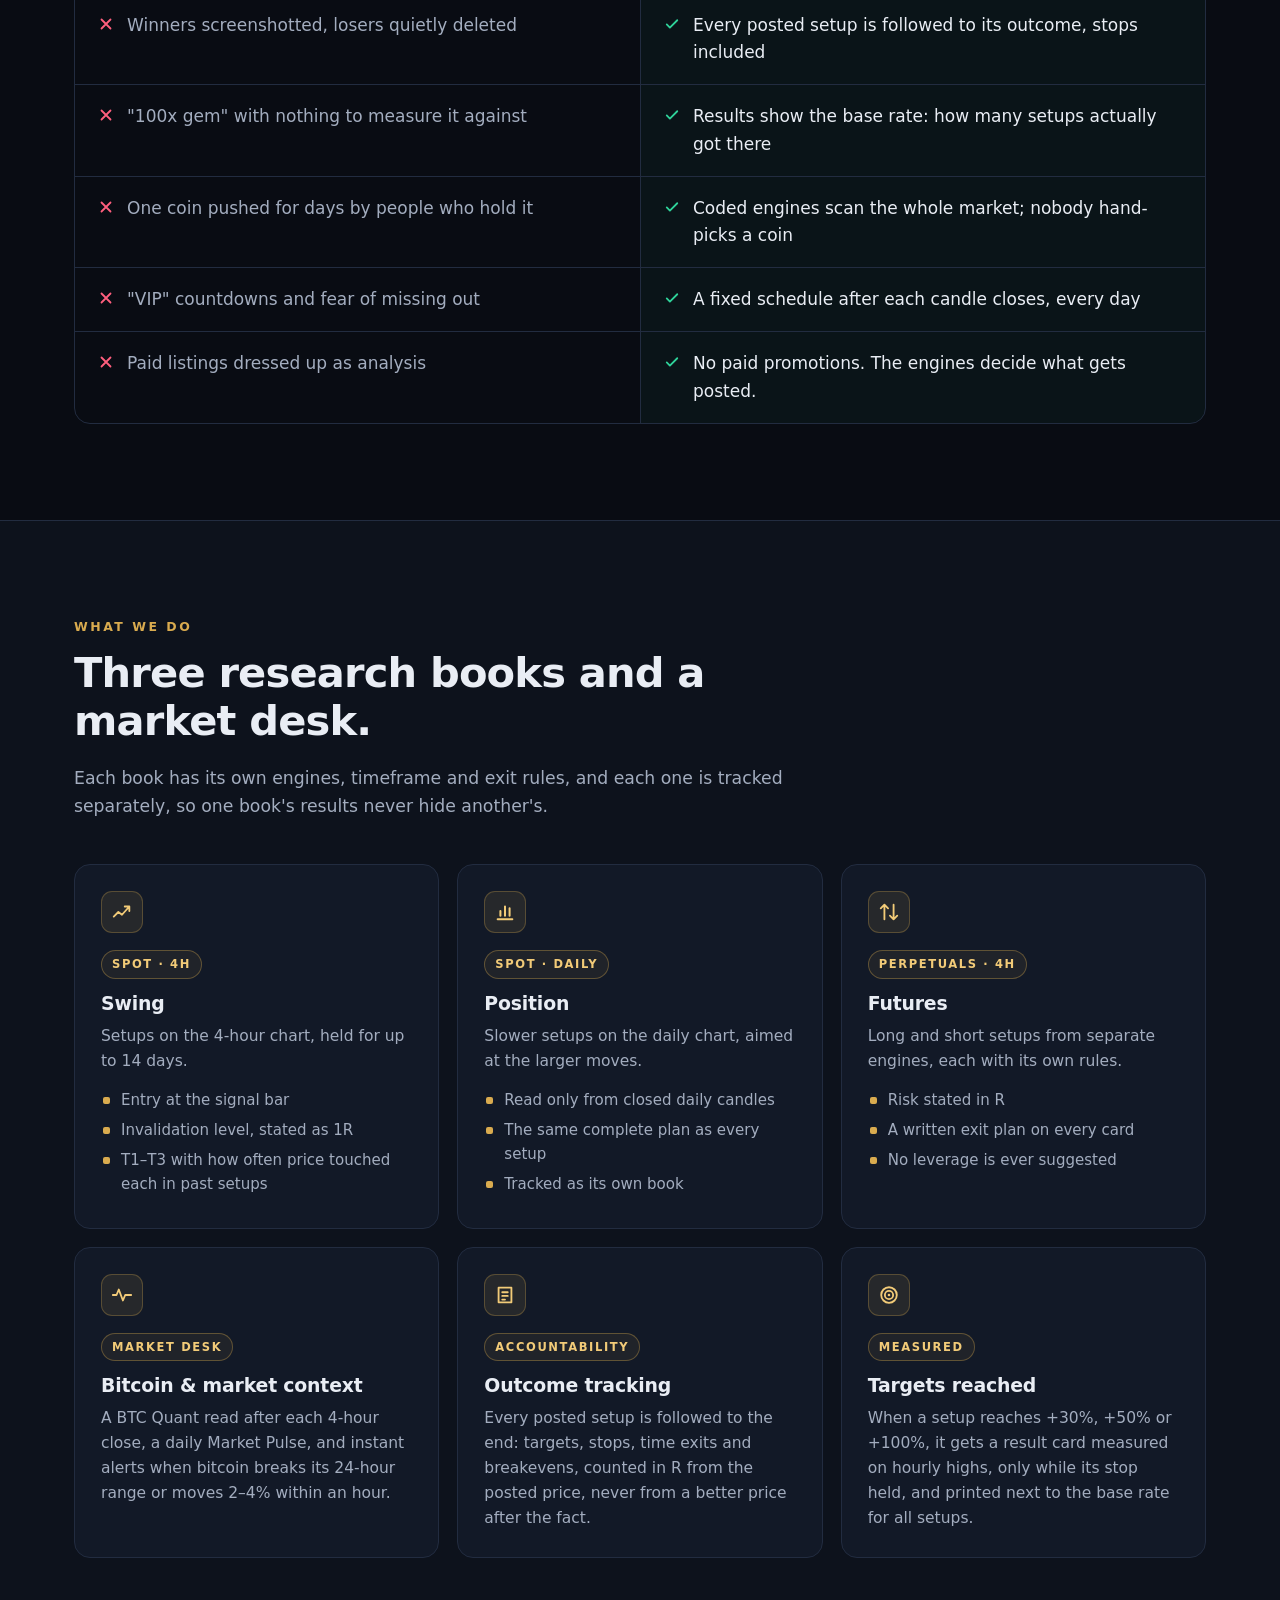
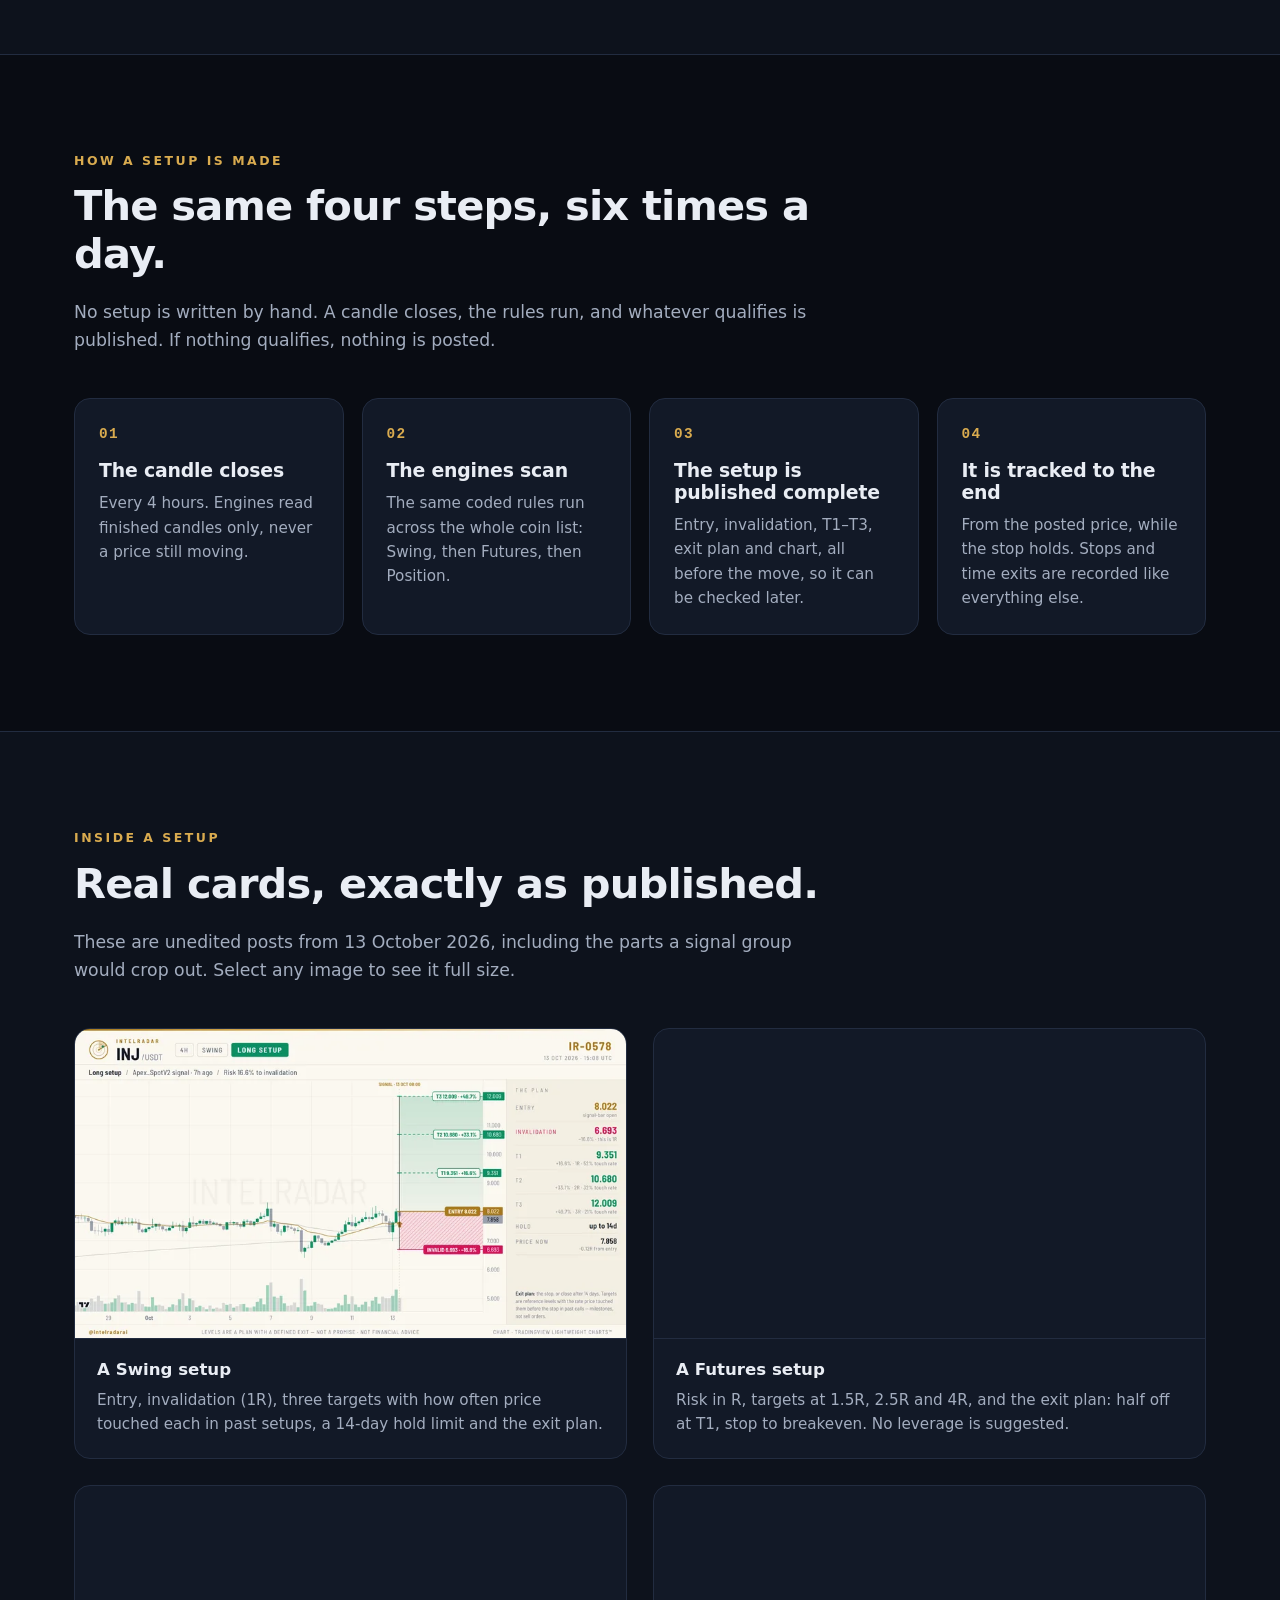
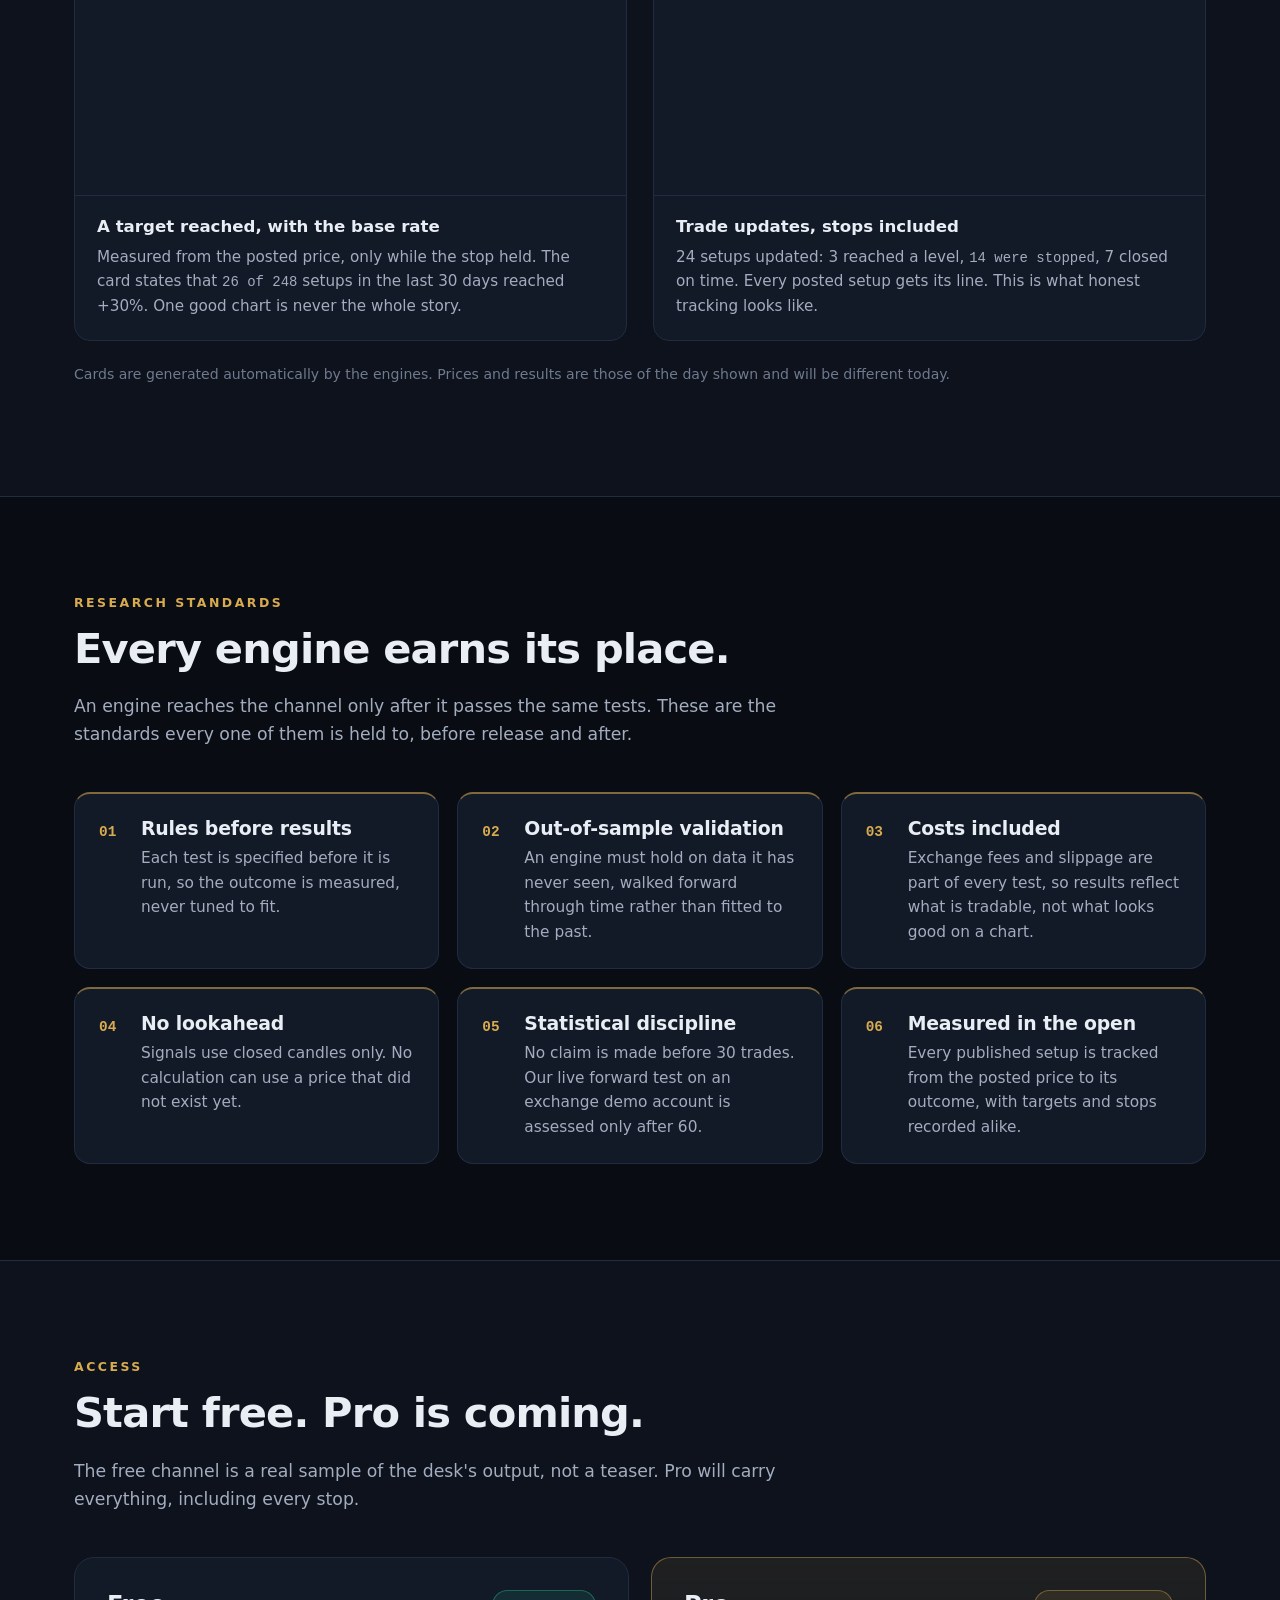
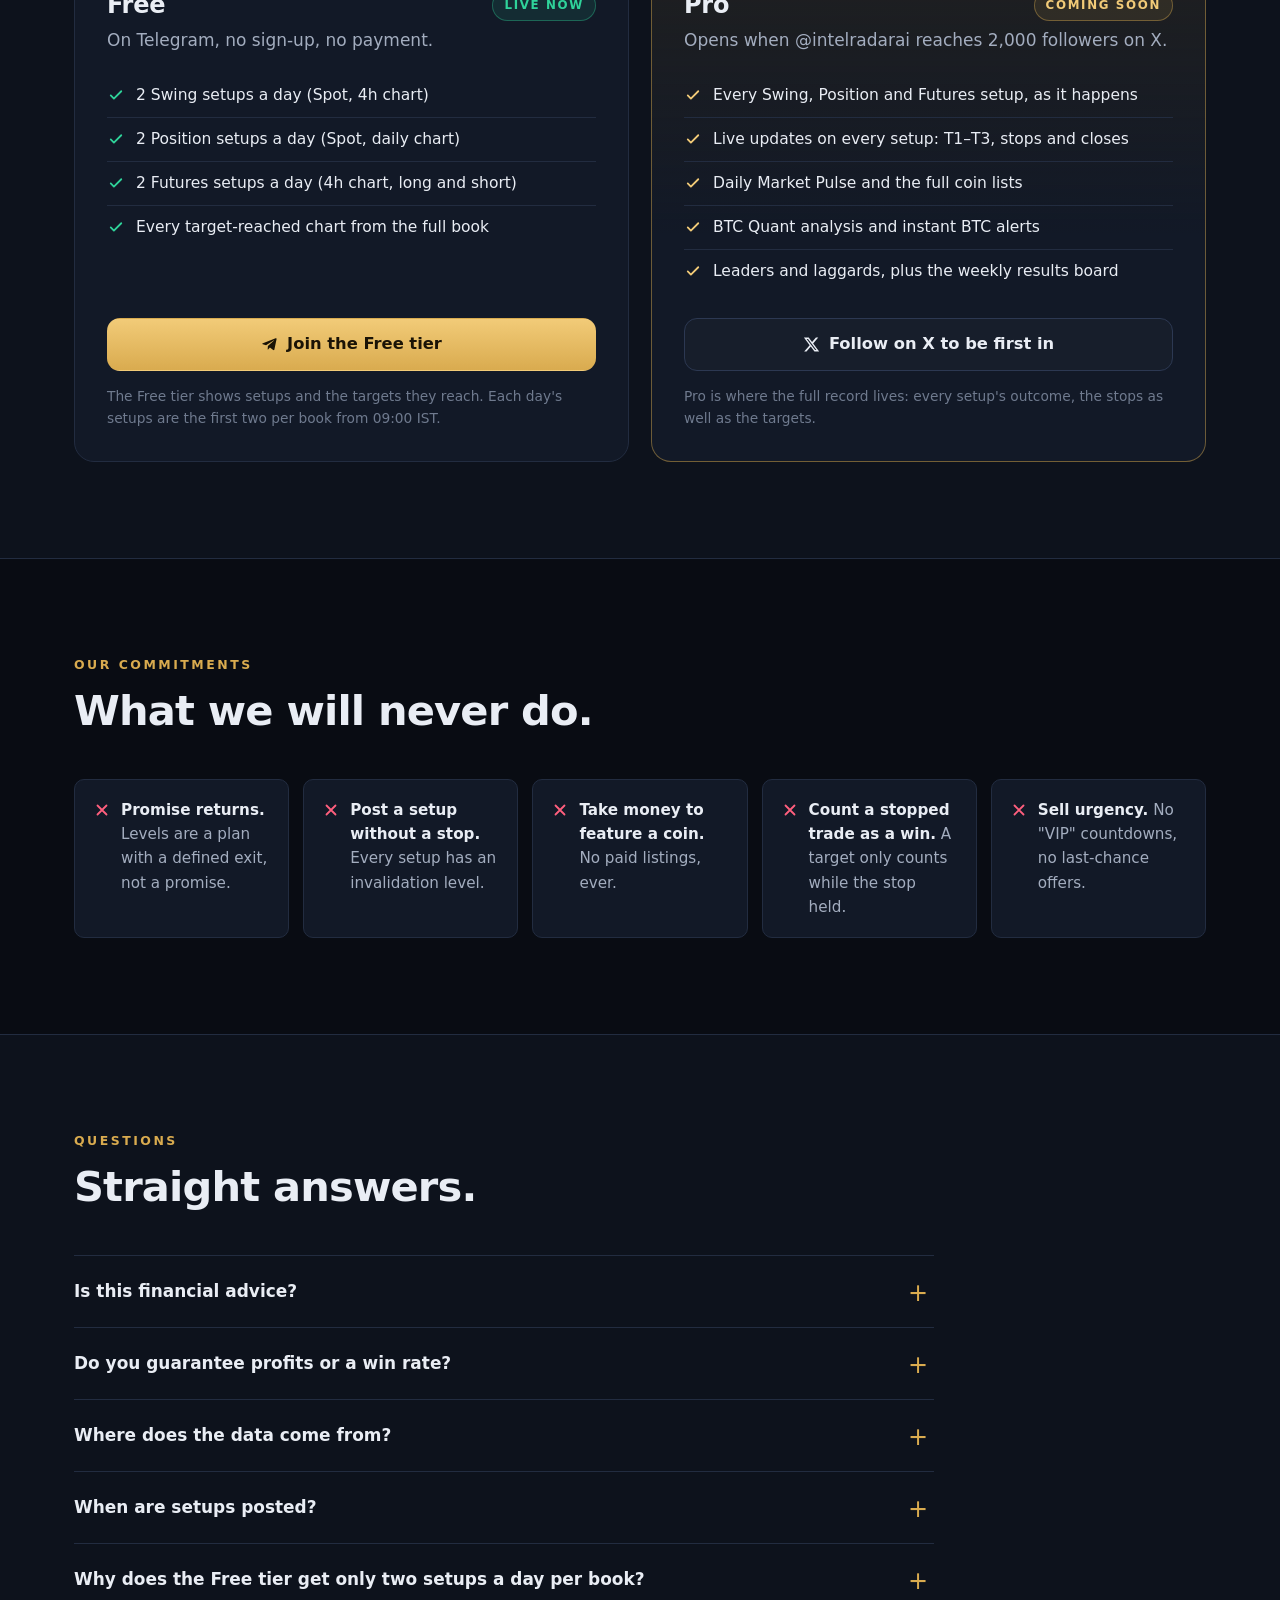
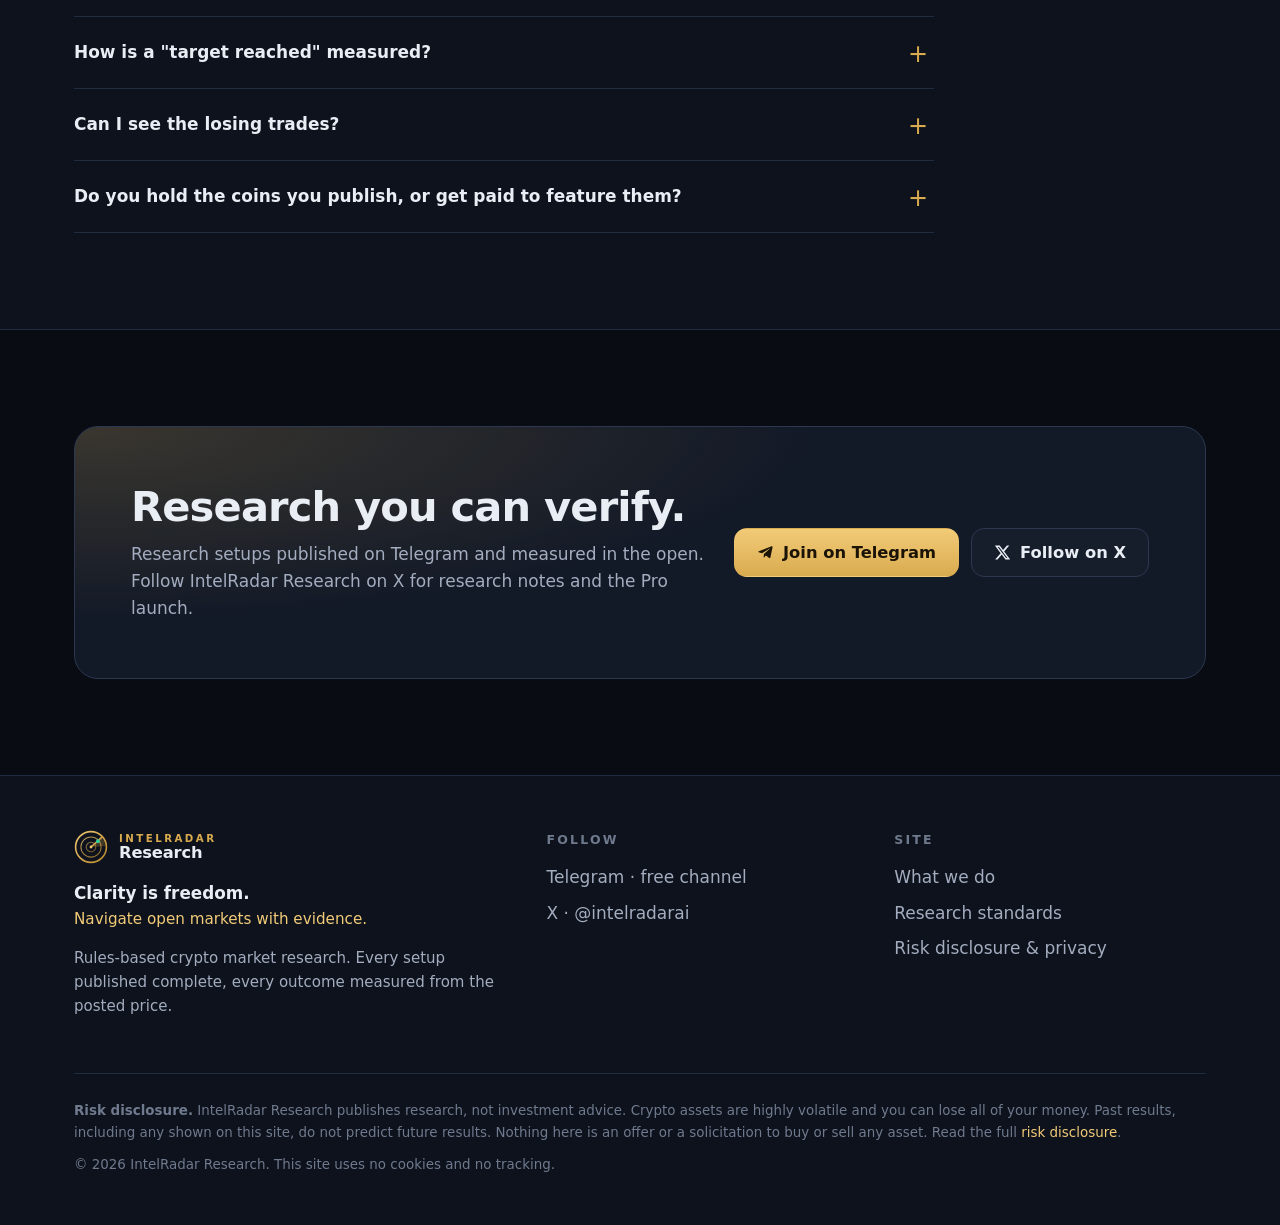
==== commit eeb0cf68: "Motto: Clarity is freedom. Navigate open markets with evidence. Hero headline + sub-line, page title" ====
--- a/index.html
+++ b/index.html
@@ -5,7 +5,7 @@
   <meta name="viewport" content="width=device-width, initial-scale=1">
   <meta http-equiv="Content-Security-Policy" content="default-src 'self'; img-src 'self' data:; style-src 'self'; script-src 'self'; font-src 'self'; connect-src 'none'; object-src 'none'; base-uri 'self'; form-action 'none'; upgrade-insecure-requests">
   <meta name="referrer" content="strict-origin-when-cross-origin">
-  <title>IntelRadar Research · Crypto research, not signal hype</title>
+  <title>IntelRadar Research · Clarity is freedom</title>
   <meta name="description" content="Rules-based crypto research. Engines scan Binance market data at every 4-hour close; every setup ships with entry, invalidation and targets, and every outcome is measured from the posted price. No VIP groups, no paid promotions, no promises.">
   <meta name="theme-color" content="#090c13">
   <link rel="icon" href="favicon.svg" type="image/svg+xml">
@@ -13,8 +13,8 @@
   <!-- Social previews (X, Telegram). These need a full URL: change it if the site address changes. -->
   <meta property="og:type" content="website">
   <meta property="og:site_name" content="IntelRadar Research">
-  <meta property="og:title" content="IntelRadar Research · Crypto research, not signal hype">
-  <meta property="og:description" content="Every setup with entry, invalidation and targets, measured from the posted price. Research setups published on Telegram. No VIP, no paid promotions, no promises.">
+  <meta property="og:title" content="IntelRadar Research · Clarity is freedom">
+  <meta property="og:description" content="Navigate open markets with evidence. Every setup with entry, invalidation and targets, measured from the posted price. Research setups published on Telegram. No VIP, no paid promotions, no promises.">
   <meta property="og:image" content="https://cypherbird.github.io/intelradar-research/assets/img/og-card.jpg">
   <meta property="og:image:width" content="1200">
   <meta property="og:image:height" content="630">
@@ -73,8 +73,9 @@
   <section class="hero" id="top">
     <div class="container hero-grid">
       <div>
-        <span class="eyebrow">Crypto market research</span>
-        <h1>Crypto research.<br><span class="accent">Not signal hype.</span></h1>
+        <span class="eyebrow">Crypto research · Not signal hype</span>
+        <h1>Clarity is <span class="accent">freedom.</span></h1>
+        <p class="motto-line">Navigate open markets with evidence.</p>
         <p class="lead">IntelRadar Research runs rules-based engines on Binance market data at every 4-hour close. Every setup is published complete, with entry, invalidation and targets, and every outcome is measured from the price we posted.</p>
         <div class="hero-actions">
           <a class="btn btn-primary btn-lg" href="https://t.me/intelradarai" target="_blank" rel="noopener noreferrer"><svg aria-hidden="true"><use href="#i-telegram"/></svg>Join the research channel</a>
@@ -364,6 +365,7 @@
     <div class="footer-grid">
       <div>
         <a class="brand" href="#top"><img src="assets/img/logo.svg" alt="" width="34" height="34"><span><small>IntelRadar</small>Research</span></a>
+        <p class="motto">Clarity is freedom.<span>Navigate open markets with evidence.</span></p>
         <p class="about">Rules-based crypto market research. Every setup published complete, every outcome measured from the posted price.</p>
       </div>
       <div>
--- a/assets/css/site.css
+++ b/assets/css/site.css
@@ -121,6 +121,9 @@
 .eyebrow { display: inline-flex; align-items: center; gap: 10px; color: var(--gold-2); font-size: .78rem; font-weight: 700; letter-spacing: .2em; text-transform: uppercase; margin-bottom: 18px; }
 .eyebrow::before { content: ""; width: 26px; height: 1px; background: var(--gold); }
 .hero h1 .accent { background: linear-gradient(90deg, var(--gold-2), var(--gold)); -webkit-background-clip: text; background-clip: text; color: transparent; }
+.motto-line { font-size: clamp(1.25rem, 2.2vw, 1.6rem); font-weight: 600; color: var(--text); letter-spacing: -.01em; margin: -6px 0 18px; }
+.site-footer .motto { margin: 16px 0 0; font-weight: 750; color: var(--text); font-size: 1.05rem; }
+.site-footer .motto span { display: block; font-weight: 500; color: var(--gold-2); font-size: .95rem; }
 .lead { font-size: 1.16rem; color: var(--muted); max-width: 34em; }
 .hero-actions { display: flex; flex-wrap: wrap; gap: 12px; margin: 28px 0 30px; }
 .nots { display: flex; flex-wrap: wrap; gap: 8px 10px; list-style: none; padding: 0; margin: 0; }
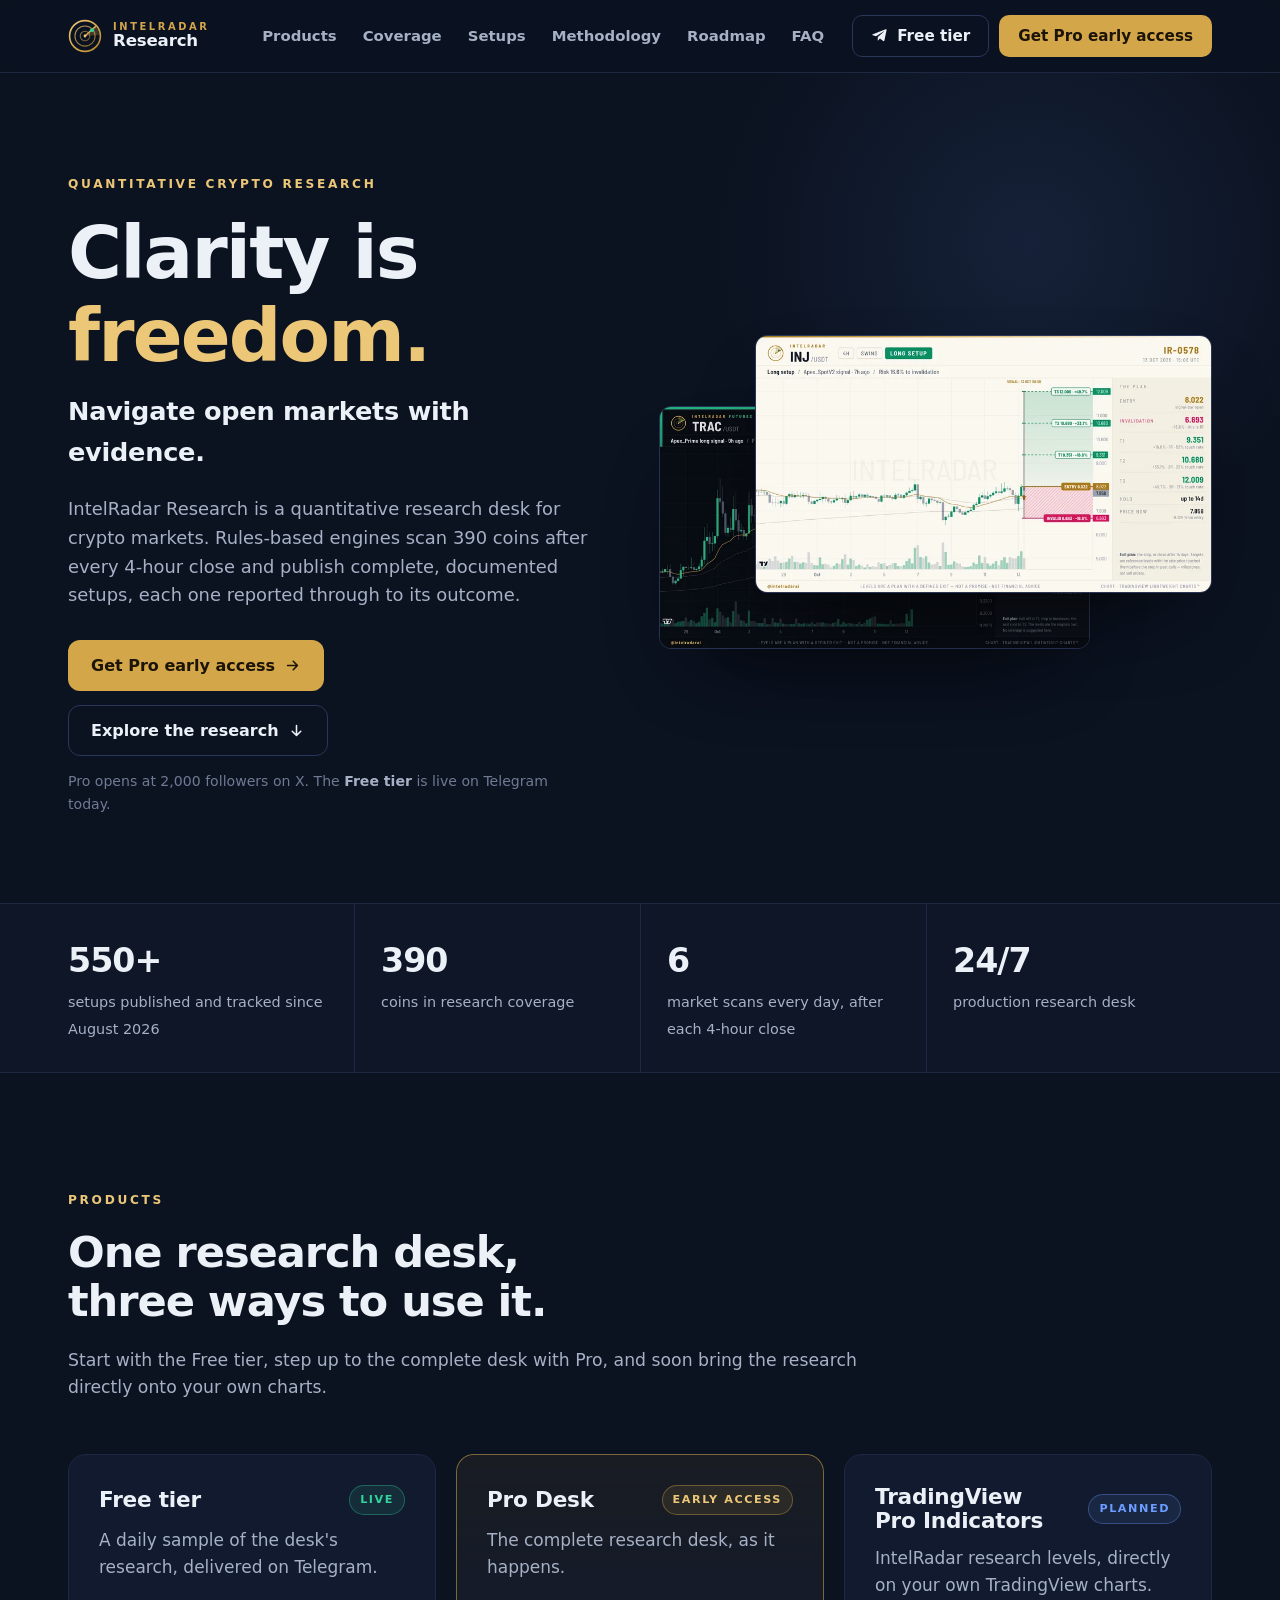
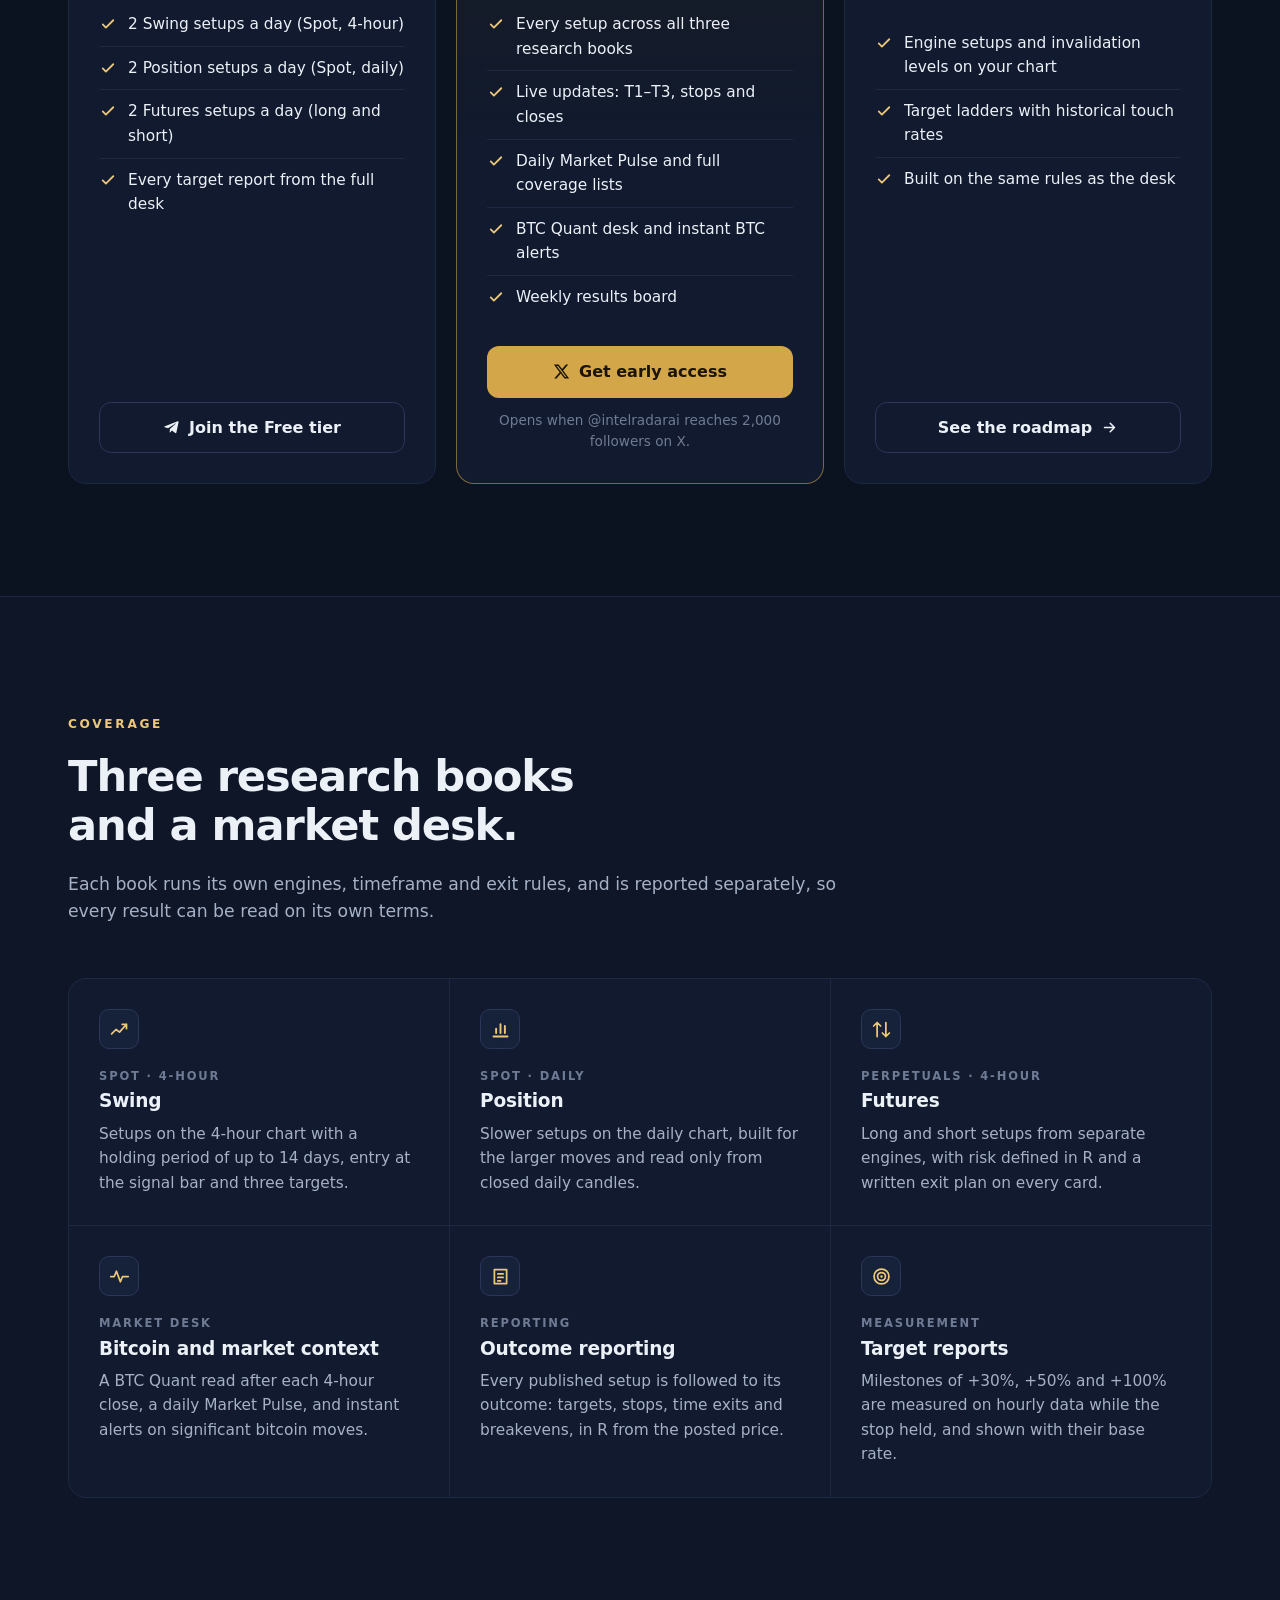
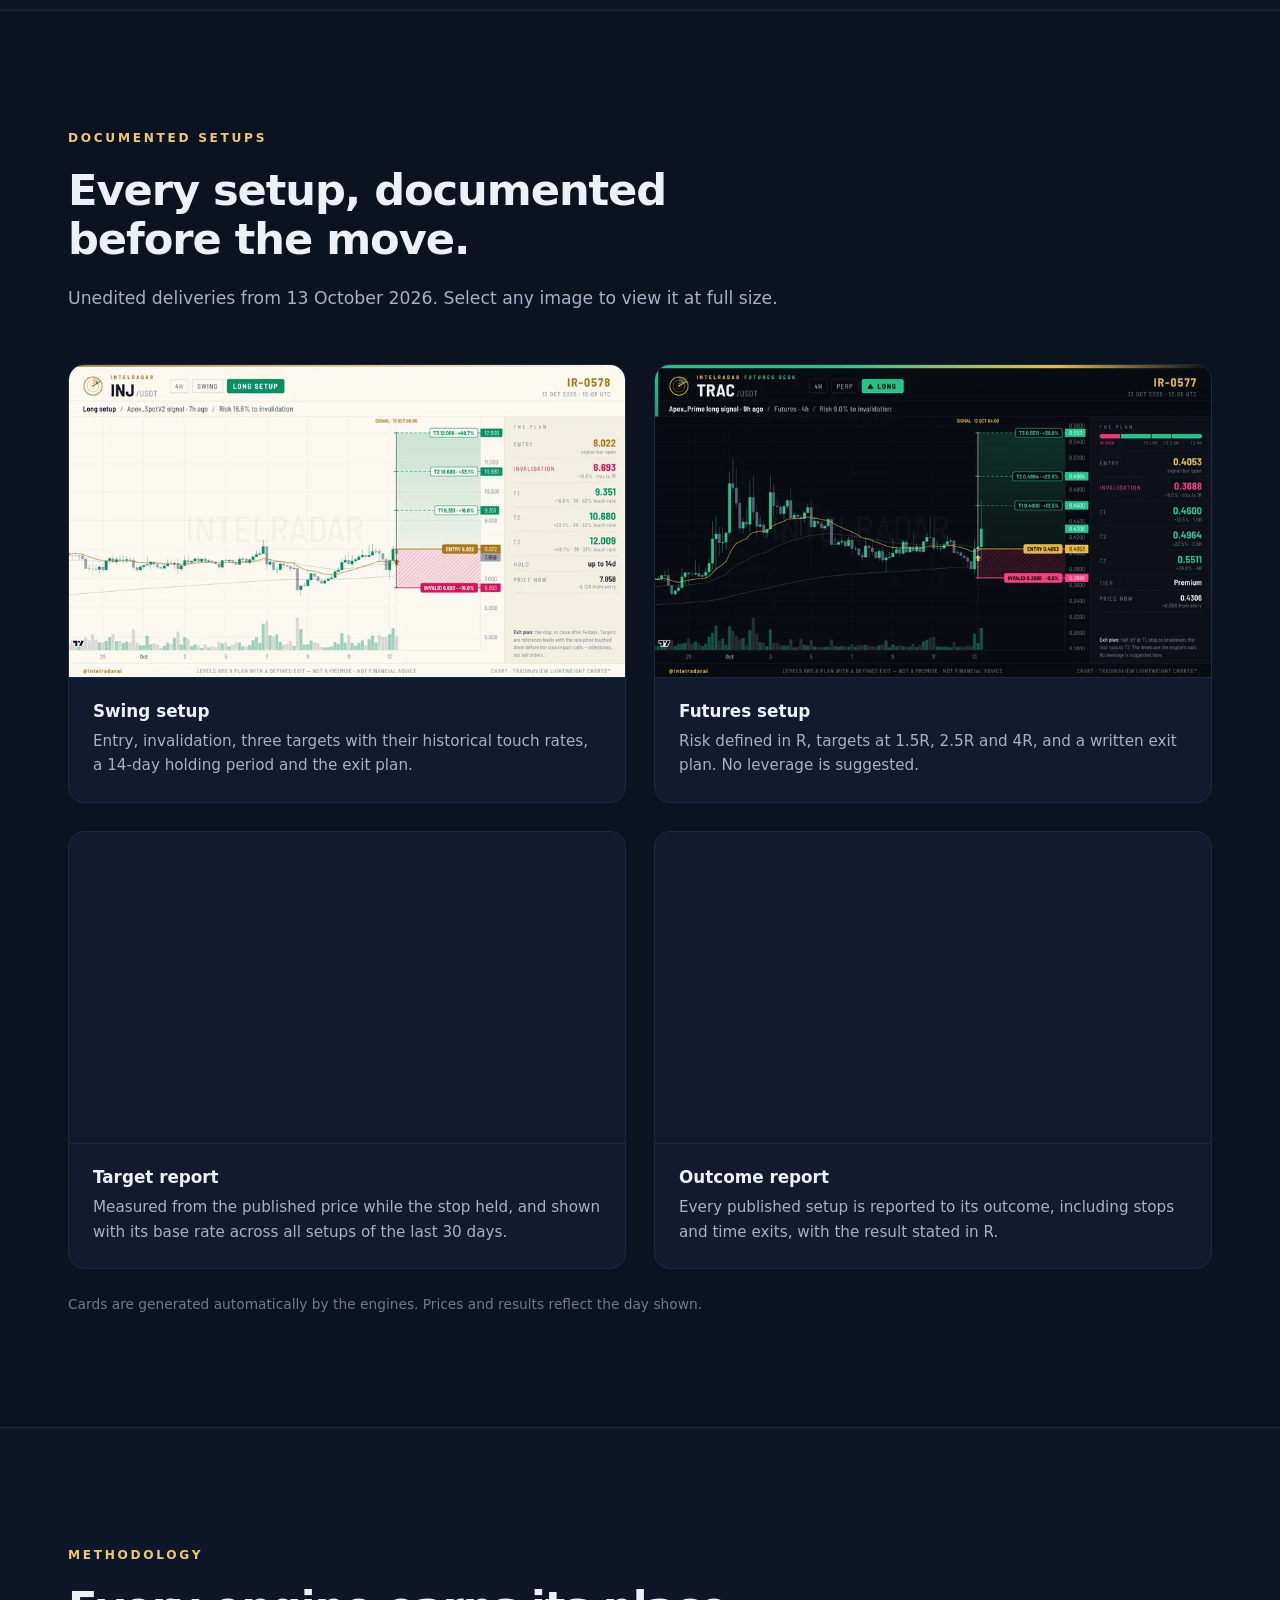
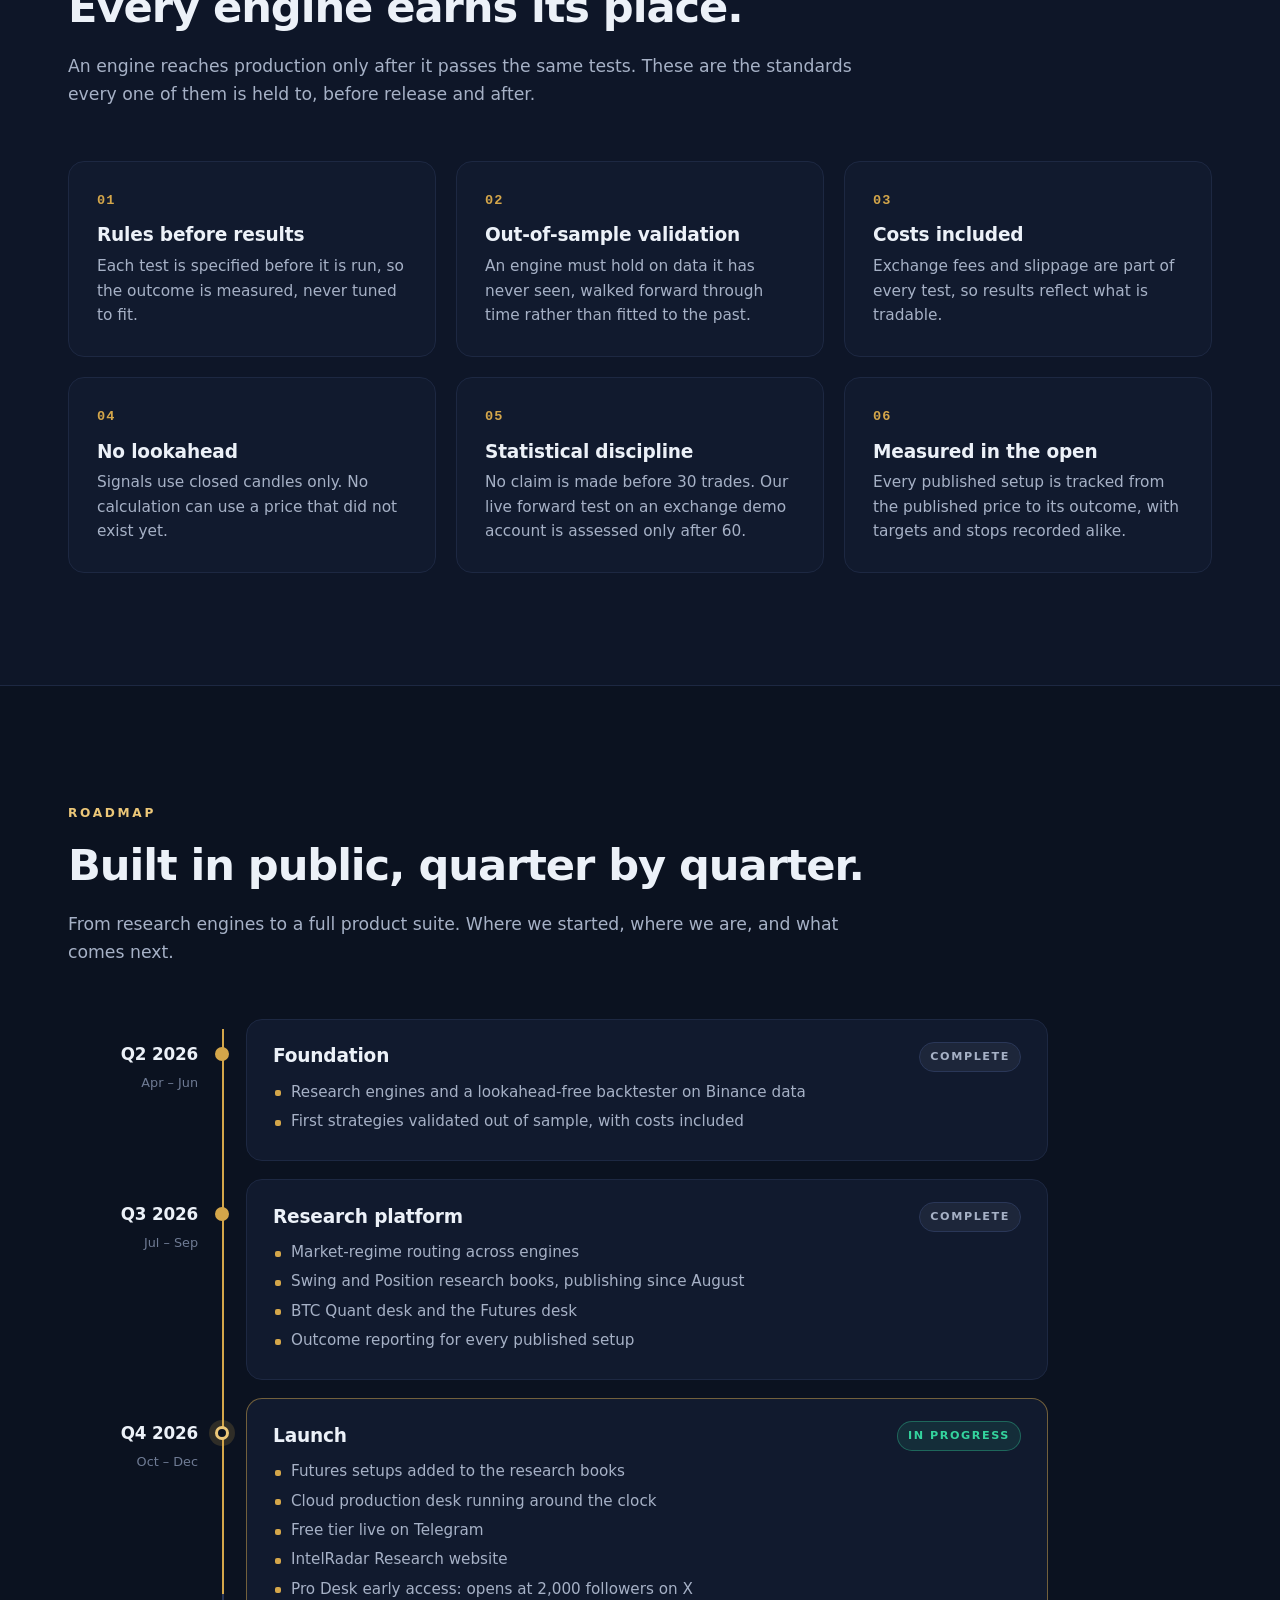
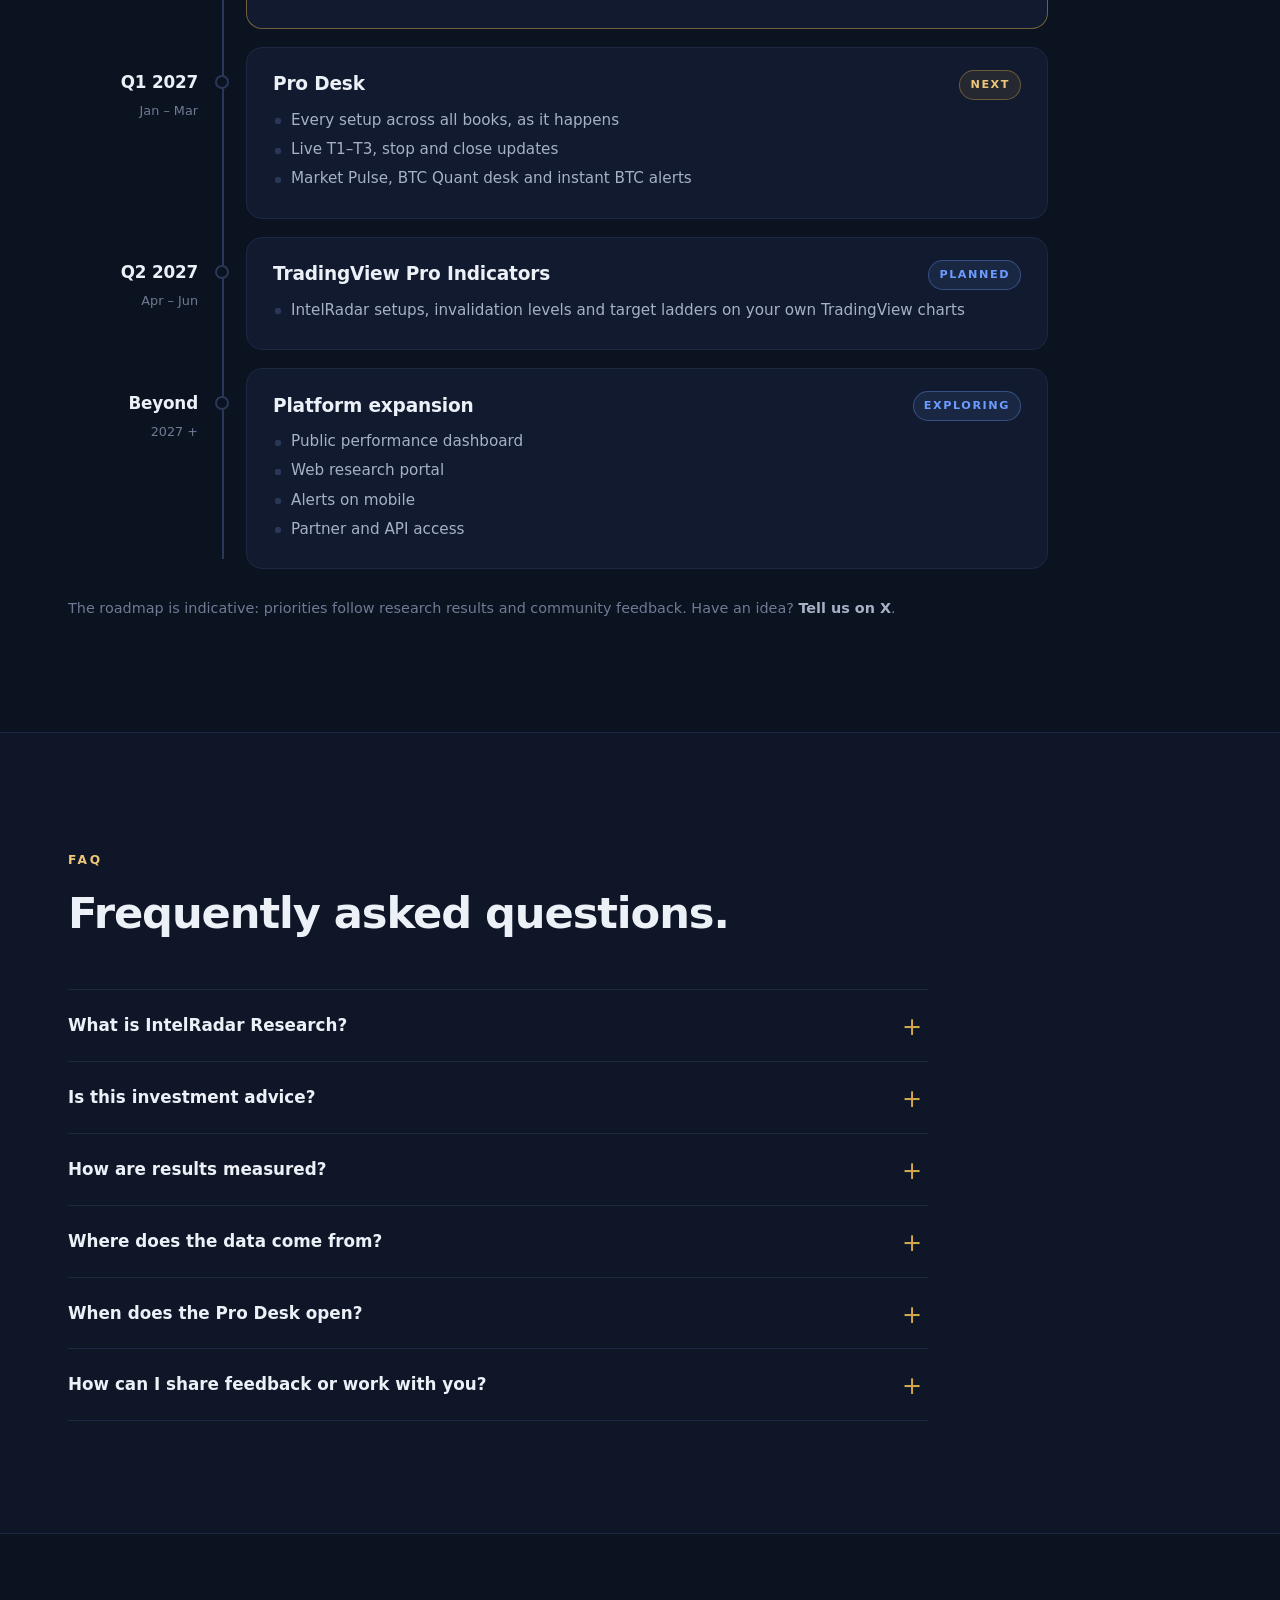
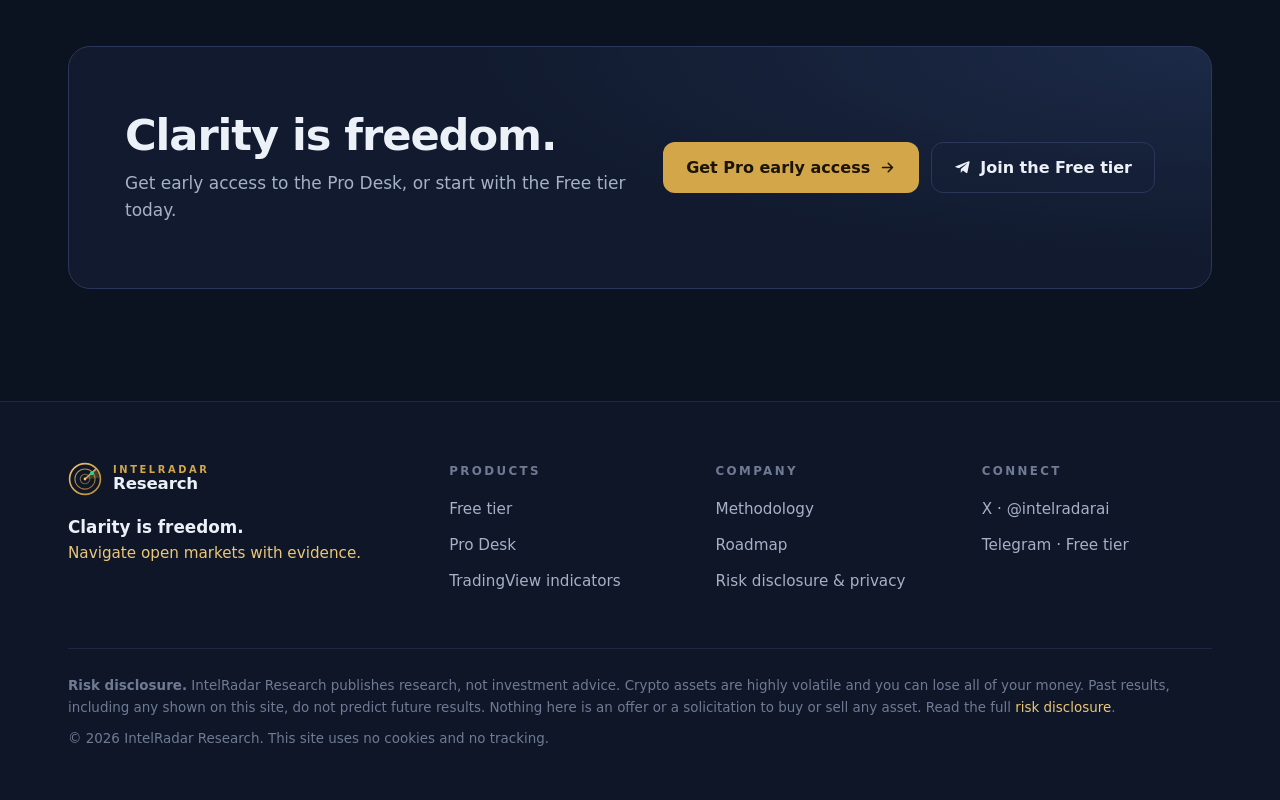
==== commit 1e6ea3e6: "Site v2: business-class redesign (deep navy), products, roadmap - Positioning: quantitative crypto r" ====
--- a/index.html
+++ b/index.html
@@ -6,15 +6,15 @@
   <meta http-equiv="Content-Security-Policy" content="default-src 'self'; img-src 'self' data:; style-src 'self'; script-src 'self'; font-src 'self'; connect-src 'none'; object-src 'none'; base-uri 'self'; form-action 'none'; upgrade-insecure-requests">
   <meta name="referrer" content="strict-origin-when-cross-origin">
   <title>IntelRadar Research · Clarity is freedom</title>
-  <meta name="description" content="Rules-based crypto research. Engines scan Binance market data at every 4-hour close; every setup ships with entry, invalidation and targets, and every outcome is measured from the posted price. No VIP groups, no paid promotions, no promises.">
-  <meta name="theme-color" content="#090c13">
+  <meta name="description" content="IntelRadar Research is a quantitative research desk for crypto markets. Rules-based engines scan 390 coins after every 4-hour close and publish complete, documented setups, each reported through to its outcome.">
+  <meta name="theme-color" content="#0b1220">
   <link rel="icon" href="favicon.svg" type="image/svg+xml">
   <link rel="stylesheet" href="assets/css/site.css">
   <!-- Social previews (X, Telegram). These need a full URL: change it if the site address changes. -->
   <meta property="og:type" content="website">
   <meta property="og:site_name" content="IntelRadar Research">
   <meta property="og:title" content="IntelRadar Research · Clarity is freedom">
-  <meta property="og:description" content="Navigate open markets with evidence. Every setup with entry, invalidation and targets, measured from the posted price. Research setups published on Telegram. No VIP, no paid promotions, no promises.">
+  <meta property="og:description" content="Navigate open markets with evidence. Quantitative crypto research: complete, documented setups, each reported through to its outcome.">
   <meta property="og:image" content="https://cypherbird.github.io/intelradar-research/assets/img/og-card.jpg">
   <meta property="og:image:width" content="1200">
   <meta property="og:image:height" content="630">
@@ -22,18 +22,18 @@
   <meta name="twitter:site" content="@intelradarai">
   <meta name="twitter:image" content="https://cypherbird.github.io/intelradar-research/assets/img/og-card.jpg">
   <script type="application/ld+json">
-  {"@context": "https://schema.org", "@type": "Organization", "name": "IntelRadar Research",
-   "description": "Rules-based crypto market research.", "sameAs": ["https://x.com/intelradarai", "https://t.me/intelradarai"]}
+  {"@context": "https://schema.org", "@type": "Organization", "name": "IntelRadar Research", "slogan": "Clarity is freedom.",
+   "description": "Quantitative crypto market research.", "sameAs": ["https://x.com/intelradarai", "https://t.me/intelradarai"]}
   </script>
   <script src="assets/js/site.js" defer></script>
 </head>
 <body>
 <svg width="0" height="0" class="sprite" aria-hidden="true" focusable="false">
-  <symbol id="i-x" viewBox="0 0 24 24"><path d="M6 6l12 12M18 6L6 18" fill="none" stroke="currentColor" stroke-width="2.4" stroke-linecap="round"/></symbol>
   <symbol id="i-check" viewBox="0 0 24 24"><path d="M5 12.5l4.2 4.2L19 7" fill="none" stroke="currentColor" stroke-width="2.4" stroke-linecap="round" stroke-linejoin="round"/></symbol>
   <symbol id="i-telegram" viewBox="0 0 24 24"><path fill="currentColor" d="M21.94 4.66 18.9 19.01c-.23 1.01-.83 1.26-1.68.79l-4.64-3.42-2.24 2.16c-.25.25-.46.46-.94.46l.33-4.74 8.63-7.8c.38-.33-.08-.52-.58-.19L7.1 13.03l-4.6-1.44c-1-.31-1.02-1 .21-1.48L20.66 3.2c.83-.31 1.56.19 1.28 1.46z"/></symbol>
   <symbol id="i-xlogo" viewBox="0 0 24 24"><path fill="currentColor" d="M18.24 2.25h3.31l-7.23 8.26 8.5 11.24h-6.65l-5.21-6.82-5.97 6.82H1.68l7.73-8.84L1.25 2.25H8.08l4.71 6.23zm-1.16 17.52h1.83L7.08 4.13H5.12z"/></symbol>
   <symbol id="i-arrow" viewBox="0 0 24 24"><path d="M5 12h14M13 6l6 6-6 6" fill="none" stroke="currentColor" stroke-width="2.2" stroke-linecap="round" stroke-linejoin="round"/></symbol>
+  <symbol id="i-down" viewBox="0 0 24 24"><path d="M12 5v14M6 13l6 6 6-6" fill="none" stroke="currentColor" stroke-width="2.2" stroke-linecap="round" stroke-linejoin="round"/></symbol>
   <symbol id="i-swing" viewBox="0 0 24 24"><path d="M3 17l5-5 4 3 8-9M15 6h5v5" fill="none" stroke="currentColor" stroke-width="2" stroke-linecap="round" stroke-linejoin="round"/></symbol>
   <symbol id="i-position" viewBox="0 0 24 24"><path d="M4 20h16M7 16v-5M12 16V6M17 16v-8" fill="none" stroke="currentColor" stroke-width="2.2" stroke-linecap="round"/></symbol>
   <symbol id="i-futures" viewBox="0 0 24 24"><path d="M7 20V4M3 8l4-4 4 4M17 4v16M13 16l4 4 4-4" fill="none" stroke="currentColor" stroke-width="2" stroke-linecap="round" stroke-linejoin="round"/></symbol>
@@ -52,16 +52,16 @@
       <span><small>IntelRadar</small>Research</span>
     </a>
     <ul class="nav-links">
-      <li><a href="#what">What we do</a></li>
-      <li><a href="#how">How it works</a></li>
-      <li><a href="#screens">Inside a setup</a></li>
-      <li><a href="#research">Research</a></li>
-      <li><a href="#access">Free &amp; Pro</a></li>
+      <li><a href="#products">Products</a></li>
+      <li><a href="#coverage">Coverage</a></li>
+      <li><a href="#setups">Setups</a></li>
+      <li><a href="#methodology">Methodology</a></li>
+      <li><a href="#roadmap">Roadmap</a></li>
       <li><a href="#faq">FAQ</a></li>
     </ul>
     <div class="nav-cta">
-      <a class="btn btn-ghost" href="https://x.com/intelradarai" target="_blank" rel="noopener noreferrer"><svg aria-hidden="true"><use href="#i-xlogo"/></svg>Follow</a>
-      <a class="btn btn-primary" href="https://t.me/intelradarai" target="_blank" rel="noopener noreferrer"><svg aria-hidden="true"><use href="#i-telegram"/></svg>Telegram</a>
+      <a class="btn btn-ghost" href="https://t.me/intelradarai" target="_blank" rel="noopener noreferrer"><svg aria-hidden="true"><use href="#i-telegram"/></svg>Free tier</a>
+      <a class="btn btn-primary" href="https://x.com/intelradarai" target="_blank" rel="noopener noreferrer">Get Pro early access</a>
     </div>
     <button class="menu-btn" type="button" aria-label="Open menu" aria-expanded="false"><svg aria-hidden="true"><use href="#i-menu"/></svg></button>
   </nav>
@@ -73,286 +73,226 @@
   <section class="hero" id="top">
     <div class="container hero-grid">
       <div>
-        <span class="eyebrow">Crypto research · Not signal hype</span>
+        <span class="eyebrow">Quantitative crypto research</span>
         <h1>Clarity is <span class="accent">freedom.</span></h1>
         <p class="motto-line">Navigate open markets with evidence.</p>
-        <p class="lead">IntelRadar Research runs rules-based engines on Binance market data at every 4-hour close. Every setup is published complete, with entry, invalidation and targets, and every outcome is measured from the price we posted.</p>
+        <p class="lead">IntelRadar Research is a quantitative research desk for crypto markets. Rules-based engines scan 390 coins after every 4-hour close and publish complete, documented setups, each one reported through to its outcome.</p>
         <div class="hero-actions">
-          <a class="btn btn-primary btn-lg" href="https://t.me/intelradarai" target="_blank" rel="noopener noreferrer"><svg aria-hidden="true"><use href="#i-telegram"/></svg>Join the research channel</a>
-          <a class="btn btn-ghost btn-lg" href="https://x.com/intelradarai" target="_blank" rel="noopener noreferrer"><svg aria-hidden="true"><use href="#i-xlogo"/></svg>Follow @intelradarai</a>
-        </div>
-        <ul class="nots" aria-label="What we are not">
-          <li><svg aria-hidden="true"><use href="#i-x"/></svg>No VIP groups</li>
-          <li><svg aria-hidden="true"><use href="#i-x"/></svg>No paid coin promotions</li>
-          <li><svg aria-hidden="true"><use href="#i-x"/></svg>No 100x promises</li>
-          <li><svg aria-hidden="true"><use href="#i-x"/></svg>No setups without a stop</li>
-        </ul>
-      </div>
-      <div class="frame">
-        <div class="frame-bar" aria-hidden="true"><i></i><i></i><i></i><span>A real Swing setup, as posted · 13 Oct 2026</span></div>
-        <img src="assets/img/call-swing-800.webp" srcset="assets/img/call-swing-800.webp 800w, assets/img/call-swing-1600.webp 1600w" sizes="(max-width: 980px) 94vw, 560px" width="1600" height="900" fetchpriority="high" alt="IntelRadar Swing setup for INJ/USDT on the 4-hour chart: entry 8.022, invalidation 6.693, targets T1 9.351, T2 10.680 and T3 12.009 with the rate price touched each level in past setups.">
-        <p class="frame-tag">Entry, invalidation and three targets, <b>with how often price reached each level in past setups</b>. Posted before the move.</p>
-      </div>
-    </div>
-  </section>
-
-  <!-- FACTS -->
-  <section class="facts" aria-label="How the desk runs">
-    <div class="container facts-grid">
-      <div class="fact"><strong>6×</strong><span>scans a day, after every 4-hour close</span></div>
-      <div class="fact"><strong>3</strong><span>research books: Swing, Position, Futures</span></div>
-      <div class="fact"><strong>100%</strong><span>of setups ship with an invalidation level</span></div>
-      <div class="fact"><strong>0</strong><span>paid promotions. Engines pick the coins.</span></div>
-    </div>
-  </section>
-
-  <!-- DIFFERENCE -->
-  <section class="section" id="different">
-    <div class="container">
-      <div class="section-head">
-        <span class="kicker">Why we exist</span>
-        <h2>Built as the opposite of a signal group.</h2>
-        <p>Most crypto "signals" are marketing: urgency, screenshots of winners, and a coin someone already owns. We publish research the way a desk would: rules first, everything measured, the misses recorded too.</p>
-      </div>
-      <div class="compare" role="table" aria-label="Typical signal groups compared with IntelRadar Research">
-        <div class="compare-row compare-head" role="row"><div role="columnheader">Typical signal group</div><div role="columnheader">IntelRadar Research</div></div>
-        <div class="compare-row" role="row">
-          <div class="bad" role="cell"><svg aria-hidden="true"><use href="#i-x"/></svg>"Buy now", no stop, so every losing trade is "still early"</div>
-          <div class="good" role="cell"><svg aria-hidden="true"><use href="#i-check"/></svg>Every setup has an invalidation level and a written exit plan</div>
-        </div>
-        <div class="compare-row" role="row">
-          <div class="bad" role="cell"><svg aria-hidden="true"><use href="#i-x"/></svg>Winners screenshotted, losers quietly deleted</div>
-          <div class="good" role="cell"><svg aria-hidden="true"><use href="#i-check"/></svg>Every posted setup is followed to its outcome, stops included</div>
-        </div>
-        <div class="compare-row" role="row">
-          <div class="bad" role="cell"><svg aria-hidden="true"><use href="#i-x"/></svg>"100x gem" with nothing to measure it against</div>
-          <div class="good" role="cell"><svg aria-hidden="true"><use href="#i-check"/></svg>Results show the base rate: how many setups actually got there</div>
-        </div>
-        <div class="compare-row" role="row">
-          <div class="bad" role="cell"><svg aria-hidden="true"><use href="#i-x"/></svg>One coin pushed for days by people who hold it</div>
-          <div class="good" role="cell"><svg aria-hidden="true"><use href="#i-check"/></svg>Coded engines scan the whole market; nobody hand-picks a coin</div>
-        </div>
-        <div class="compare-row" role="row">
-          <div class="bad" role="cell"><svg aria-hidden="true"><use href="#i-x"/></svg>"VIP" countdowns and fear of missing out</div>
-          <div class="good" role="cell"><svg aria-hidden="true"><use href="#i-check"/></svg>A fixed schedule after each candle closes, every day</div>
-        </div>
-        <div class="compare-row" role="row">
-          <div class="bad" role="cell"><svg aria-hidden="true"><use href="#i-x"/></svg>Paid listings dressed up as analysis</div>
-          <div class="good" role="cell"><svg aria-hidden="true"><use href="#i-check"/></svg>No paid promotions. The engines decide what gets posted.</div>
-        </div>
-      </div>
-    </div>
-  </section>
-
-  <!-- WHAT WE DO -->
-  <section class="section alt" id="what">
-    <div class="container">
-      <div class="section-head">
-        <span class="kicker">What we do</span>
+          <a class="btn btn-primary btn-lg" href="https://x.com/intelradarai" target="_blank" rel="noopener noreferrer">Get Pro early access<svg aria-hidden="true"><use href="#i-arrow"/></svg></a>
+          <a class="btn btn-ghost btn-lg" href="#products">Explore the research<svg aria-hidden="true"><use href="#i-down"/></svg></a>
+        </div>
+        <p class="hero-note">Pro opens at 2,000 followers on X. The <a href="https://t.me/intelradarai" target="_blank" rel="noopener noreferrer">Free tier</a> is live on Telegram today.</p>
+      </div>
+      <figure class="stack">
+        <img class="card-img back" src="assets/img/call-futures-800.webp" width="1600" height="900" alt="" aria-hidden="true">
+        <img class="card-img front" src="assets/img/call-swing-800.webp" srcset="assets/img/call-swing-800.webp 800w, assets/img/call-swing-1600.webp 1600w" sizes="(max-width: 1040px) 94vw, 560px" width="1600" height="900" fetchpriority="high" alt="IntelRadar Swing setup for INJ/USDT on the 4-hour chart, with entry, invalidation, three targets and their historical touch rates.">
+      </figure>
+    </div>
+  </section>
+
+  <!-- METRICS -->
+  <section class="metrics" aria-label="The desk in numbers">
+    <div class="container metrics-grid">
+      <div class="metric"><strong>550+</strong><span>setups published and tracked since August 2026</span></div>
+      <div class="metric"><strong>390</strong><span>coins in research coverage</span></div>
+      <div class="metric"><strong>6</strong><span>market scans every day, after each 4-hour close</span></div>
+      <div class="metric"><strong>24/7</strong><span>production research desk</span></div>
+    </div>
+  </section>
+
+  <!-- PRODUCTS -->
+  <section class="section" id="products">
+    <div class="container">
+      <div class="section-head">
+        <span class="kicker">Products</span>
+        <h2>One research desk, three ways to use it.</h2>
+        <p>Start with the Free tier, step up to the complete desk with Pro, and soon bring the research directly onto your own charts.</p>
+      </div>
+      <div class="products">
+        <article class="product">
+          <div class="product-top"><h3>Free tier</h3><span class="status live">Live</span></div>
+          <p class="summary">A daily sample of the desk's research, delivered on Telegram.</p>
+          <ul>
+            <li><svg aria-hidden="true"><use href="#i-check"/></svg>2 Swing setups a day (Spot, 4-hour)</li>
+            <li><svg aria-hidden="true"><use href="#i-check"/></svg>2 Position setups a day (Spot, daily)</li>
+            <li><svg aria-hidden="true"><use href="#i-check"/></svg>2 Futures setups a day (long and short)</li>
+            <li><svg aria-hidden="true"><use href="#i-check"/></svg>Every target report from the full desk</li>
+          </ul>
+          <a class="btn btn-ghost btn-lg" href="https://t.me/intelradarai" target="_blank" rel="noopener noreferrer"><svg aria-hidden="true"><use href="#i-telegram"/></svg>Join the Free tier</a>
+        </article>
+        <article class="product featured">
+          <div class="product-top"><h3>Pro Desk</h3><span class="status early">Early access</span></div>
+          <p class="summary">The complete research desk, as it happens.</p>
+          <ul>
+            <li><svg aria-hidden="true"><use href="#i-check"/></svg>Every setup across all three research books</li>
+            <li><svg aria-hidden="true"><use href="#i-check"/></svg>Live updates: T1–T3, stops and closes</li>
+            <li><svg aria-hidden="true"><use href="#i-check"/></svg>Daily Market Pulse and full coverage lists</li>
+            <li><svg aria-hidden="true"><use href="#i-check"/></svg>BTC Quant desk and instant BTC alerts</li>
+            <li><svg aria-hidden="true"><use href="#i-check"/></svg>Weekly results board</li>
+          </ul>
+          <a class="btn btn-primary btn-lg" href="https://x.com/intelradarai" target="_blank" rel="noopener noreferrer"><svg aria-hidden="true"><use href="#i-xlogo"/></svg>Get early access</a>
+          <p class="fine">Opens when @intelradarai reaches 2,000 followers on X.</p>
+        </article>
+        <article class="product">
+          <div class="product-top"><h3>TradingView Pro Indicators</h3><span class="status planned">Planned</span></div>
+          <p class="summary">IntelRadar research levels, directly on your own TradingView charts.</p>
+          <ul>
+            <li><svg aria-hidden="true"><use href="#i-check"/></svg>Engine setups and invalidation levels on your chart</li>
+            <li><svg aria-hidden="true"><use href="#i-check"/></svg>Target ladders with historical touch rates</li>
+            <li><svg aria-hidden="true"><use href="#i-check"/></svg>Built on the same rules as the desk</li>
+          </ul>
+          <a class="btn btn-ghost btn-lg" href="#roadmap">See the roadmap<svg aria-hidden="true"><use href="#i-arrow"/></svg></a>
+        </article>
+      </div>
+    </div>
+  </section>
+
+  <!-- COVERAGE -->
+  <section class="section alt" id="coverage">
+    <div class="container">
+      <div class="section-head">
+        <span class="kicker">Coverage</span>
         <h2>Three research books and a market desk.</h2>
-        <p>Each book has its own engines, timeframe and exit rules, and each one is tracked separately, so one book's results never hide another's.</p>
-      </div>
-      <div class="grid-3">
-        <article class="card">
-          <div class="icon"><svg aria-hidden="true"><use href="#i-swing"/></svg></div>
-          <span class="tag">Spot · 4h</span>
-          <h3>Swing</h3>
-          <p>Setups on the 4-hour chart, held for up to 14 days.</p>
-          <ul><li>Entry at the signal bar</li><li>Invalidation level, stated as 1R</li><li>T1–T3 with how often price touched each in past setups</li></ul>
-        </article>
-        <article class="card">
-          <div class="icon"><svg aria-hidden="true"><use href="#i-position"/></svg></div>
-          <span class="tag">Spot · daily</span>
-          <h3>Position</h3>
-          <p>Slower setups on the daily chart, aimed at the larger moves.</p>
-          <ul><li>Read only from closed daily candles</li><li>The same complete plan as every setup</li><li>Tracked as its own book</li></ul>
-        </article>
-        <article class="card">
-          <div class="icon"><svg aria-hidden="true"><use href="#i-futures"/></svg></div>
-          <span class="tag">Perpetuals · 4h</span>
-          <h3>Futures</h3>
-          <p>Long and short setups from separate engines, each with its own rules.</p>
-          <ul><li>Risk stated in R</li><li>A written exit plan on every card</li><li>No leverage is ever suggested</li></ul>
-        </article>
-        <article class="card">
-          <div class="icon"><svg aria-hidden="true"><use href="#i-pulse"/></svg></div>
-          <span class="tag">Market desk</span>
-          <h3>Bitcoin &amp; market context</h3>
-          <p>A BTC Quant read after each 4-hour close, a daily Market Pulse, and instant alerts when bitcoin breaks its 24-hour range or moves 2–4% within an hour.</p>
-        </article>
-        <article class="card">
-          <div class="icon"><svg aria-hidden="true"><use href="#i-ledger"/></svg></div>
-          <span class="tag">Accountability</span>
-          <h3>Outcome tracking</h3>
-          <p>Every posted setup is followed to the end: targets, stops, time exits and breakevens, counted in R from the posted price, never from a better price after the fact.</p>
-        </article>
-        <article class="card">
-          <div class="icon"><svg aria-hidden="true"><use href="#i-target"/></svg></div>
-          <span class="tag">Measured</span>
-          <h3>Targets reached</h3>
-          <p>When a setup reaches +30%, +50% or +100%, it gets a result card measured on hourly highs, only while its stop held, and printed next to the base rate for all setups.</p>
-        </article>
-      </div>
-    </div>
-  </section>
-
-  <!-- HOW IT WORKS -->
-  <section class="section" id="how">
-    <div class="container">
-      <div class="section-head">
-        <span class="kicker">How a setup is made</span>
-        <h2>The same four steps, six times a day.</h2>
-        <p>No setup is written by hand. A candle closes, the rules run, and whatever qualifies is published. If nothing qualifies, nothing is posted.</p>
-      </div>
-      <div class="steps">
-        <div class="step"><h3>The candle closes</h3><p>Every 4 hours. Engines read finished candles only, never a price still moving.</p></div>
-        <div class="step"><h3>The engines scan</h3><p>The same coded rules run across the whole coin list: Swing, then Futures, then Position.</p></div>
-        <div class="step"><h3>The setup is published complete</h3><p>Entry, invalidation, T1–T3, exit plan and chart, all before the move, so it can be checked later.</p></div>
-        <div class="step"><h3>It is tracked to the end</h3><p>From the posted price, while the stop holds. Stops and time exits are recorded like everything else.</p></div>
-      </div>
-    </div>
-  </section>
-
-  <!-- SCREENSHOTS -->
-  <section class="section alt" id="screens">
-    <div class="container">
-      <div class="section-head">
-        <span class="kicker">Inside a setup</span>
-        <h2>Real cards, exactly as published.</h2>
-        <p>These are unedited posts from 13 October 2026, including the parts a signal group would crop out. Select any image to see it full size.</p>
+        <p>Each book runs its own engines, timeframe and exit rules, and is reported separately, so every result can be read on its own terms.</p>
+      </div>
+      <div class="tiles">
+        <article class="tile"><div class="icon"><svg aria-hidden="true"><use href="#i-swing"/></svg></div><span class="label">Spot · 4-hour</span><h3>Swing</h3><p>Setups on the 4-hour chart with a holding period of up to 14 days, entry at the signal bar and three targets.</p></article>
+        <article class="tile"><div class="icon"><svg aria-hidden="true"><use href="#i-position"/></svg></div><span class="label">Spot · daily</span><h3>Position</h3><p>Slower setups on the daily chart, built for the larger moves and read only from closed daily candles.</p></article>
+        <article class="tile"><div class="icon"><svg aria-hidden="true"><use href="#i-futures"/></svg></div><span class="label">Perpetuals · 4-hour</span><h3>Futures</h3><p>Long and short setups from separate engines, with risk defined in R and a written exit plan on every card.</p></article>
+        <article class="tile"><div class="icon"><svg aria-hidden="true"><use href="#i-pulse"/></svg></div><span class="label">Market desk</span><h3>Bitcoin and market context</h3><p>A BTC Quant read after each 4-hour close, a daily Market Pulse, and instant alerts on significant bitcoin moves.</p></article>
+        <article class="tile"><div class="icon"><svg aria-hidden="true"><use href="#i-ledger"/></svg></div><span class="label">Reporting</span><h3>Outcome reporting</h3><p>Every published setup is followed to its outcome: targets, stops, time exits and breakevens, in R from the posted price.</p></article>
+        <article class="tile"><div class="icon"><svg aria-hidden="true"><use href="#i-target"/></svg></div><span class="label">Measurement</span><h3>Target reports</h3><p>Milestones of +30%, +50% and +100% are measured on hourly data while the stop held, and shown with their base rate.</p></article>
+      </div>
+    </div>
+  </section>
+
+  <!-- SETUPS -->
+  <section class="section" id="setups">
+    <div class="container">
+      <div class="section-head">
+        <span class="kicker">Documented setups</span>
+        <h2>Every setup, documented before the move.</h2>
+        <p>Unedited deliveries from 13 October 2026. Select any image to view it at full size.</p>
       </div>
       <div class="gallery">
         <figure class="shot">
           <button type="button" data-full="assets/img/call-swing-1600.webp" data-caption="Swing setup: INJ/USDT, 4-hour chart, 13 Oct 2026.">
-            <img src="assets/img/call-swing-800.webp" srcset="assets/img/call-swing-800.webp 800w, assets/img/call-swing-1600.webp 1600w" sizes="(max-width: 820px) 94vw, 560px" width="1600" height="900" loading="lazy" decoding="async" alt="Swing setup card for INJ/USDT with entry, invalidation, three targets, touch rates, hold limit and exit plan.">
+            <img src="assets/img/call-swing-800.webp" srcset="assets/img/call-swing-800.webp 800w, assets/img/call-swing-1600.webp 1600w" sizes="(max-width: 860px) 94vw, 570px" width="1600" height="900" loading="lazy" decoding="async" alt="Swing setup card for INJ/USDT with entry, invalidation, three targets, touch rates, holding period and exit plan.">
           </button>
-          <figcaption><strong>A Swing setup</strong>Entry, invalidation (1R), three targets with how often price touched each in past setups, a 14-day hold limit and the exit plan.</figcaption>
+          <figcaption><strong>Swing setup</strong>Entry, invalidation, three targets with their historical touch rates, a 14-day holding period and the exit plan.</figcaption>
         </figure>
         <figure class="shot">
           <button type="button" data-full="assets/img/call-futures-1600.webp" data-caption="Futures setup: TRAC/USDT perpetual, 4-hour chart, 13 Oct 2026.">
-            <img src="assets/img/call-futures-800.webp" srcset="assets/img/call-futures-800.webp 800w, assets/img/call-futures-1600.webp 1600w" sizes="(max-width: 820px) 94vw, 560px" width="1600" height="900" loading="lazy" decoding="async" alt="Futures long setup card for TRAC/USDT with entry, invalidation, targets in R and exit plan.">
+            <img src="assets/img/call-futures-800.webp" srcset="assets/img/call-futures-800.webp 800w, assets/img/call-futures-1600.webp 1600w" sizes="(max-width: 860px) 94vw, 570px" width="1600" height="900" loading="lazy" decoding="async" alt="Futures long setup card for TRAC/USDT with entry, invalidation, targets in R and exit plan.">
           </button>
-          <figcaption><strong>A Futures setup</strong>Risk in R, targets at 1.5R, 2.5R and 4R, and the exit plan: half off at T1, stop to breakeven. No leverage is suggested.</figcaption>
+          <figcaption><strong>Futures setup</strong>Risk defined in R, targets at 1.5R, 2.5R and 4R, and a written exit plan. No leverage is suggested.</figcaption>
         </figure>
         <figure class="shot">
-          <button type="button" data-full="assets/img/target-reached-1600.webp" data-caption="Target reached: Q/USDT, +30% in 31 hours. 26 of 248 setups in 30 days reached +30%.">
-            <img src="assets/img/target-reached-800.webp" srcset="assets/img/target-reached-800.webp 800w, assets/img/target-reached-1600.webp 1600w" sizes="(max-width: 820px) 94vw, 560px" width="1600" height="900" loading="lazy" decoding="async" alt="Target reached card for Q/USDT: +30% reached 31 hours after the setup, with the note that 26 of 248 setups in 30 days reached +30%.">
+          <button type="button" data-full="assets/img/target-reached-1600.webp" data-caption="Target report: Q/USDT reached +30% in 31 hours, shown with its 30-day base rate.">
+            <img src="assets/img/target-reached-800.webp" srcset="assets/img/target-reached-800.webp 800w, assets/img/target-reached-1600.webp 1600w" sizes="(max-width: 860px) 94vw, 570px" width="1600" height="900" loading="lazy" decoding="async" alt="Target report for Q/USDT: +30% reached 31 hours after publication, with the 30-day base rate.">
           </button>
-          <figcaption><strong>A target reached, with the base rate</strong>Measured from the posted price, only while the stop held. The card states that <span class="mono">26 of 248</span> setups in the last 30 days reached +30%. One good chart is never the whole story.</figcaption>
+          <figcaption><strong>Target report</strong>Measured from the published price while the stop held, and shown with its base rate across all setups of the last 30 days.</figcaption>
         </figure>
         <figure class="shot">
-          <button type="button" data-full="assets/img/trade-updates-1600.webp" data-caption="Trade updates: every posted setup gets its line, stops included. 13 Oct 2026.">
-            <img src="assets/img/trade-updates-800.webp" srcset="assets/img/trade-updates-800.webp 800w, assets/img/trade-updates-1600.webp 1600w" sizes="(max-width: 820px) 94vw, 560px" width="1600" height="900" loading="lazy" decoding="async" alt="Trade updates table: 24 setups updated, 3 reached a level, 14 stopped, 7 closed on time or breakeven, each with its result in R.">
+          <button type="button" data-full="assets/img/trade-updates-1600.webp" data-caption="Outcome report: every published setup, including stops. 13 Oct 2026.">
+            <img src="assets/img/trade-updates-800.webp" srcset="assets/img/trade-updates-800.webp 800w, assets/img/trade-updates-1600.webp 1600w" sizes="(max-width: 860px) 94vw, 570px" width="1600" height="900" loading="lazy" decoding="async" alt="Outcome report listing each published setup with its result in R, including targets reached, stops and time exits.">
           </button>
-          <figcaption><strong>Trade updates, stops included</strong>24 setups updated: 3 reached a level, <span class="mono">14 were stopped</span>, 7 closed on time. Every posted setup gets its line. This is what honest tracking looks like.</figcaption>
+          <figcaption><strong>Outcome report</strong>Every published setup is reported to its outcome, including stops and time exits, with the result stated in R.</figcaption>
         </figure>
       </div>
-      <p class="shot-note">Cards are generated automatically by the engines. Prices and results are those of the day shown and will be different today.</p>
-    </div>
-  </section>
-
-  <!-- RESEARCH -->
-  <section class="section" id="research">
-    <div class="container">
-      <div class="section-head">
-        <span class="kicker">Research standards</span>
+      <p class="shot-note">Cards are generated automatically by the engines. Prices and results reflect the day shown.</p>
+    </div>
+  </section>
+
+  <!-- METHODOLOGY -->
+  <section class="section alt" id="methodology">
+    <div class="container">
+      <div class="section-head">
+        <span class="kicker">Methodology</span>
         <h2>Every engine earns its place.</h2>
-        <p>An engine reaches the channel only after it passes the same tests. These are the standards every one of them is held to, before release and after.</p>
+        <p>An engine reaches production only after it passes the same tests. These are the standards every one of them is held to, before release and after.</p>
       </div>
       <div class="standards">
-        <div class="principle"><span class="num">01</span><div><h3>Rules before results</h3><p>Each test is specified before it is run, so the outcome is measured, never tuned to fit.</p></div></div>
-        <div class="principle"><span class="num">02</span><div><h3>Out-of-sample validation</h3><p>An engine must hold on data it has never seen, walked forward through time rather than fitted to the past.</p></div></div>
-        <div class="principle"><span class="num">03</span><div><h3>Costs included</h3><p>Exchange fees and slippage are part of every test, so results reflect what is tradable, not what looks good on a chart.</p></div></div>
-        <div class="principle"><span class="num">04</span><div><h3>No lookahead</h3><p>Signals use closed candles only. No calculation can use a price that did not exist yet.</p></div></div>
-        <div class="principle"><span class="num">05</span><div><h3>Statistical discipline</h3><p>No claim is made before 30 trades. Our live forward test on an exchange demo account is assessed only after 60.</p></div></div>
-        <div class="principle"><span class="num">06</span><div><h3>Measured in the open</h3><p>Every published setup is tracked from the posted price to its outcome, with targets and stops recorded alike.</p></div></div>
-      </div>
-    </div>
-  </section>
-
-  <!-- ACCESS -->
-  <section class="section alt" id="access">
-    <div class="container">
-      <div class="section-head">
-        <span class="kicker">Access</span>
-        <h2>Start free. Pro is coming.</h2>
-        <p>The free channel is a real sample of the desk's output, not a teaser. Pro will carry everything, including every stop.</p>
-      </div>
-      <div class="tiers">
-        <article class="tier">
-          <div class="tier-top"><h3>Free</h3><span class="status live">Live now</span></div>
-          <p class="price">On Telegram, no sign-up, no payment.</p>
-          <ul>
-            <li><svg aria-hidden="true"><use href="#i-check"/></svg>2 Swing setups a day (Spot, 4h chart)</li>
-            <li><svg aria-hidden="true"><use href="#i-check"/></svg>2 Position setups a day (Spot, daily chart)</li>
-            <li><svg aria-hidden="true"><use href="#i-check"/></svg>2 Futures setups a day (4h chart, long and short)</li>
-            <li><svg aria-hidden="true"><use href="#i-check"/></svg>Every target-reached chart from the full book</li>
-          </ul>
-          <a class="btn btn-primary btn-lg" href="https://t.me/intelradarai" target="_blank" rel="noopener noreferrer"><svg aria-hidden="true"><use href="#i-telegram"/></svg>Join the Free tier</a>
-          <p class="fine">The Free tier shows setups and the targets they reach. Each day's setups are the first two per book from 09:00 IST.</p>
-        </article>
-        <article class="tier pro">
-          <div class="tier-top"><h3>Pro</h3><span class="status soon">Coming soon</span></div>
-          <p class="price">Opens when @intelradarai reaches 2,000 followers on X.</p>
-          <ul>
-            <li><svg aria-hidden="true"><use href="#i-check"/></svg>Every Swing, Position and Futures setup, as it happens</li>
-            <li><svg aria-hidden="true"><use href="#i-check"/></svg>Live updates on every setup: T1–T3, stops and closes</li>
-            <li><svg aria-hidden="true"><use href="#i-check"/></svg>Daily Market Pulse and the full coin lists</li>
-            <li><svg aria-hidden="true"><use href="#i-check"/></svg>BTC Quant analysis and instant BTC alerts</li>
-            <li><svg aria-hidden="true"><use href="#i-check"/></svg>Leaders and laggards, plus the weekly results board</li>
-          </ul>
-          <a class="btn btn-ghost btn-lg" href="https://x.com/intelradarai" target="_blank" rel="noopener noreferrer"><svg aria-hidden="true"><use href="#i-xlogo"/></svg>Follow on X to be first in</a>
-          <p class="fine">Pro is where the full record lives: every setup's outcome, the stops as well as the targets.</p>
-        </article>
-      </div>
-    </div>
-  </section>
-
-  <!-- NEVER -->
-  <section class="section" id="never">
-    <div class="container">
-      <div class="section-head">
-        <span class="kicker">Our commitments</span>
-        <h2>What we will never do.</h2>
-      </div>
-      <ul class="never">
-        <li><svg aria-hidden="true"><use href="#i-x"/></svg><span><b>Promise returns.</b> Levels are a plan with a defined exit, not a promise.</span></li>
-        <li><svg aria-hidden="true"><use href="#i-x"/></svg><span><b>Post a setup without a stop.</b> Every setup has an invalidation level.</span></li>
-        <li><svg aria-hidden="true"><use href="#i-x"/></svg><span><b>Take money to feature a coin.</b> No paid listings, ever.</span></li>
-        <li><svg aria-hidden="true"><use href="#i-x"/></svg><span><b>Count a stopped trade as a win.</b> A target only counts while the stop held.</span></li>
-        <li><svg aria-hidden="true"><use href="#i-x"/></svg><span><b>Sell urgency.</b> No "VIP" countdowns, no last-chance offers.</span></li>
-      </ul>
+        <div class="principle"><span class="num">01</span><h3>Rules before results</h3><p>Each test is specified before it is run, so the outcome is measured, never tuned to fit.</p></div>
+        <div class="principle"><span class="num">02</span><h3>Out-of-sample validation</h3><p>An engine must hold on data it has never seen, walked forward through time rather than fitted to the past.</p></div>
+        <div class="principle"><span class="num">03</span><h3>Costs included</h3><p>Exchange fees and slippage are part of every test, so results reflect what is tradable.</p></div>
+        <div class="principle"><span class="num">04</span><h3>No lookahead</h3><p>Signals use closed candles only. No calculation can use a price that did not exist yet.</p></div>
+        <div class="principle"><span class="num">05</span><h3>Statistical discipline</h3><p>No claim is made before 30 trades. Our live forward test on an exchange demo account is assessed only after 60.</p></div>
+        <div class="principle"><span class="num">06</span><h3>Measured in the open</h3><p>Every published setup is tracked from the published price to its outcome, with targets and stops recorded alike.</p></div>
+      </div>
+    </div>
+  </section>
+
+  <!-- ROADMAP -->
+  <section class="section" id="roadmap">
+    <div class="container">
+      <div class="section-head">
+        <span class="kicker">Roadmap</span>
+        <h2>Built in public, quarter by quarter.</h2>
+        <p>From research engines to a full product suite. Where we started, where we are, and what comes next.</p>
+      </div>
+      <div class="roadmap">
+        <div class="phase done">
+          <div class="when"><b>Q2 2026</b><span>Apr – Jun</span></div><div class="dot" aria-hidden="true"></div>
+          <div class="body"><div class="body-top"><h3>Foundation</h3><span class="status done">Complete</span></div>
+            <ul><li>Research engines and a lookahead-free backtester on Binance data</li><li>First strategies validated out of sample, with costs included</li></ul></div>
+        </div>
+        <div class="phase done">
+          <div class="when"><b>Q3 2026</b><span>Jul – Sep</span></div><div class="dot" aria-hidden="true"></div>
+          <div class="body"><div class="body-top"><h3>Research platform</h3><span class="status done">Complete</span></div>
+            <ul><li>Market-regime routing across engines</li><li>Swing and Position research books, publishing since August</li><li>BTC Quant desk and the Futures desk</li><li>Outcome reporting for every published setup</li></ul></div>
+        </div>
+        <div class="phase now">
+          <div class="when"><b>Q4 2026</b><span>Oct – Dec</span></div><div class="dot" aria-hidden="true"></div>
+          <div class="body"><div class="body-top"><h3>Launch</h3><span class="status live">In progress</span></div>
+            <ul><li>Futures setups added to the research books</li><li>Cloud production desk running around the clock</li><li>Free tier live on Telegram</li><li>IntelRadar Research website</li><li>Pro Desk early access: opens at 2,000 followers on X</li></ul></div>
+        </div>
+        <div class="phase">
+          <div class="when"><b>Q1 2027</b><span>Jan – Mar</span></div><div class="dot" aria-hidden="true"></div>
+          <div class="body"><div class="body-top"><h3>Pro Desk</h3><span class="status early">Next</span></div>
+            <ul><li>Every setup across all books, as it happens</li><li>Live T1–T3, stop and close updates</li><li>Market Pulse, BTC Quant desk and instant BTC alerts</li></ul></div>
+        </div>
+        <div class="phase">
+          <div class="when"><b>Q2 2027</b><span>Apr – Jun</span></div><div class="dot" aria-hidden="true"></div>
+          <div class="body"><div class="body-top"><h3>TradingView Pro Indicators</h3><span class="status planned">Planned</span></div>
+            <ul><li>IntelRadar setups, invalidation levels and target ladders on your own TradingView charts</li></ul></div>
+        </div>
+        <div class="phase">
+          <div class="when"><b>Beyond</b><span>2027 +</span></div><div class="dot" aria-hidden="true"></div>
+          <div class="body"><div class="body-top"><h3>Platform expansion</h3><span class="status planned">Exploring</span></div>
+            <ul><li>Public performance dashboard</li><li>Web research portal</li><li>Alerts on mobile</li><li>Partner and API access</li></ul></div>
+        </div>
+      </div>
+      <p class="roadmap-note">The roadmap is indicative: priorities follow research results and community feedback. Have an idea? <a href="https://x.com/intelradarai" target="_blank" rel="noopener noreferrer">Tell us on X</a>.</p>
     </div>
   </section>
 
   <!-- FAQ -->
   <section class="section alt" id="faq">
     <div class="container">
-      <div class="section-head"><span class="kicker">Questions</span><h2>Straight answers.</h2></div>
+      <div class="section-head"><span class="kicker">FAQ</span><h2>Frequently asked questions.</h2></div>
       <div class="faq">
-        <details><summary>Is this financial advice?</summary><p>No. IntelRadar Research publishes research: what rules-based engines found, with the levels they use. You decide what to do with it. Crypto is volatile and you can lose all of the money you put in. Never trade money you cannot afford to lose.</p></details>
-        <details><summary>Do you guarantee profits or a win rate?</summary><p>No, and anyone who does is not being straight with you. Many setups are stopped out. The trade-updates card above is a real one: 14 of the 24 setups it updated were stopped. We print base rates instead of promises.</p></details>
-        <details><summary>Where does the data come from?</summary><p>Binance spot and USD-M futures market data. Signals are computed only from closed candles.</p></details>
-        <details><summary>When are setups posted?</summary><p>A few minutes after each 4-hour candle closes, six times a day. If nothing qualifies, nothing is posted. A quiet market means a quiet channel.</p></details>
-        <details><summary>Why does the Free tier get only two setups a day per book?</summary><p>Free is a sample of the real output: the first two Swing, Position and Futures setups each day from 09:00 IST, plus every target-reached chart from the full book. Pro, when it opens, carries every setup and every update.</p></details>
-        <details><summary>How is a "target reached" measured?</summary><p>From the price we posted, on hourly highs, and only while the setup's stop had not been hit. Each card also prints how many setups in the last 30 days reached the same level, so you can see how common it is.</p></details>
-        <details><summary>Can I see the losing trades?</summary><p>Yes. Every posted setup is tracked to its outcome, and the trade-updates cards list the stops next to the targets. In the Free tier you see setups and targets reached; the full record, stops included, is in Pro.</p></details>
-        <details><summary>Do you hold the coins you publish, or get paid to feature them?</summary><p>Setups come from the engines' scans of the whole market, not from anyone's bag, and we never take payment to feature a coin.</p></details>
-      </div>
-    </div>
-  </section>
-
-  <!-- CTA -->
+        <details><summary>What is IntelRadar Research?</summary><p>A quantitative research desk for crypto markets. Rules-based engines scan 390 coins on Binance after every 4-hour close, publish complete setups with entry, invalidation and targets, and report every setup through to its outcome.</p></details>
+        <details><summary>Is this investment advice?</summary><p>No. IntelRadar Research publishes research. Setups are a plan with a defined exit, not a recommendation for your situation. Crypto assets are volatile and you can lose all of the money you put in; please read the <a href="legal.html">risk disclosure</a>.</p></details>
+        <details><summary>How are results measured?</summary><p>From the published price, on hourly data, and only while the setup's stop had not been hit. Target reports are shown with their base rate across all setups of the last 30 days, and outcome reports include stops and time exits.</p></details>
+        <details><summary>Where does the data come from?</summary><p>Binance spot and USD-M futures market data. Every signal is computed from closed candles only.</p></details>
+        <details><summary>When does the Pro Desk open?</summary><p>When @intelradarai reaches 2,000 followers on X. Follow the account to be first in. Until then, the Free tier on Telegram carries a daily sample of the desk's research.</p></details>
+        <details><summary>How can I share feedback or work with you?</summary><p>Message or reply to <a href="https://x.com/intelradarai" target="_blank" rel="noopener noreferrer">@intelradarai</a> on X. Feature requests from the community shape the roadmap.</p></details>
+      </div>
+    </div>
+  </section>
+
+  <!-- CLOSING -->
   <section class="section">
     <div class="container">
       <div class="cta-band">
         <div>
-          <h2>Research you can verify.</h2>
-          <p>Research setups published on Telegram and measured in the open. Follow IntelRadar Research on X for research notes and the Pro launch.</p>
+          <h2>Clarity is freedom.</h2>
+          <p>Get early access to the Pro Desk, or start with the Free tier today.</p>
         </div>
         <div class="actions">
-          <a class="btn btn-primary btn-lg" href="https://t.me/intelradarai" target="_blank" rel="noopener noreferrer"><svg aria-hidden="true"><use href="#i-telegram"/></svg>Join on Telegram</a>
-          <a class="btn btn-ghost btn-lg" href="https://x.com/intelradarai" target="_blank" rel="noopener noreferrer"><svg aria-hidden="true"><use href="#i-xlogo"/></svg>Follow on X</a>
+          <a class="btn btn-primary btn-lg" href="https://x.com/intelradarai" target="_blank" rel="noopener noreferrer">Get Pro early access<svg aria-hidden="true"><use href="#i-arrow"/></svg></a>
+          <a class="btn btn-ghost btn-lg" href="https://t.me/intelradarai" target="_blank" rel="noopener noreferrer"><svg aria-hidden="true"><use href="#i-telegram"/></svg>Join the Free tier</a>
         </div>
       </div>
     </div>
@@ -366,21 +306,28 @@
       <div>
         <a class="brand" href="#top"><img src="assets/img/logo.svg" alt="" width="34" height="34"><span><small>IntelRadar</small>Research</span></a>
         <p class="motto">Clarity is freedom.<span>Navigate open markets with evidence.</span></p>
-        <p class="about">Rules-based crypto market research. Every setup published complete, every outcome measured from the posted price.</p>
-      </div>
-      <div>
-        <h4>Follow</h4>
+      </div>
+      <div>
+        <h4>Products</h4>
         <ul>
-          <li><a href="https://t.me/intelradarai" target="_blank" rel="noopener noreferrer">Telegram · free channel</a></li>
+          <li><a href="https://t.me/intelradarai" target="_blank" rel="noopener noreferrer">Free tier</a></li>
+          <li><a href="#products">Pro Desk</a></li>
+          <li><a href="#roadmap">TradingView indicators</a></li>
+        </ul>
+      </div>
+      <div>
+        <h4>Company</h4>
+        <ul>
+          <li><a href="#methodology">Methodology</a></li>
+          <li><a href="#roadmap">Roadmap</a></li>
+          <li><a href="legal.html">Risk disclosure &amp; privacy</a></li>
+        </ul>
+      </div>
+      <div>
+        <h4>Connect</h4>
+        <ul>
           <li><a href="https://x.com/intelradarai" target="_blank" rel="noopener noreferrer">X · @intelradarai</a></li>
-        </ul>
-      </div>
-      <div>
-        <h4>Site</h4>
-        <ul>
-          <li><a href="#what">What we do</a></li>
-          <li><a href="#research">Research standards</a></li>
-          <li><a href="legal.html">Risk disclosure &amp; privacy</a></li>
+          <li><a href="https://t.me/intelradarai" target="_blank" rel="noopener noreferrer">Telegram · Free tier</a></li>
         </ul>
       </div>
     </div>
@@ -391,7 +338,7 @@
   </div>
 </footer>
 
-<dialog class="lightbox" id="lightbox" aria-label="Screenshot, full size">
+<dialog class="lightbox" id="lightbox" aria-label="Setup image, full size">
   <button class="close" type="button" aria-label="Close">×</button>
   <img src="data:," alt="">
   <p></p>
--- a/assets/css/site.css
+++ b/assets/css/site.css
@@ -1,301 +1,258 @@
-/* IntelRadar Research — site styles. No external fonts, no frameworks, no trackers. */
+/* IntelRadar Research — site styles (v2, deep navy). No external fonts, no frameworks, no trackers. */
 
 :root {
-  --bg: #090c13;
-  --bg-2: #0d121c;
-  --surface: #121927;
-  --surface-2: #172033;
-  --line: #222c40;
-  --line-2: #2c3852;
-  --text: #e9edf4;
-  --muted: #a3adbf;
-  --faint: #6f7a8e;
-  --gold: #d9ab4f;
-  --gold-2: #f2cb78;
-  --gold-ink: #1a1306;
-  --green: #2fd39a;
-  --red: #ff5f7e;
-  --blue: #6ea8ff;
-  --radius: 16px;
-  --radius-sm: 10px;
-  --maxw: 1180px;
-  --shadow: 0 30px 80px -30px rgba(0, 0, 0, .75);
+  --bg: #0b1220;
+  --bg-2: #0e1628;
+  --surface: #111a2e;
+  --surface-2: #16213a;
+  --line: #1d2842;
+  --line-2: #2a3758;
+  --text: #ecf1f8;
+  --muted: #a6b1c6;
+  --faint: #6f7b94;
+  --gold: #d4a64a;
+  --gold-2: #ecc778;
+  --gold-ink: #1b1407;
+  --green: #34d39e;
+  --blue: #6c9cff;
+  --radius: 14px;
+  --maxw: 1200px;
+  --shadow: 0 40px 90px -40px rgba(0, 0, 0, .8);
   --font: ui-sans-serif, system-ui, -apple-system, "Segoe UI", Roboto, "Helvetica Neue", Arial, sans-serif;
   --mono: ui-monospace, "SFMono-Regular", "Cascadia Mono", Consolas, "Liberation Mono", monospace;
   color-scheme: dark;
 }
 
 *, *::before, *::after { box-sizing: border-box; }
-html { scroll-behavior: smooth; -webkit-text-size-adjust: 100%; }
+html { scroll-behavior: smooth; -webkit-text-size-adjust: 100%; scroll-padding-top: 84px; }
 @media (prefers-reduced-motion: reduce) { html { scroll-behavior: auto; } *, *::before, *::after { transition: none !important; animation: none !important; } }
-
-body {
-  margin: 0;
-  font-family: var(--font);
-  font-size: 17px;
-  line-height: 1.6;
-  color: var(--text);
-  background: var(--bg);
-  overflow-x: hidden;
-}
+body { margin: 0; font-family: var(--font); font-size: 17px; line-height: 1.6; color: var(--text); background: var(--bg); overflow-x: hidden; }
 img { max-width: 100%; height: auto; display: block; }
 a { color: var(--gold-2); text-decoration: none; }
 a:hover { text-decoration: underline; text-underline-offset: 3px; }
 :focus-visible { outline: 2px solid var(--gold-2); outline-offset: 3px; border-radius: 6px; }
-h1, h2, h3 { line-height: 1.15; letter-spacing: -.02em; margin: 0 0 .5em; }
-h1 { font-size: clamp(2.3rem, 5.4vw, 4.1rem); font-weight: 800; }
-h2 { font-size: clamp(1.8rem, 3.4vw, 2.6rem); font-weight: 750; }
-h3 { font-size: 1.18rem; font-weight: 700; letter-spacing: -.01em; }
+h1, h2, h3 { line-height: 1.12; letter-spacing: -.025em; margin: 0 0 .5em; font-weight: 700; text-wrap: balance; }
+h1 { font-size: clamp(2.6rem, 6vw, 4.6rem); }
+h2 { font-size: clamp(1.9rem, 3.4vw, 2.7rem); }
+h3 { font-size: 1.16rem; letter-spacing: -.01em; }
 p { margin: 0 0 1em; }
-.mono { font-family: var(--mono); font-size: .92em; }
 .sprite { position: absolute; width: 0; height: 0; overflow: hidden; }
 .skip { position: absolute; left: -999px; top: 8px; background: var(--gold); color: var(--gold-ink); padding: 8px 14px; border-radius: 8px; z-index: 100; }
 .skip:focus { left: 16px; }
-
-.container { width: 100%; max-width: var(--maxw); margin: 0 auto; padding: 0 24px; }
+.container { width: 100%; max-width: var(--maxw); margin: 0 auto; padding: 0 28px; }
 @media (max-width: 640px) { .container { padding: 0 16px; } body { font-size: 16px; } }
 
 /* ── header ─────────────────────────────────────────────────────────────── */
-.site-header {
-  position: sticky; top: 0; z-index: 50;
-  background: rgba(9, 12, 19, .82);
-  backdrop-filter: saturate(140%) blur(14px);
-  -webkit-backdrop-filter: saturate(140%) blur(14px);
-  border-bottom: 1px solid var(--line);
-}
-.nav { display: flex; align-items: center; gap: 24px; height: 68px; }
-.brand { display: flex; align-items: center; gap: 11px; color: var(--text); font-weight: 750; letter-spacing: -.01em; }
+.site-header { position: sticky; top: 0; z-index: 50; background: rgba(11, 18, 32, .86); backdrop-filter: saturate(140%) blur(14px); -webkit-backdrop-filter: saturate(140%) blur(14px); border-bottom: 1px solid var(--line); }
+.nav { display: flex; align-items: center; gap: 28px; height: 72px; }
+.brand { display: flex; align-items: center; gap: 11px; color: var(--text); font-weight: 700; }
 .brand:hover { text-decoration: none; }
 .brand img { width: 34px; height: 34px; }
-.brand small { display: block; font-size: .64rem; font-weight: 650; letter-spacing: .24em; color: var(--gold); text-transform: uppercase; line-height: 1.2; }
-.brand span { line-height: 1.15; font-size: 1.02rem; }
-.nav-links { display: flex; gap: 22px; margin-left: auto; list-style: none; padding: 0; margin-top: 0; margin-bottom: 0; }
+.brand span { line-height: 1.12; font-size: 1.04rem; letter-spacing: -.01em; }
+.brand small { display: block; font-size: .62rem; font-weight: 650; letter-spacing: .26em; color: var(--gold); text-transform: uppercase; }
+.nav-links { display: flex; gap: 26px; margin: 0 0 0 auto; list-style: none; padding: 0; }
 .nav-links a { color: var(--muted); font-size: .93rem; font-weight: 550; }
 .nav-links a:hover { color: var(--text); text-decoration: none; }
 .nav-cta { display: flex; gap: 10px; }
 .menu-btn { display: none; margin-left: auto; background: none; border: 1px solid var(--line-2); color: var(--text); border-radius: 10px; width: 44px; height: 40px; cursor: pointer; }
 .menu-btn svg { width: 20px; height: 20px; }
-@media (max-width: 980px) {
+@media (max-width: 1040px) {
   .nav-links, .nav-cta { display: none; }
   .menu-btn { display: inline-grid; place-items: center; }
   .nav.open { flex-wrap: wrap; height: auto; padding: 14px 0 18px; }
-  .nav.open .nav-links { display: flex; flex-direction: column; gap: 4px; width: 100%; order: 3; margin: 10px 0 0; }
-  .nav.open .nav-links a { display: block; padding: 10px 4px; font-size: 1rem; border-bottom: 1px solid var(--line); }
-  .nav.open .nav-cta { display: flex; width: 100%; order: 4; margin-top: 12px; }
-  .nav.open .nav-cta .btn { flex: 1; justify-content: center; }
+  .nav.open .nav-links { display: flex; flex-direction: column; gap: 2px; width: 100%; order: 3; margin: 10px 0 0; }
+  .nav.open .nav-links a { display: block; padding: 11px 4px; font-size: 1rem; border-bottom: 1px solid var(--line); }
+  .nav.open .nav-cta { display: flex; flex-direction: column; width: 100%; order: 4; margin-top: 14px; }
+  .nav.open .nav-cta .btn { justify-content: center; }
 }
 
 /* ── buttons ────────────────────────────────────────────────────────────── */
-.btn {
-  display: inline-flex; align-items: center; gap: 9px;
-  padding: 11px 18px; border-radius: 11px;
-  font-weight: 650; font-size: .95rem; line-height: 1;
-  border: 1px solid transparent; cursor: pointer; white-space: nowrap;
-  transition: transform .15s ease, background-color .15s ease, border-color .15s ease;
-}
-.btn:hover { text-decoration: none; transform: translateY(-1px); }
+.btn { display: inline-flex; align-items: center; gap: 9px; padding: 11px 18px; border-radius: 10px; font-weight: 650; font-size: .95rem; line-height: 1.2; border: 1px solid transparent; cursor: pointer; transition: background-color .15s ease, border-color .15s ease, color .15s ease; }
+.btn:hover { text-decoration: none; }
 .btn svg { width: 17px; height: 17px; flex: none; }
-.btn-primary { background: linear-gradient(180deg, var(--gold-2), var(--gold)); color: var(--gold-ink); }
-.btn-primary:hover { background: linear-gradient(180deg, #f6d78f, #e2b65c); }
-.btn-ghost { border-color: var(--line-2); color: var(--text); background: rgba(255, 255, 255, .02); }
-.btn-ghost:hover { border-color: var(--gold); }
-.btn-lg { padding: 15px 22px; font-size: 1.02rem; border-radius: 13px; }
+.btn-primary { background: var(--gold); color: var(--gold-ink); }
+.btn-primary:hover { background: var(--gold-2); }
+.btn-ghost { border-color: var(--line-2); color: var(--text); background: transparent; }
+.btn-ghost:hover { border-color: var(--muted); }
+.btn-lg { padding: 15px 22px; font-size: 1rem; border-radius: 12px; }
+.link-arrow { display: inline-flex; align-items: center; gap: 7px; color: var(--muted); font-weight: 600; font-size: .95rem; }
+.link-arrow svg { width: 16px; height: 16px; }
+.link-arrow:hover { color: var(--text); text-decoration: none; }
 
 /* ── hero ───────────────────────────────────────────────────────────────── */
-.hero { position: relative; padding: 76px 0 56px; overflow: hidden; }
-.hero::before {
-  content: ""; position: absolute; inset: -30% -10% auto auto; width: 820px; height: 820px;
-  background: radial-gradient(closest-side, rgba(217, 171, 79, .16), transparent 70%);
-  pointer-events: none;
-}
-.hero::after {
-  content: ""; position: absolute; inset: 0;
-  background-image: linear-gradient(var(--line) 1px, transparent 1px), linear-gradient(90deg, var(--line) 1px, transparent 1px);
-  background-size: 56px 56px; opacity: .22;
-  mask-image: radial-gradient(ellipse at 30% 20%, #000 10%, transparent 65%);
-  -webkit-mask-image: radial-gradient(ellipse at 30% 20%, #000 10%, transparent 65%);
-  pointer-events: none;
-}
-.hero-grid { position: relative; z-index: 1; display: grid; grid-template-columns: 1.02fr 1fr; gap: 56px; align-items: center; }
-@media (max-width: 980px) { .hero-grid { grid-template-columns: 1fr; gap: 40px; } .hero { padding: 48px 0 40px; } }
-.eyebrow { display: inline-flex; align-items: center; gap: 10px; color: var(--gold-2); font-size: .78rem; font-weight: 700; letter-spacing: .2em; text-transform: uppercase; margin-bottom: 18px; }
-.eyebrow::before { content: ""; width: 26px; height: 1px; background: var(--gold); }
-.hero h1 .accent { background: linear-gradient(90deg, var(--gold-2), var(--gold)); -webkit-background-clip: text; background-clip: text; color: transparent; }
-.motto-line { font-size: clamp(1.25rem, 2.2vw, 1.6rem); font-weight: 600; color: var(--text); letter-spacing: -.01em; margin: -6px 0 18px; }
-.site-footer .motto { margin: 16px 0 0; font-weight: 750; color: var(--text); font-size: 1.05rem; }
-.site-footer .motto span { display: block; font-weight: 500; color: var(--gold-2); font-size: .95rem; }
-.lead { font-size: 1.16rem; color: var(--muted); max-width: 34em; }
-.hero-actions { display: flex; flex-wrap: wrap; gap: 12px; margin: 28px 0 30px; }
-.nots { display: flex; flex-wrap: wrap; gap: 8px 10px; list-style: none; padding: 0; margin: 0; }
-.nots li { display: inline-flex; align-items: center; gap: 7px; font-size: .86rem; color: var(--muted); border: 1px solid var(--line); background: rgba(255, 255, 255, .02); border-radius: 999px; padding: 6px 12px 6px 9px; }
-.nots svg { width: 15px; height: 15px; color: var(--red); flex: none; }
-
-.frame { position: relative; border-radius: var(--radius); padding: 10px; background: linear-gradient(180deg, var(--surface-2), var(--surface)); border: 1px solid var(--line-2); box-shadow: var(--shadow); }
-.frame img { border-radius: 10px; }
-.frame-bar { display: flex; align-items: center; gap: 6px; padding: 2px 4px 10px; }
-.frame-bar i { width: 9px; height: 9px; border-radius: 50%; background: var(--line-2); }
-.frame-bar span { margin-left: 8px; font-size: .74rem; color: var(--faint); letter-spacing: .04em; }
-.frame-tag { margin: 12px 4px 2px; font-size: .86rem; color: var(--muted); }
-.frame-tag b { color: var(--green); font-weight: 650; }
-
-/* ── stats strip ────────────────────────────────────────────────────────── */
-.facts { border-top: 1px solid var(--line); border-bottom: 1px solid var(--line); background: var(--bg-2); }
-.facts-grid { display: grid; grid-template-columns: repeat(4, 1fr); }
-.fact { padding: 26px 22px; border-left: 1px solid var(--line); }
-.fact:first-child { border-left: 0; }
-.fact strong { display: block; font-size: 1.7rem; font-weight: 800; letter-spacing: -.02em; color: var(--text); }
-.fact span { color: var(--muted); font-size: .9rem; }
-@media (max-width: 820px) { .facts-grid { grid-template-columns: 1fr 1fr; } .fact:nth-child(3) { border-left: 0; } .fact { border-top: 1px solid var(--line); } .fact:nth-child(-n+2) { border-top: 0; } }
+.hero { position: relative; padding: 96px 0 88px; overflow: hidden; }
+.hero::before { content: ""; position: absolute; top: -280px; right: -200px; width: 900px; height: 900px; background: radial-gradient(closest-side, rgba(108, 156, 255, .11), transparent 70%); pointer-events: none; }
+.hero-grid { position: relative; z-index: 1; display: grid; grid-template-columns: 1fr 1.05fr; gap: 64px; align-items: center; }
+.hero-grid > * { min-width: 0; }
+@media (max-width: 1040px) { .hero-grid { grid-template-columns: 1fr; gap: 48px; } .hero { padding: 60px 0 56px; } }
+.eyebrow, .kicker { display: inline-block; color: var(--gold-2); font-size: .76rem; font-weight: 700; letter-spacing: .22em; text-transform: uppercase; margin-bottom: 18px; }
+.hero h1 { margin-bottom: 14px; }
+.hero h1 .accent { color: var(--gold-2); }
+.motto-line { font-size: clamp(1.25rem, 2.2vw, 1.6rem); font-weight: 600; letter-spacing: -.01em; color: var(--text); margin: 0 0 22px; }
+.lead { font-size: 1.12rem; color: var(--muted); max-width: 36em; }
+.hero-actions { display: flex; flex-wrap: wrap; align-items: center; gap: 14px 18px; margin: 30px 0 14px; }
+.hero-note { color: var(--faint); font-size: .88rem; margin: 0; }
+.hero-note a { color: var(--muted); font-weight: 600; }
+
+.stack { position: relative; padding: 0 0 56px 56px; margin: 0; }
+.stack .card-img { border-radius: 12px; border: 1px solid var(--line-2); box-shadow: var(--shadow); background: var(--surface); overflow: hidden; }
+.stack .back { position: absolute; left: 0; bottom: 0; width: 78%; opacity: .9; }
+.stack .front { position: relative; width: 92%; margin-left: auto; z-index: 1; }
+@media (max-width: 640px) { .stack { padding: 0; } .stack .back { display: none; } .stack .front { width: 100%; } }
+
+/* ── metrics ────────────────────────────────────────────────────────────── */
+.metrics { border-top: 1px solid var(--line); border-bottom: 1px solid var(--line); background: var(--bg-2); }
+.metrics-grid { display: grid; grid-template-columns: repeat(4, 1fr); }
+.metric { padding: 30px 26px; border-left: 1px solid var(--line); }
+.metric:first-child { border-left: 0; padding-left: 0; }
+.metric strong { display: block; font-size: clamp(1.7rem, 2.6vw, 2.2rem); font-weight: 750; letter-spacing: -.03em; }
+.metric span { color: var(--muted); font-size: .9rem; }
+@media (max-width: 860px) { .metrics-grid { grid-template-columns: 1fr 1fr; } .metric { padding: 22px 16px; } .metric:nth-child(odd) { border-left: 0; padding-left: 0; } .metric:nth-child(n+3) { border-top: 1px solid var(--line); } }
 
 /* ── sections ───────────────────────────────────────────────────────────── */
-.section { padding: 96px 0; }
+.section { padding: 112px 0; }
 .section.alt { background: var(--bg-2); border-top: 1px solid var(--line); border-bottom: 1px solid var(--line); }
-@media (max-width: 640px) { .section { padding: 64px 0; } }
-.section-head { max-width: 760px; margin-bottom: 44px; }
-.section-head p { color: var(--muted); font-size: 1.08rem; }
-.kicker { color: var(--gold); font-size: .78rem; font-weight: 750; letter-spacing: .2em; text-transform: uppercase; margin-bottom: 12px; display: block; }
-
-/* compare */
-.compare { border: 1px solid var(--line); border-radius: var(--radius); overflow: hidden; }
-.compare-row { display: grid; grid-template-columns: 1fr 1fr; }
-.compare-row > div { padding: 18px 22px; display: flex; gap: 12px; align-items: flex-start; border-top: 1px solid var(--line); }
-.compare-row > div + div { border-left: 1px solid var(--line); background: rgba(47, 211, 154, .035); }
-.compare-head > div { border-top: 0; font-size: .78rem; letter-spacing: .16em; text-transform: uppercase; font-weight: 750; color: var(--faint); background: var(--surface); }
-.compare-head > div + div { color: var(--gold-2); background: var(--surface); }
-.compare svg { width: 18px; height: 18px; flex: none; margin-top: 3px; }
-.compare .bad svg { color: var(--red); }
-.compare .good svg { color: var(--green); }
-.compare .bad { color: var(--muted); }
-@media (max-width: 720px) {
-  .compare-row { grid-template-columns: 1fr; }
-  .compare-row > div + div { border-left: 0; border-top: 1px dashed var(--line); }
-  .compare-head { display: none; }
-  .compare-row > div:first-child { border-top: 1px solid var(--line-2); }
-}
-
-/* cards */
-.grid-3 { display: grid; grid-template-columns: repeat(3, 1fr); gap: 18px; }
-.grid-2 { display: grid; grid-template-columns: repeat(2, 1fr); gap: 18px; }
-@media (max-width: 980px) { .grid-3 { grid-template-columns: 1fr 1fr; } }
-@media (max-width: 680px) { .grid-3, .grid-2 { grid-template-columns: 1fr; } }
-.card { background: var(--surface); border: 1px solid var(--line); border-radius: var(--radius); padding: 26px; position: relative; }
-.card p { color: var(--muted); margin-bottom: 0; font-size: .97rem; }
-.card .tag { display: inline-block; font-size: .72rem; font-weight: 700; letter-spacing: .14em; text-transform: uppercase; color: var(--gold-2); border: 1px solid rgba(217, 171, 79, .35); background: rgba(217, 171, 79, .07); border-radius: 999px; padding: 4px 10px; margin-bottom: 14px; }
-.card .icon { width: 42px; height: 42px; border-radius: 11px; display: grid; place-items: center; background: rgba(217, 171, 79, .1); border: 1px solid rgba(217, 171, 79, .28); color: var(--gold-2); margin-bottom: 16px; }
-.card .icon svg { width: 22px; height: 22px; }
-.card ul { margin: 14px 0 0; padding: 0; list-style: none; }
-.card ul li { position: relative; padding-left: 20px; color: var(--muted); font-size: .94rem; margin: 6px 0; }
-.card ul li::before { content: ""; position: absolute; left: 2px; top: .62em; width: 7px; height: 7px; border-radius: 2px; background: var(--gold); }
-
-/* steps */
-.steps { display: grid; grid-template-columns: repeat(4, 1fr); gap: 18px; counter-reset: step; }
-@media (max-width: 980px) { .steps { grid-template-columns: 1fr 1fr; } }
-@media (max-width: 600px) { .steps { grid-template-columns: 1fr; } }
-.step { counter-increment: step; background: var(--surface); border: 1px solid var(--line); border-radius: var(--radius); padding: 24px; }
-.step::before { content: "0" counter(step); display: block; font-family: var(--mono); font-weight: 700; color: var(--gold); font-size: .9rem; letter-spacing: .1em; margin-bottom: 14px; }
-.step p { color: var(--muted); margin: 0; font-size: .95rem; }
+@media (max-width: 640px) { .section { padding: 72px 0; } }
+.section-head { max-width: 820px; margin-bottom: 52px; }
+.section-head p { text-wrap: pretty; }
+.section-head p { color: var(--muted); font-size: 1.08rem; margin: 0; }
+
+/* products */
+.products { display: grid; grid-template-columns: repeat(3, 1fr); gap: 20px; align-items: stretch; }
+.products > * { min-width: 0; }
+@media (max-width: 1040px) { .products { grid-template-columns: 1fr; max-width: 640px; } }
+.product { background: var(--surface); border: 1px solid var(--line); border-radius: 18px; padding: 30px; display: flex; flex-direction: column; }
+.product.featured { border-color: rgba(212, 166, 74, .55); background: linear-gradient(180deg, rgba(212, 166, 74, .07), var(--surface) 45%); }
+.product-top { display: flex; align-items: center; justify-content: space-between; gap: 12px; margin-bottom: 12px; }
+.product h3 { font-size: 1.35rem; margin: 0; }
+.product .summary { color: var(--muted); margin-bottom: 22px; min-height: 3.2em; }
+.product ul { list-style: none; padding: 0; margin: 0 0 28px; flex: 1; }
+.product li { display: flex; gap: 11px; padding: 9px 0; border-top: 1px solid var(--line); font-size: .96rem; }
+.product li:first-child { border-top: 0; }
+.product li svg { width: 18px; height: 18px; flex: none; margin-top: 3px; color: var(--gold-2); }
+.product .btn { justify-content: center; }
+.product .fine { color: var(--faint); font-size: .85rem; margin: 12px 0 0; text-align: center; }
+.status { font-size: .7rem; font-weight: 750; letter-spacing: .14em; text-transform: uppercase; border-radius: 999px; padding: 5px 10px; white-space: nowrap; }
+.status.live { color: var(--green); background: rgba(52, 211, 158, .1); border: 1px solid rgba(52, 211, 158, .35); }
+.status.early { color: var(--gold-2); background: rgba(212, 166, 74, .1); border: 1px solid rgba(212, 166, 74, .4); }
+.status.planned { color: var(--blue); background: rgba(108, 156, 255, .1); border: 1px solid rgba(108, 156, 255, .35); }
+.status.done { color: var(--muted); background: rgba(166, 177, 198, .08); border: 1px solid var(--line-2); }
+
+/* coverage tiles */
+.tiles { display: grid; grid-template-columns: repeat(3, 1fr); gap: 1px; background: var(--line); border: 1px solid var(--line); border-radius: 18px; overflow: hidden; }
+.tiles > * { min-width: 0; }
+@media (max-width: 1040px) { .tiles { grid-template-columns: 1fr 1fr; } }
+@media (max-width: 640px) { .tiles { grid-template-columns: 1fr; } }
+.tile { background: var(--surface); padding: 30px; }
+.tile .icon { width: 40px; height: 40px; border-radius: 10px; display: grid; place-items: center; background: var(--surface-2); border: 1px solid var(--line-2); color: var(--gold-2); margin-bottom: 18px; }
+.tile .icon svg { width: 21px; height: 21px; }
+.tile .label { display: block; font-size: .72rem; font-weight: 700; letter-spacing: .16em; text-transform: uppercase; color: var(--faint); margin-bottom: 6px; }
+.tile p { color: var(--muted); font-size: .96rem; margin: 0; }
 
 /* gallery */
-.gallery { display: grid; grid-template-columns: 1fr 1fr; gap: 26px; }
-@media (max-width: 820px) { .gallery { grid-template-columns: 1fr; } }
-.shot { margin: 0; background: var(--surface); border: 1px solid var(--line); border-radius: var(--radius); overflow: hidden; display: flex; flex-direction: column; }
+.gallery { display: grid; grid-template-columns: 1fr 1fr; gap: 28px; }
+.gallery > * { min-width: 0; }
+@media (max-width: 860px) { .gallery { grid-template-columns: 1fr; } }
+.shot { margin: 0; background: var(--surface); border: 1px solid var(--line); border-radius: 16px; overflow: hidden; display: flex; flex-direction: column; }
 .shot button { all: unset; cursor: zoom-in; display: block; }
 .shot button:focus-visible { outline: 2px solid var(--gold-2); outline-offset: -2px; }
-.shot img { width: 100%; aspect-ratio: 16 / 9; object-fit: cover; border-bottom: 1px solid var(--line); transition: transform .3s ease; }
-.shot button:hover img { transform: scale(1.012); }
-.shot figcaption { padding: 18px 22px 22px; color: var(--muted); font-size: .95rem; }
-.shot figcaption strong { display: block; color: var(--text); font-size: 1.04rem; margin-bottom: 4px; }
-.shot-note { margin-top: 22px; color: var(--faint); font-size: .88rem; }
-
-/* research standards */
-.standards { display: grid; grid-template-columns: repeat(3, 1fr); gap: 18px; }
-@media (max-width: 980px) { .standards { grid-template-columns: 1fr 1fr; } }
-@media (max-width: 600px) { .standards { grid-template-columns: 1fr; } }
+.shot img { width: 100%; aspect-ratio: 16 / 9; object-fit: cover; border-bottom: 1px solid var(--line); }
+.shot figcaption { padding: 20px 24px 24px; color: var(--muted); font-size: .95rem; }
+.shot figcaption strong { display: block; color: var(--text); font-size: 1.05rem; margin-bottom: 4px; }
+.shot-note { margin: 24px 0 0; color: var(--faint); font-size: .86rem; }
+
+/* methodology */
+.standards { display: grid; grid-template-columns: repeat(3, 1fr); gap: 20px; }
 .standards > * { min-width: 0; }
-.principle { display: flex; gap: 16px; background: var(--surface); border: 1px solid var(--line); border-top: 2px solid rgba(217, 171, 79, .55); border-radius: var(--radius); padding: 24px; }
-.principle .num { font-family: var(--mono); color: var(--gold); font-weight: 700; font-size: .9rem; min-width: 26px; padding-top: 3px; }
-.principle h3 { margin-bottom: 6px; }
+@media (max-width: 1040px) { .standards { grid-template-columns: 1fr 1fr; } }
+@media (max-width: 640px) { .standards { grid-template-columns: 1fr; } }
+.principle { background: var(--surface); border: 1px solid var(--line); border-radius: 16px; padding: 28px; }
+.principle .num { display: block; font-family: var(--mono); color: var(--gold); font-weight: 700; font-size: .85rem; letter-spacing: .08em; margin-bottom: 14px; }
+.principle h3 { margin-bottom: 8px; }
 .principle p { margin: 0; color: var(--muted); font-size: .96rem; }
-@media (max-width: 480px) { .principle { padding: 22px 18px; } }
-
-/* tiers */
-.tiers { display: grid; grid-template-columns: 1fr 1fr; gap: 22px; align-items: stretch; }
-@media (max-width: 820px) { .tiers { grid-template-columns: 1fr; } }
-.tier { background: var(--surface); border: 1px solid var(--line); border-radius: 20px; padding: 32px; display: flex; flex-direction: column; }
-.tier.pro { background: linear-gradient(180deg, rgba(217, 171, 79, .09), var(--surface) 55%); border-color: rgba(217, 171, 79, .45); }
-.tier-top { display: flex; align-items: center; justify-content: space-between; gap: 12px; margin-bottom: 6px; }
-.tier h3 { font-size: 1.5rem; margin: 0; }
-.status { font-size: .74rem; font-weight: 750; letter-spacing: .14em; text-transform: uppercase; border-radius: 999px; padding: 5px 11px; }
-.status.live { color: var(--green); background: rgba(47, 211, 154, .1); border: 1px solid rgba(47, 211, 154, .35); }
-.status.soon { color: var(--gold-2); background: rgba(217, 171, 79, .1); border: 1px solid rgba(217, 171, 79, .4); }
-.tier .price { color: var(--muted); margin-bottom: 20px; }
-.tier ul { list-style: none; padding: 0; margin: 0 0 26px; flex: 1; }
-.tier li { display: flex; gap: 11px; padding: 9px 0; border-top: 1px solid var(--line); color: var(--text); font-size: .97rem; }
-.tier li:first-child { border-top: 0; }
-.tier li svg { width: 18px; height: 18px; flex: none; margin-top: 3px; color: var(--green); }
-.tier.pro li svg { color: var(--gold-2); }
-.tier .fine { color: var(--faint); font-size: .86rem; margin: 14px 0 0; }
-.tier .btn { justify-content: center; white-space: normal; text-align: center; line-height: 1.25; }
-.tiers > *, .grid-3 > *, .grid-2 > *, .gallery > *, .steps > *, .hero-grid > * { min-width: 0; }
-@media (max-width: 480px) {
-  .tier { padding: 24px 20px; }
-  .card, .step { padding: 22px 18px; }
-  .btn-lg { padding: 14px 16px; white-space: normal; text-align: center; line-height: 1.25; }
-  .hero-actions .btn { width: 100%; justify-content: center; }
-  .cta-band .actions .btn { flex: 1 1 100%; justify-content: center; }
-  .compare-row > div { padding: 16px; }
-  .faq details p { padding-right: 0; }
-}
-
-/* never */
-.never { display: grid; grid-template-columns: repeat(5, 1fr); gap: 14px; list-style: none; padding: 0; margin: 0; }
-@media (max-width: 980px) { .never { grid-template-columns: 1fr 1fr; } }
-@media (max-width: 520px) { .never { grid-template-columns: 1fr; } }
-.never li { background: var(--surface); border: 1px solid var(--line); border-radius: var(--radius-sm); padding: 18px; font-size: .95rem; color: var(--muted); display: flex; gap: 10px; }
-.never svg { width: 18px; height: 18px; color: var(--red); flex: none; margin-top: 3px; }
-.never b { color: var(--text); font-weight: 650; }
+
+/* roadmap */
+.roadmap { position: relative; display: grid; gap: 18px; max-width: 980px; }
+.roadmap::before { content: ""; position: absolute; left: 154px; top: 10px; bottom: 10px; width: 2px; background: linear-gradient(180deg, var(--gold) 0%, var(--gold) 50%, var(--line-2) 50%); }
+.phase { display: grid; grid-template-columns: 130px 48px 1fr; align-items: start; }
+.phase > * { min-width: 0; }
+.phase .when { padding-top: 22px; text-align: right; }
+.phase .when b { display: block; font-size: 1.05rem; font-weight: 750; letter-spacing: -.01em; }
+.phase .when span { color: var(--faint); font-size: .8rem; }
+.phase .dot { justify-self: center; width: 14px; height: 14px; margin-top: 28px; border-radius: 50%; background: var(--bg); border: 2px solid var(--line-2); position: relative; z-index: 1; }
+.phase.done .dot { background: var(--gold); border-color: var(--gold); }
+.phase.now .dot { background: var(--bg); border: 3px solid var(--gold-2); box-shadow: 0 0 0 6px rgba(212, 166, 74, .18); }
+.phase .body { background: var(--surface); border: 1px solid var(--line); border-radius: 16px; padding: 22px 26px; }
+.phase.now .body { border-color: rgba(212, 166, 74, .5); }
+.phase .body-top { display: flex; align-items: center; justify-content: space-between; gap: 12px; margin-bottom: 8px; }
+.phase h3 { margin: 0; }
+.phase ul { margin: 0; padding: 0; list-style: none; }
+.phase li { position: relative; padding-left: 18px; color: var(--muted); font-size: .95rem; margin: 5px 0; }
+.phase li::before { content: ""; position: absolute; left: 2px; top: .7em; width: 6px; height: 6px; border-radius: 2px; background: var(--line-2); }
+.phase.done li::before, .phase.now li::before { background: var(--gold); }
+.roadmap-note { margin: 28px 0 0; color: var(--faint); font-size: .9rem; max-width: 980px; }
+.roadmap-note a { color: var(--muted); font-weight: 600; }
+@media (max-width: 720px) {
+  .roadmap::before { left: 7px; }
+  .phase { grid-template-columns: 16px 1fr; gap: 0 16px; }
+  .phase .dot { grid-column: 1; grid-row: 1 / span 2; margin-top: 4px; }
+  .phase .when { grid-column: 2; text-align: left; padding: 0 0 8px; }
+  .phase .when b, .phase .when span { display: inline; margin-right: 8px; }
+  .phase .body { grid-column: 2; padding: 20px; }
+}
 
 /* faq */
 .faq { max-width: 860px; }
 .faq details { border-top: 1px solid var(--line); }
 .faq details:last-child { border-bottom: 1px solid var(--line); }
-.faq summary { list-style: none; cursor: pointer; padding: 22px 40px 22px 0; font-weight: 650; font-size: 1.06rem; position: relative; }
+.faq summary { list-style: none; cursor: pointer; padding: 22px 40px 22px 0; font-weight: 650; font-size: 1.05rem; position: relative; }
 .faq summary::-webkit-details-marker { display: none; }
 .faq summary::after { content: "+"; position: absolute; right: 6px; top: 18px; font-size: 1.5rem; color: var(--gold); font-weight: 400; transition: transform .2s ease; }
 .faq details[open] summary::after { transform: rotate(45deg); }
 .faq details p { color: var(--muted); padding-right: 40px; margin: -4px 0 22px; }
-
-/* cta band */
-.cta-band { position: relative; overflow: hidden; border-radius: 24px; padding: 56px; background: radial-gradient(120% 140% at 0% 0%, rgba(217, 171, 79, .2), transparent 55%), var(--surface); border: 1px solid var(--line-2); display: grid; grid-template-columns: 1.3fr auto; gap: 30px; align-items: center; }
+@media (max-width: 480px) { .faq details p { padding-right: 0; } }
+
+/* closing band */
+.cta-band { border-radius: 22px; padding: 64px 56px; background: radial-gradient(120% 160% at 100% 0%, rgba(108, 156, 255, .12), transparent 55%), var(--surface); border: 1px solid var(--line-2); display: grid; grid-template-columns: 1.2fr auto; gap: 32px; align-items: center; }
+.cta-band > * { min-width: 0; }
 .cta-band h2 { margin-bottom: 10px; }
 .cta-band p { color: var(--muted); margin: 0; }
 .cta-band .actions { display: flex; flex-wrap: wrap; gap: 12px; }
-@media (max-width: 820px) { .cta-band { grid-template-columns: 1fr; padding: 34px 24px; } }
+@media (max-width: 860px) { .cta-band { grid-template-columns: 1fr; padding: 40px 24px; } }
 
 /* footer */
-.site-footer { border-top: 1px solid var(--line); padding: 54px 0 40px; background: var(--bg-2); }
-.footer-grid { display: grid; grid-template-columns: 1.4fr 1fr 1fr; gap: 36px; }
-@media (max-width: 760px) { .footer-grid { grid-template-columns: 1fr; } }
-.site-footer h4 { font-size: .78rem; letter-spacing: .18em; text-transform: uppercase; color: var(--faint); margin: 0 0 14px; }
+.site-footer { border-top: 1px solid var(--line); padding: 60px 0 40px; background: var(--bg-2); }
+.footer-grid { display: grid; grid-template-columns: 1.5fr 1fr 1fr 1fr; gap: 36px; }
+@media (max-width: 860px) { .footer-grid { grid-template-columns: 1fr 1fr; } .footer-grid > :first-child { grid-column: 1 / -1; } }
+.site-footer h4 { font-size: .74rem; letter-spacing: .2em; text-transform: uppercase; color: var(--faint); margin: 0 0 14px; }
 .site-footer ul { list-style: none; padding: 0; margin: 0; }
-.site-footer li { margin: 8px 0; }
-.site-footer li a { color: var(--muted); }
+.site-footer li { margin: 9px 0; }
+.site-footer li a { color: var(--muted); font-size: .95rem; }
 .site-footer li a:hover { color: var(--text); }
-.site-footer .about { color: var(--muted); font-size: .94rem; max-width: 30em; margin-top: 14px; }
-.disclaimer { margin-top: 40px; padding-top: 26px; border-top: 1px solid var(--line); color: var(--faint); font-size: .84rem; line-height: 1.65; }
+.site-footer .motto { margin: 18px 0 0; font-weight: 700; font-size: 1.05rem; }
+.site-footer .motto span { display: block; font-weight: 500; color: var(--gold-2); font-size: .95rem; }
+.disclaimer { margin-top: 44px; padding-top: 26px; border-top: 1px solid var(--line); color: var(--faint); font-size: .84rem; line-height: 1.65; }
 .disclaimer p { margin: 0 0 .7em; }
 
 /* lightbox */
 .lightbox { border: 0; padding: 0; background: transparent; max-width: min(1600px, 96vw); width: 100%; }
-.lightbox::backdrop { background: rgba(4, 6, 10, .88); backdrop-filter: blur(4px); }
+.lightbox::backdrop { background: rgba(5, 9, 17, .9); backdrop-filter: blur(4px); }
 .lightbox img { width: 100%; border-radius: 12px; box-shadow: var(--shadow); }
-.lightbox .close { position: absolute; top: 10px; right: 10px; width: 42px; height: 42px; border-radius: 50%; border: 1px solid var(--line-2); background: rgba(9, 12, 19, .85); color: var(--text); font-size: 1.4rem; line-height: 1; cursor: pointer; }
+.lightbox .close { position: absolute; top: 10px; right: 10px; width: 42px; height: 42px; border-radius: 50%; border: 1px solid var(--line-2); background: rgba(11, 18, 32, .88); color: var(--text); font-size: 1.4rem; line-height: 1; cursor: pointer; }
 .lightbox p { color: var(--muted); text-align: center; margin: 12px 0 0; font-size: .92rem; }
 
-/* legal / 404 pages */
+/* legal / 404 */
 .doc { max-width: 820px; padding: 72px 0 96px; }
 .doc h1 { font-size: clamp(2rem, 4vw, 2.8rem); }
 .doc h2 { font-size: 1.35rem; margin-top: 2em; }
 .doc p, .doc li { color: var(--muted); }
 .doc .updated { color: var(--faint); font-size: .9rem; }
 .center-page { min-height: 70vh; display: grid; place-items: center; text-align: center; padding: 60px 0; }
+.lead-center { color: var(--muted); font-size: 1.1rem; }
+
+@media (max-width: 480px) {
+  .btn-lg { padding: 14px 16px; }
+  .hero-actions .btn { width: 100%; justify-content: center; }
+  .cta-band .actions .btn { flex: 1 1 100%; justify-content: center; }
+  .product, .principle, .tile { padding: 24px 20px; }
+}
